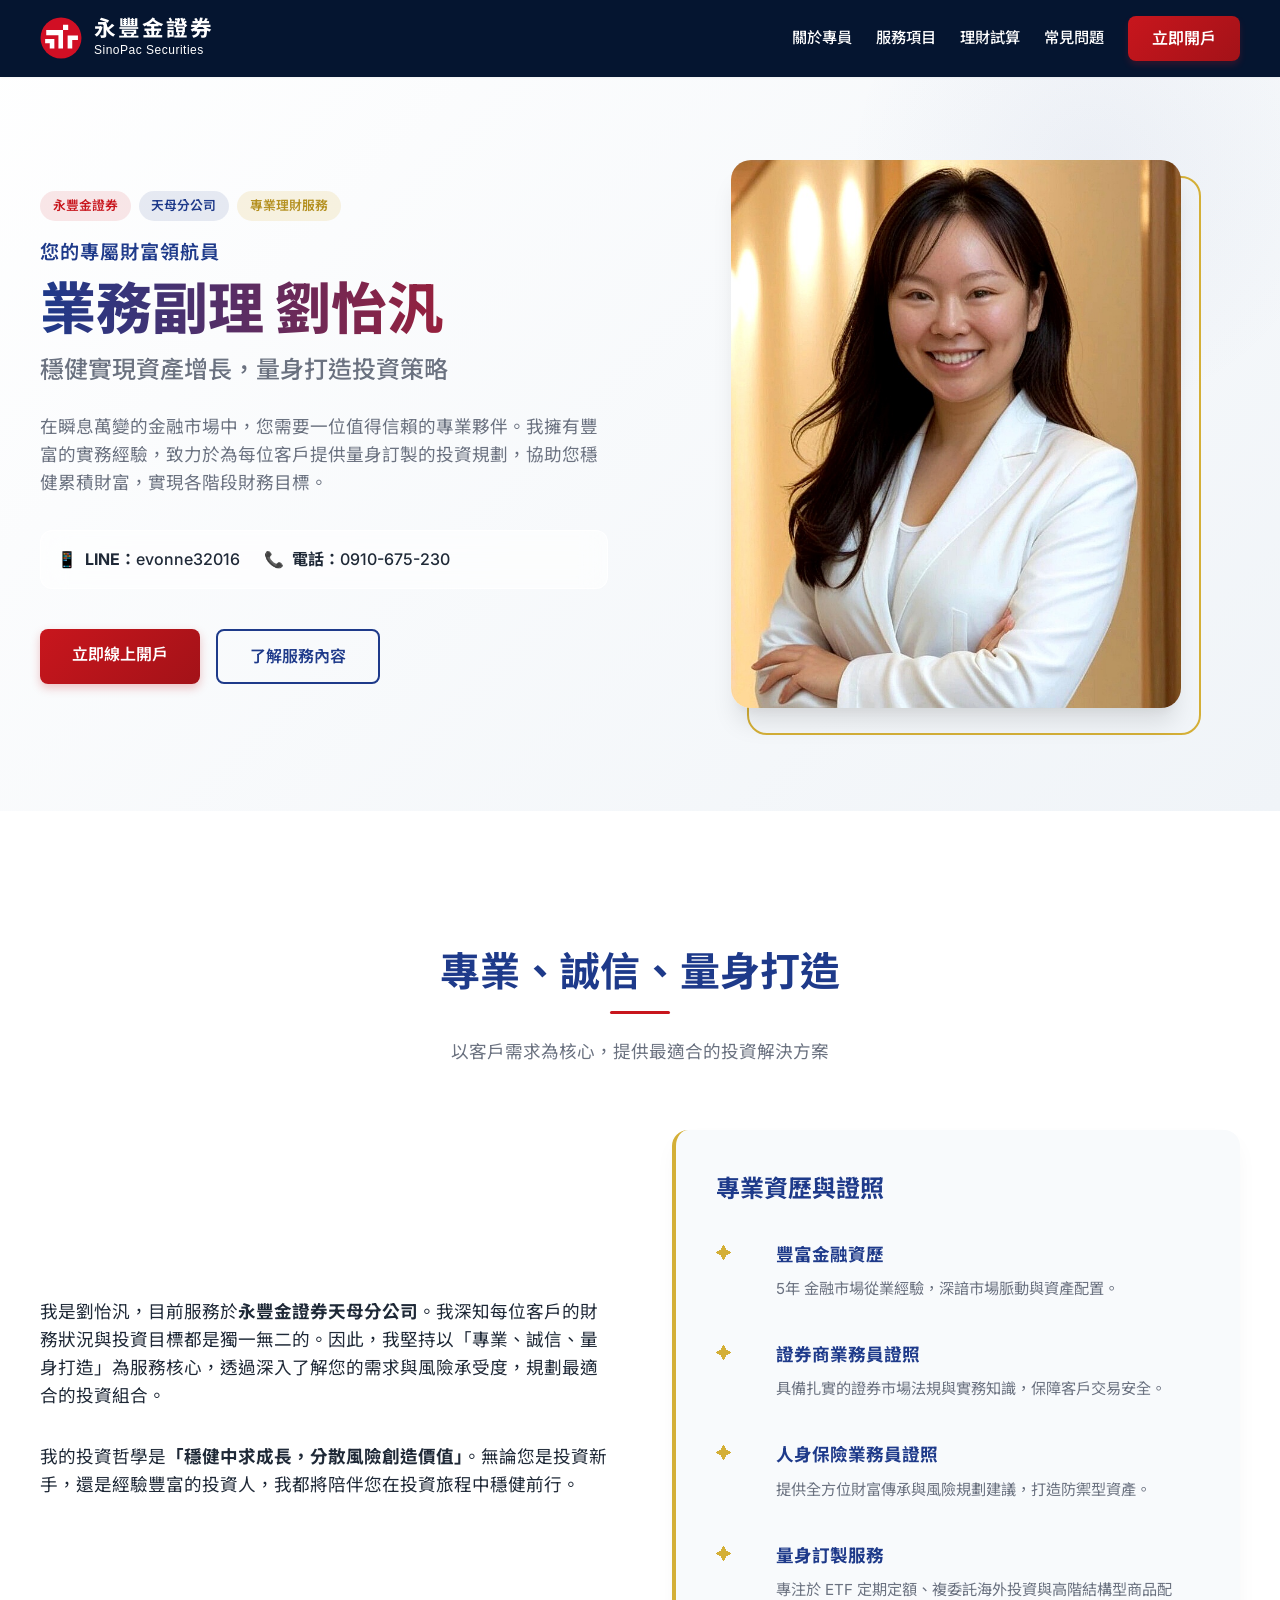
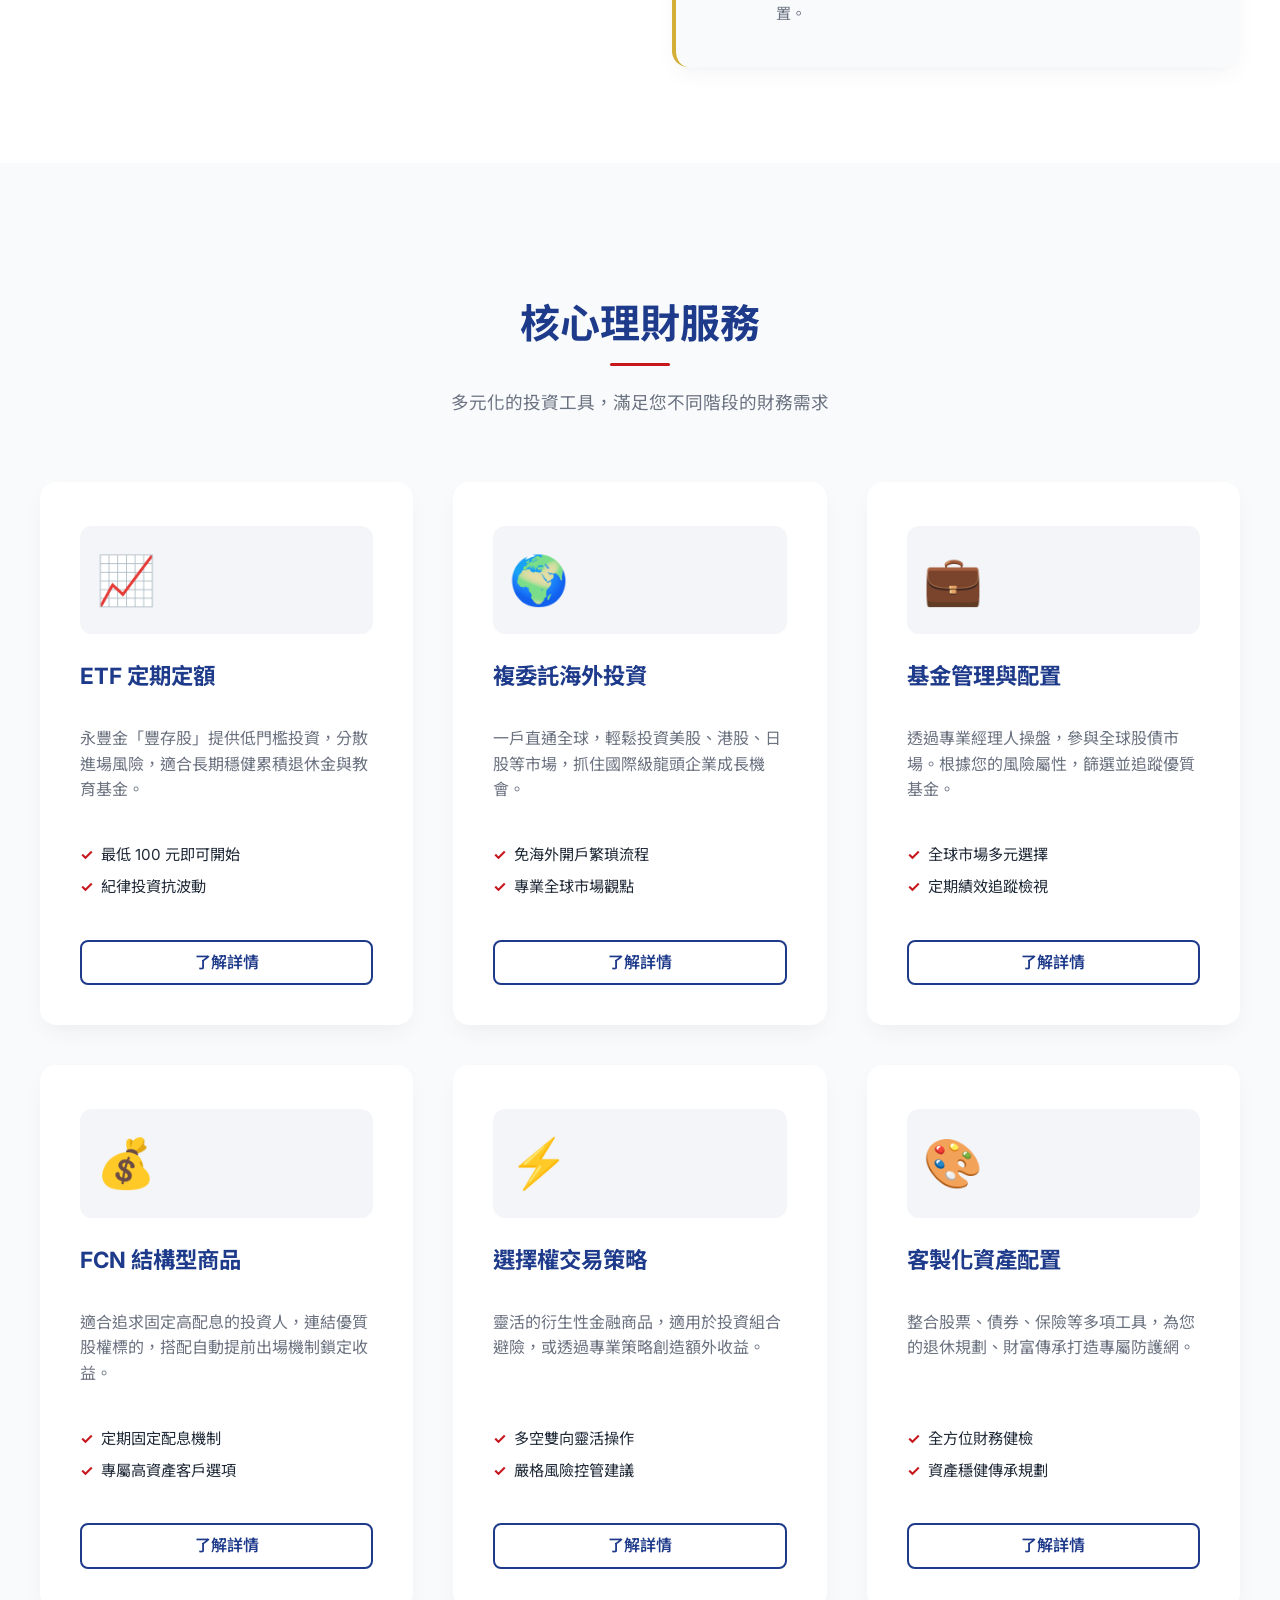
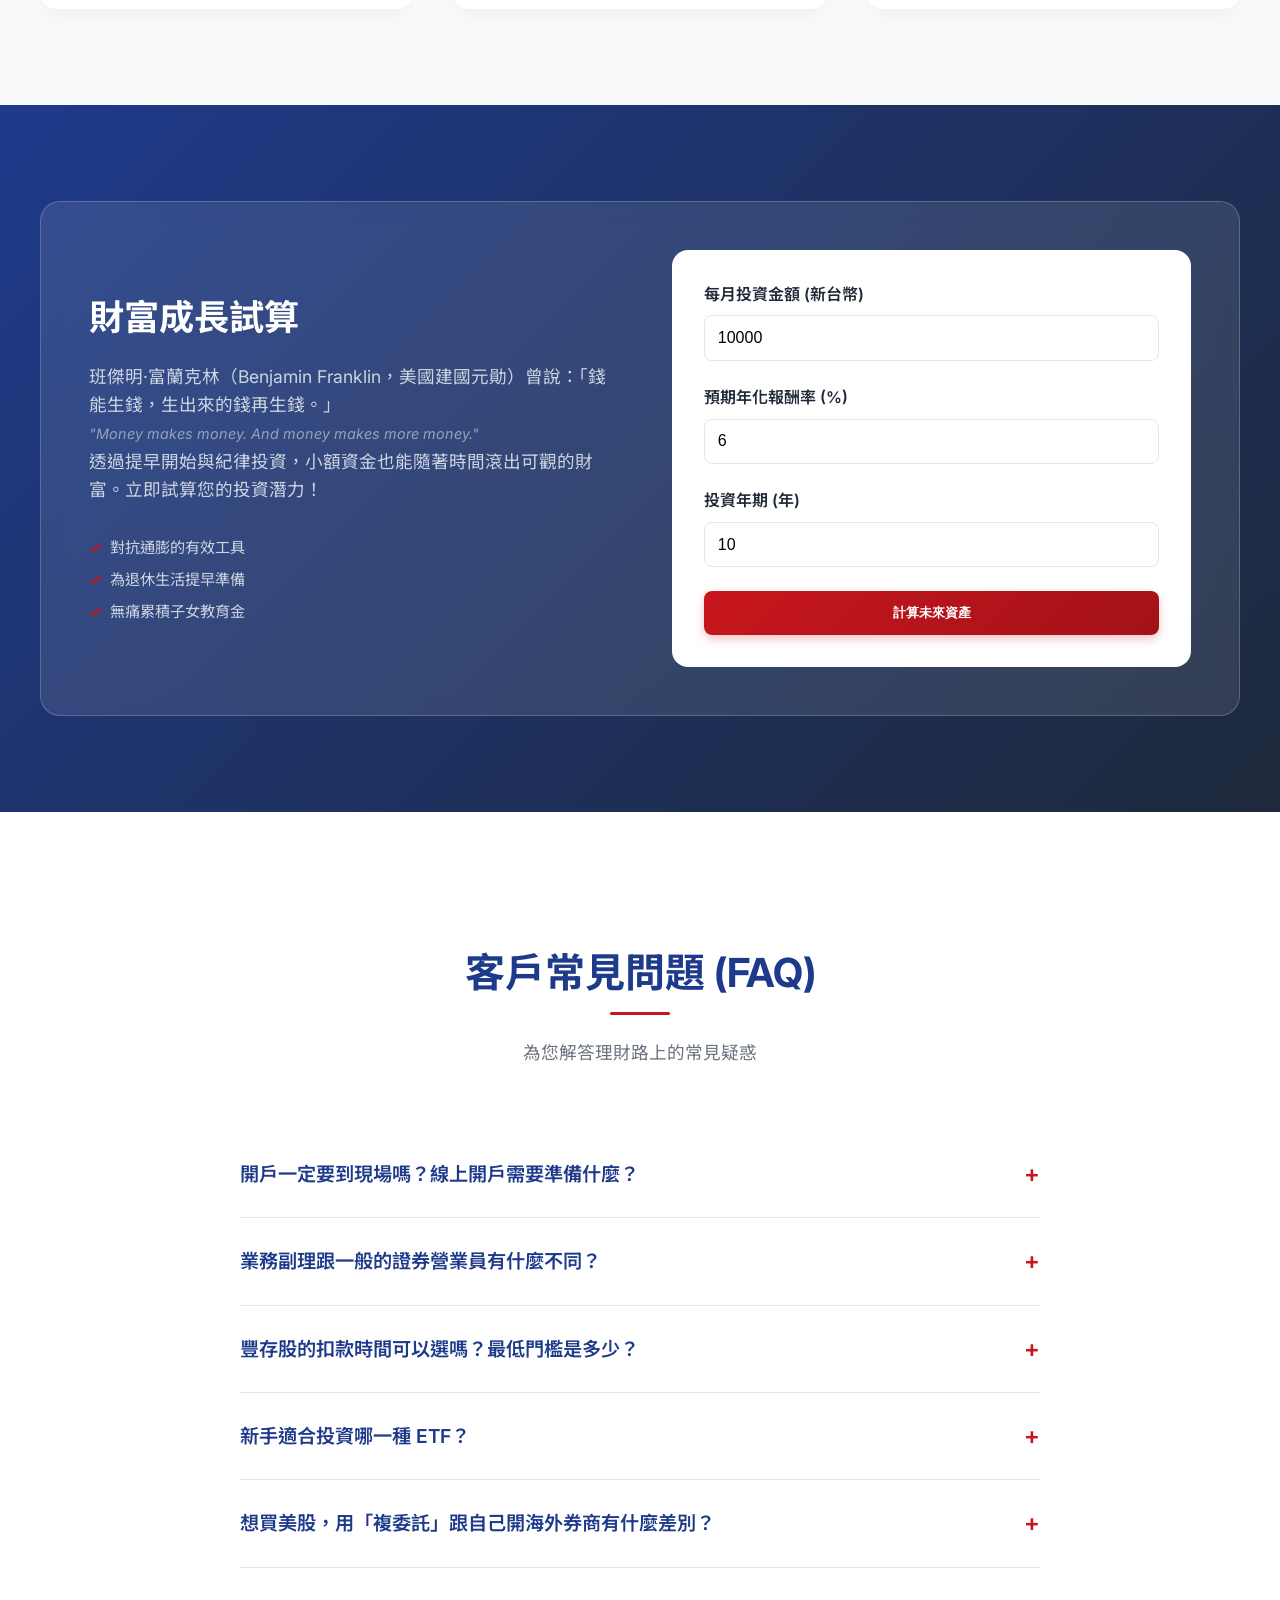
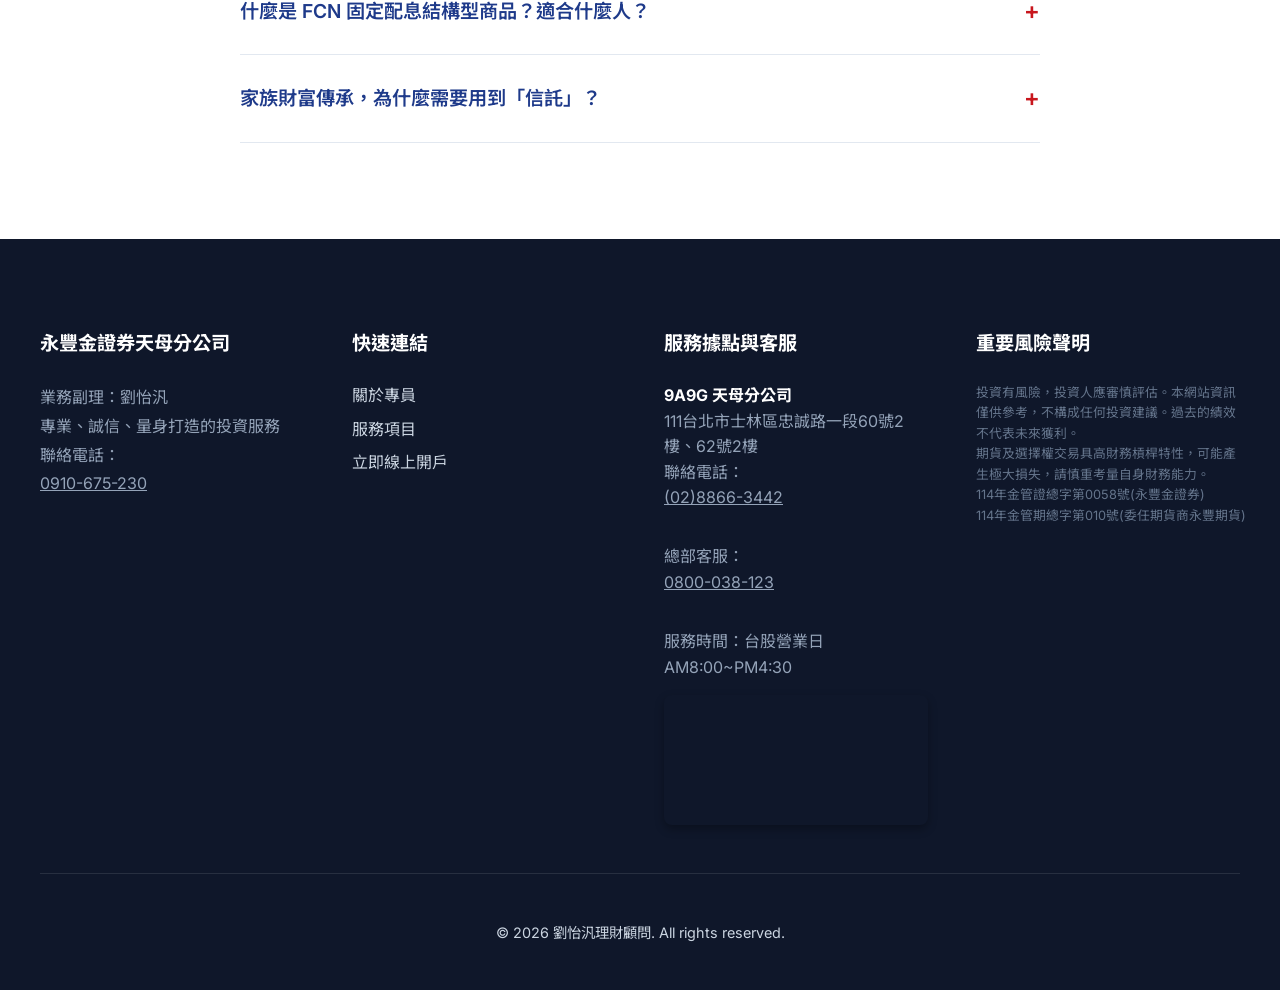
==== index.html @ a2ba2edd "Update canonical URLs to actual GitHub Pages URL" ====
<!DOCTYPE html>

<html lang="zh-TW">
<head>
<meta charset="utf-8"/>
<meta content="width=device-width, initial-scale=1.0" name="viewport"/>
<meta content="永豐金證券天母分公司專業業務副理（理財專員）劉怡汎，擁有5年金融從業資歷與多項專業證照。提供 ETF 定期定額、基金管理、選擇權交易、FCN 等客製化投資理財服務，協助您穩健累積資產。立即預約諮詢！" name="description"/>
<meta content="永豐金證券,天母分公司,業務副理,劉怡汎,ETF定期定額,基金管理,選擇權交易,FCN,線上開戶,退休金規劃,投資理財,營業員,台北理財顧問,理財專員" name="keywords"/>
<!-- Open Graph for Social Sharing -->
<meta content="劉怡汎 - 永豐金證券天母分公司 專業理財顧問" property="og:title"/>
<meta content="量身打造您的投資策略。提供台美股、基金、選擇權、FCN等全方位財富管理服務。" property="og:description"/>
<meta content="images/advisor_photo.jpg" property="og:image"/>
<meta content="https://www.sinotrade.com.tw/" property="og:url"/>
<meta property="og:type" content="website"/>
<meta property="og:locale" content="zh_TW"/>
<meta property="og:site_name" content="劉怡汎理財顧問 | 永豐金證券天母分公司"/>
<title>劉怡汎 - 永豐金證券天母分公司業務副理 | 您的專屬財富領航員</title>
<meta content="劉怡汎" name="author"/>
<meta content="index, follow" name="robots"/>
<!-- Google Fonts -->
<link href="https://fonts.googleapis.com" rel="preconnect"/>
<link crossorigin="" href="https://fonts.gstatic.com" rel="preconnect"/>
<link href="https://fonts.googleapis.com/css2?family=Inter:wght@400;500;600;800&amp;family=Noto+Sans+TC:wght@400;500;700;900&amp;display=swap" rel="stylesheet"/>
<link href="styles.css" rel="stylesheet"/>
<!-- Schema.org JSON-LD -->
<script type="application/ld+json">
    {
      "@context": "https://schema.org",
      "@graph": [
        {
          "@type": "FinancialService",
          "name": "永豐金證券 天母分公司",
          "address": {
            "@type": "PostalAddress",
            "addressLocality": "Taipei",
            "addressRegion": "Taipei City",
            "addressCountry": "TW"
          },
          "telephone": "0800-038-123",
          "url": "https://www.sinotrade.com.tw/"
        },
        {
          "@type": "Person",
          "name": "劉怡汎",
          "jobTitle": "業務副理",
                  "alternateName": "理財專員",
          "worksFor": {
            "@type": "Organization",
            "name": "永豐金證券"
          },
          "description": "擁有5年金融資歷的專業理財顧問，專精於ETF定期定額、客製化資產配置與FCN。",
          "knowsAbout": ["Financial Planning", "ETF", "Wealth Management", "Options Trading"]
        },
        {
          "@type": "FAQPage",
          "mainEntity": [
            {
              "@type": "Question",
              "name": "新手適合使用 ETF 定期定額嗎？",
              "acceptedAnswer": {
                "@type": "Answer",
                "text": "非常適合！透過定期定額投資 ETF，不僅可以用小額資金參與全球市場，還能有效分散進場的時間風險，降低市場短期波動對心情與資產的影響，是長期累積財富的最佳起步方式。"
              }
            },
            {
              "@type": "Question",
              "name": "什麼是 FCN 固定配息結構型商品？",
              "acceptedAnswer": {
                "@type": "Answer",
                "text": "FCN（Fixed Coupon Note）是一種不保本的境外結構型商品，透過連結優質股權標的，提供定期固定配息。適合追求高配息、且願意承擔標的轉換風險的投資人。"
              }
            },
            {
              "@type": "Question",
              "name": "客製化資產配置的流程是什麼？",
              "acceptedAnswer": {
                "@type": "Answer",
                "text": "我會先透過一對一諮詢，了解您的財務現況、理財目標與風險承受度，接著為您挑選適合的投資工具（如台美股、基金、債券等），量身打造專屬投資組合，並提供後續的定期檢視與調整服務。"
              }
            }
          ]
        }
      ]
    }
    </script>
<link rel="canonical" href="https://howard7199.github.io/financial-advisor/index.html"/>
</head>
<body>
<!-- Navigation -->
<nav class="navbar" id="navbar">
<div class="nav-container">

<a class="logo-link" href="index.html" style="display: flex; align-items: center; text-decoration: none; gap: 12px;">
<img alt="永豐金證券" src="images/sinopac_logo.svg" style="height: 42px;"/>
<div style="display: flex; flex-direction: column; justify-content: center; align-items: flex-start;">
<span style="font-weight: 700; font-size: 1.35rem; color: #ffffff; letter-spacing: 2px; line-height: 1.1;">永豐金證券</span>
<span style="font-size: 0.75rem; color: #ffffff; letter-spacing: 0.5px; font-weight: 500; font-family: 'Arial', sans-serif;">SinoPac Securities</span>
</div>
</a>

<div class="nav-menu" id="navMenu">
<a class="nav-link" href="#about">關於專員</a>
<a class="nav-link" href="#services">服務項目</a>
<a class="nav-link" href="#calculator">理財試算</a>
<a class="nav-link" href="#faq">常見問題</a>
<a class="nav-cta" href="online_open.html">立即開戶</a>
</div>
</div>
</nav>
<!-- Hero Section -->
<section class="hero">
<div class="container">
<div class="hero-content">
<div class="hero-text">
<div class="hero-badges">
<span class="badge badge-sinopac">永豐金證券</span>
<span class="badge badge-tianmu">天母分公司</span>
<span class="badge badge-service">專業理財服務</span>
</div>
<h1 class="hero-title">
<span class="title-highlight">您的專屬財富領航員</span>
<span class="title-main">業務副理 劉怡汎</span>
<span class="title-sub">穩健實現資產增長，量身打造投資策略</span>
</h1>
<p class="hero-description">
                        在瞬息萬變的金融市場中，您需要一位值得信賴的專業夥伴。我擁有豐富的實務經驗，致力於為每位客戶提供量身訂製的投資規劃，協助您穩健累積財富，實現各階段財務目標。
                    </p>
<div class="hero-contact glass">
<div class="contact-item">
<span class="contact-icon">📱</span>
<a href="https://line.me/ti/p/~evonne32016" target="_blank"><strong>LINE：</strong>evonne32016</a>
</div>
<div class="contact-item">
<span class="contact-icon">📞</span>
<a href="tel:0910675230"><strong>電話：</strong>0910-675-230</a>
</div>
</div>
<div class="hero-cta">
<a class="btn btn-primary" href="online_open.html">立即線上開戶</a>
<a class="btn btn-outline" href="#services">了解服務內容</a>
</div>
</div>
<div class="hero-image">
<div class="image-container">
<img alt="劉怡汎業務副理" class="portrait-image" src="images/advisor_photo.jpg"/>
</div>
</div>
</div>
</div>
</section>
<!-- About Section -->
<section class="about" id="about">
<div class="container">
<div class="section-header">
<h2 class="section-title">專業、誠信、量身打造</h2>
<p class="section-subtitle">以客戶需求為核心，提供最適合的投資解決方案</p>
</div>
<div class="about-grid">
<div class="about-intro">
<p style="font-size: 1.1rem;  margin-bottom: 2rem;">
                        我是劉怡汎，目前服務於<strong>永豐金證券天母分公司</strong>。我深知每位客戶的財務狀況與投資目標都是獨一無二的。因此，我堅持以「專業、誠信、量身打造」為服務核心，透過深入了解您的需求與風險承受度，規劃最適合的投資組合。
                    </p>
<p style="font-size: 1.1rem; ">
                        我的投資哲學是<strong>「穩健中求成長，分散風險創造價值」</strong>。無論您是投資新手，還是經驗豐富的投資人，我都將陪伴您在投資旅程中穩健前行。
                    </p>
</div>
<div class="timeline-box">
<h3 style="color: var(--primary-blue); font-size: 1.5rem; margin-top: 0; margin-bottom: 2rem;">專業資歷與證照</h3>
<div class="timeline-item">
<h4>豐富金融資歷</h4>
<p>5年 金融市場從業經驗，深諳市場脈動與資產配置。</p>
</div>
<div class="timeline-item">
<h4>證券商業務員證照</h4>
<p>具備扎實的證券市場法規與實務知識，保障客戶交易安全。</p>
</div>
<div class="timeline-item">
<h4>人身保險業務員證照</h4>
<p>提供全方位財富傳承與風險規劃建議，打造防禦型資產。</p>
</div>
<div class="timeline-item">
<h4>量身訂製服務</h4>
<p>專注於 ETF 定期定額、複委託海外投資與高階結構型商品配置。</p>
</div>
</div>
</div>
</div>
</section>
<!-- Services Section -->
<section class="services" id="services">
<div class="container">
<div class="section-header">
<h2 class="section-title">核心理財服務</h2>
<p class="section-subtitle">多元化的投資工具，滿足您不同階段的財務需求</p>
</div>
<div class="services-grid">
<!-- Service 1 -->
<div class="service-card">
<div class="service-icon">📈</div>
<h3 class="service-title">ETF 定期定額</h3>
<p class="service-description">永豐金「豐存股」提供低門檻投資，分散進場風險，適合長期穩健累積退休金與教育基金。</p>
<ul class="service-features">
<li>最低 100 元即可開始</li>
<li>紀律投資抗波動</li>
</ul>
<a class="btn btn-outline" href="etf_regular_investment.html" style="margin-top: auto; padding: 0.5rem 1rem;">了解詳情</a>
</div>
<!-- Service 2 -->
<div class="service-card">
<div class="service-icon">🌍</div>
<h3 class="service-title">複委託海外投資</h3>
<p class="service-description">一戶直通全球，輕鬆投資美股、港股、日股等市場，抓住國際級龍頭企業成長機會。</p>
<ul class="service-features">
<li>免海外開戶繁瑣流程</li>
<li>專業全球市場觀點</li>
</ul>
<a class="btn btn-outline" href="sub_brokerage.html" style="margin-top: auto; padding: 0.5rem 1rem;">了解詳情</a>
</div>
<!-- Service 3 -->
<div class="service-card">
<div class="service-icon">💼</div>
<h3 class="service-title">基金管理與配置</h3>
<p class="service-description">透過專業經理人操盤，參與全球股債市場。根據您的風險屬性，篩選並追蹤優質基金。</p>
<ul class="service-features">
<li>全球市場多元選擇</li>
<li>定期績效追蹤檢視</li>
</ul>
<a class="btn btn-outline" href="fund_management.html" style="margin-top: auto; padding: 0.5rem 1rem;">了解詳情</a>
</div>
<!-- Service 4 -->
<div class="service-card">
<div class="service-icon">💰</div>
<h3 class="service-title">FCN 結構型商品</h3>
<p class="service-description">適合追求固定高配息的投資人，連結優質股權標的，搭配自動提前出場機制鎖定收益。</p>
<ul class="service-features">
<li>定期固定配息機制</li>
<li>專屬高資產客戶選項</li>
</ul>
<a class="btn btn-outline" href="fcn.html" style="margin-top: auto; padding: 0.5rem 1rem;">了解詳情</a>
</div>
<!-- Service 5 -->
<div class="service-card">
<div class="service-icon">⚡</div>
<h3 class="service-title">選擇權交易策略</h3>
<p class="service-description">靈活的衍生性金融商品，適用於投資組合避險，或透過專業策略創造額外收益。</p>
<ul class="service-features">
<li>多空雙向靈活操作</li>
<li>嚴格風險控管建議</li>
</ul>
<a class="btn btn-outline" href="options.html" style="margin-top: auto; padding: 0.5rem 1rem;">了解詳情</a>
</div>
<!-- Service 6 -->
<div class="service-card">
<div class="service-icon">🎨</div>
<h3 class="service-title">客製化資產配置</h3>
<p class="service-description">整合股票、債券、保險等多項工具，為您的退休規劃、財富傳承打造專屬防護網。</p>
<ul class="service-features">
<li>全方位財務健檢</li>
<li>資產穩健傳承規劃</li>
</ul>
<a class="btn btn-outline" href="custom_asset_allocation.html" style="margin-top: auto; padding: 0.5rem 1rem;">了解詳情</a>
</div>
</div>
</div>
</section>
<!-- Interactive Calculator -->
<section class="calculator-section" id="calculator">
<div class="container">
<div class="calculator-wrapper">
<div class="calc-info">
<h2>財富成長試算</h2>
<p>班傑明·富蘭克林（Benjamin Franklin，美國建國元勛）曾說：「錢能生錢，生出來的錢再生錢。」<br/><em style="color: #94a3b8; font-size: 0.9rem;">"Money makes money. And money makes more money."</em><br/>透過提早開始與紀律投資，小額資金也能隨著時間滾出可觀的財富。立即試算您的投資潛力！</p>
<ul class="service-features" style="margin-top: 2rem;">
<li style="color: #cbd5e1;">對抗通膨的有效工具</li>
<li style="color: #cbd5e1;">為退休生活提早準備</li>
<li style="color: #cbd5e1;">無痛累積子女教育金</li>
</ul>
</div>
<div class="calc-form shadow-soft">
<div class="form-group">
<label>每月投資金額 (新台幣)</label>
<input id="monthly-invest" step="1000" type="number" value="10000"/>
</div>
<div class="form-group">
<label>預期年化報酬率 (%)</label>
<input id="annual-return" step="0.5" type="number" value="6"/>
</div>
<div class="form-group">
<label>投資年期 (年)</label>
<input id="invest-years" step="1" type="number" value="10"/>
</div>
<button class="btn btn-primary" onclick="calculateCompound()" style="width: 100%; border-radius: 8px;">計算未來資產</button>
<div id="calc-result" style="display: none;"></div>
</div>
</div>
</div>
</section>
<!-- FAQ Section -->
<section class="faq-section" id="faq">
<div class="container">
<div class="section-header">
<h2 class="section-title">客戶常見問題 (FAQ)</h2>
<p class="section-subtitle">為您解答理財路上的常見疑惑</p>
</div>
<div class="faq-container">
<div class="faq-item">
<div class="faq-question" onclick="toggleFaq(this)">
                        開戶一定要到現場嗎？線上開戶需要準備什麼？
                        <span class="faq-toggle">+</span>
</div>
<div class="faq-answer">
<p>現在非常方便，只要透過手機下載「大戶投 APP」就能 24 小時線上開戶。備妥<strong>身分證正本</strong>與<strong>第二證件</strong>（健保卡或駕照），最快當天就能開始下單！若您需要一對一的專人服務與理財規劃，也歡迎預約來天母分公司找我辦理。</p>
</div>
</div>
<div class="faq-item">
<div class="faq-question" onclick="toggleFaq(this)">
                        業務副理跟一般的證券營業員有什麼不同？
                        <span class="faq-toggle">+</span>
</div>
<div class="faq-answer">
<p>一般營業員主要處理股票下單與帳務；而我的角色更著重於您的「全方位資產配置」。我不只看單一股票，而是結合您的退休目標、稅務與傳承需求，為您搭配 ETF、美股、FCN 與信託等綜合解決方案，讓您的財富穩健增長。</p>
</div>
</div>
<div class="faq-item">
<div class="faq-question" onclick="toggleFaq(this)">
                        豐存股的扣款時間可以選嗎？最低門檻是多少？
                        <span class="faq-toggle">+</span>
</div>
<div class="faq-answer">
<p>可以的！豐存股每月有多達 <strong>9 個扣款日</strong>可以彈性選擇。台股最低每月只要 <strong>100 元</strong>就能開始定期定額，美股最低 <strong>10 美元</strong>起，非常適合想要無痛存股的小資族與忙碌上班族。</p>
</div>
</div>
<div class="faq-item">
<div class="faq-question" onclick="toggleFaq(this)">
                        新手適合投資哪一種 ETF？
                        <span class="faq-toggle">+</span>
</div>
<div class="faq-answer">
<p>新手建議從「大盤市值型」（如 0050、006208）或「高股息型」（如 0056、00878）開始。市值型能跟隨大盤長期成長，高股息型則能提供穩定的現金流。這兩類都是很好的入門選擇，且能有效分散風險，用小額資金就能參與全球市場，是長期累積財富的最佳起步方式。</p>
</div>
</div>
<div class="faq-item">
<div class="faq-question" onclick="toggleFaq(this)">
                        想買美股，用「複委託」跟自己開海外券商有什麼差別？
                        <span class="faq-toggle">+</span>
</div>
<div class="faq-answer">
<p>複委託最大的優勢在於<strong>「資金安全與報稅方便」</strong>。資金留在台灣受金管會保障、全中文介面，省下跨國匯款的高昂手續費。更重要的是，我們會協助提供稅務報表，讓您報稅時不再頭痛。適合重視安全、便利性，且不想自己處理海外帳戶繁瑣手續的投資人。</p>
</div>
</div>
<div class="faq-item">
<div class="faq-question" onclick="toggleFaq(this)">
                        什麼是 FCN 固定配息結構型商品？適合什麼人？
                        <span class="faq-toggle">+</span>
</div>
<div class="faq-answer">
<p>FCN（Fixed Coupon Note）是一種連結特定優質股權標的的境外結構型商品，能提供定期的固定配息。它適合手上有一筆閒置資金，期望獲得比定存更高收益，且能承受一定市場波動的高資產客戶。在市場盤整時，FCN 能為您創造穩定的現金流。由於屬於「不保本」商品，建議與業務副理充分討論後再做決定。</p>
</div>
</div>
<div class="faq-item">
<div class="faq-question" onclick="toggleFaq(this)">
                        家族財富傳承，為什麼需要用到「信託」？
                        <span class="faq-toggle">+</span>
</div>
<div class="faq-answer">
<p>信託具有「專款專用」、「資產隔離保護」的特性，能確保您的財富按照您的意志分配，避免子女揮霍或因意外導致資產流失。同時也是高資產客戶進行稅務規劃與世代傳承的必備工具。我會依您的家庭狀況，為您量身規劃最適合的信託方案。</p>
</div>
</div>
</div>
</div>
</section>
<!-- Footer -->
<footer class="footer">
<div class="container">
<div class="footer-content">
<div class="footer-section">
<h4>永豐金證券天母分公司</h4>
<p style="color: #94a3b8; line-height: 1.8;">
                        業務副理：劉怡汎<br/>
                        專業、誠信、量身打造的投資服務<br/>
                        聯絡電話：<a href="tel:0910-675-230" style="color: #94a3b8; text-decoration: underline;">0910-675-230</a>
                    </p>
</div>
<div class="footer-section">
<h4>快速連結</h4>
<a href="#about">關於專員</a>
<a href="#services">服務項目</a>
<a href="online_open.html">立即線上開戶</a>
</div>
<div class="footer-section">
<h4>服務據點與客服</h4>
<p style="color: #94a3b8; line-height: 1.6; margin-bottom: 15px;">
<strong style="color: #fff;">9A9G 天母分公司</strong><br/>
                        111台北市士林區忠誠路一段60號2樓、62號2樓<br/>
                        聯絡電話：<a href="tel:02-8866-3442" style="color: #94a3b8; text-decoration: underline;">(02)8866-3442</a><br/>
                        總部客服：<a href="tel:0800-038-123" style="color: #94a3b8; text-decoration: underline;">0800-038-123</a><br/>
                        服務時間：台股營業日 AM8:00~PM4:30
                    </p>
<div style="border-radius: 8px; overflow: hidden; height: 130px; box-shadow: 0 4px 10px rgba(0,0,0,0.3);">
<iframe frameborder="0" height="100%" marginheight="0" marginwidth="0" scrolling="no" src="https://maps.google.com/maps?q=111台北市士林區忠誠路一段60號2樓&amp;t=&amp;z=15&amp;ie=UTF8&amp;iwloc=&amp;output=embed" width="100%"></iframe>
</div>
</div>
<div class="footer-section" style="flex: 3;">
<h4>重要風險聲明</h4>
<p style="font-size: 0.8rem; color: #64748b; line-height: 1.6;">
                        投資有風險，投資人應審慎評估。本網站資訊僅供參考，不構成任何投資建議。過去的績效不代表未來獲利。<br/>
                        期貨及選擇權交易具高財務槓桿特性，可能產生極大損失，請慎重考量自身財務能力。<br/>
<span style="white-space: nowrap;">114年金管證總字第0058號(永豐金證券)</span><br/>
<span style="white-space: nowrap;">114年金管期總字第010號(委任期貨商永豐期貨)</span>
</p>
</div>
</div>
<div class="footer-bottom">
<p>© 2026 劉怡汎理財顧問. All rights reserved.</p>
</div>
</div>
</footer>
<script>
        // Navbar Scroll Effect
        window.addEventListener('scroll', function() {
            const navbar = document.getElementById('navbar');
            if (window.scrollY > 50) {
                navbar.style.boxShadow = '0 4px 15px rgba(0,0,0,0.1)';
            } else {
                navbar.style.boxShadow = '0 1px 3px rgba(0,0,0,0.05)';
            }
        });

        // FAQ Toggle
        function toggleFaq(element) {
            const item = element.parentElement;
            item.classList.toggle('active');
            const toggle = element.querySelector('.faq-toggle');
            if (item.classList.contains('active')) {
                toggle.style.transform = 'rotate(45deg)';
            } else {
                toggle.style.transform = 'rotate(0)';
            }
        }

        // Compound Interest Calculator
        function calculateCompound() {
            const P = 0; // Initial principal (assuming 0 for simplicity here)
            const PMT = parseFloat(document.getElementById('monthly-invest').value) || 0;
            const r = (parseFloat(document.getElementById('annual-return').value) || 0) / 100 / 12;
            const t = parseFloat(document.getElementById('invest-years').value) || 0;
            const n = t * 12;
            
            let FV = 0;
            if (r === 0) {
                FV = PMT * n;
            } else {
                FV = PMT * ((Math.pow(1 + r, n) - 1) / r);
            }
            
            const resultDiv = document.getElementById('calc-result');
            resultDiv.style.display = 'block';
            resultDiv.innerHTML = `預估期末總資產：<span style="font-size: 1.5rem;">NT$ ${Math.round(FV).toLocaleString()}</span>`;
            
            // simple animation
            resultDiv.style.opacity = '0';
            setTimeout(() => {
                resultDiv.style.transition = 'opacity 0.5s ease';
                resultDiv.style.opacity = '1';
            }, 50);
        }
    </script>
</body>
</html>
---- styles.css ----
/* --- Global & Typography --- */
:root {
    --primary-red: #C8161D;
    --primary-red-hover: #A31218;
    --primary-blue: #1E3A8A; /* Deep Blue for contrast/trust */
    --accent-gold: #D4AF37;  /* Gold for premium feel */
    --bg-light: #F8FAFC;
    --bg-white: #FFFFFF;
    --text-main: #1F2937;
    --text-muted: #6B7280;
    --glass-bg: rgba(255, 255, 255, 0.85);
    --glass-border: rgba(255, 255, 255, 0.3);
    --shadow-soft: 0 10px 25px -5px rgba(0, 0, 0, 0.05), 0 8px 10px -6px rgba(0, 0, 0, 0.01);
    --shadow-hover: 0 20px 25px -5px rgba(0, 0, 0, 0.1), 0 10px 10px -5px rgba(0, 0, 0, 0.04);
}

html {
    scroll-behavior: smooth;
}

body {
    font-family: 'Inter', 'Noto Sans TC', sans-serif;
    margin: 0;
    padding: 0;
    background-color: var(--bg-light);
    color: var(--text-main);
    line-height: 1.6;
}

.container {
    max-width: 1200px;
    margin: 0 auto;
    padding: 0 20px;
}

/* Glassmorphism Utilities */
.glass {
    background: var(--glass-bg);
    backdrop-filter: blur(12px);
    -webkit-backdrop-filter: blur(12px);
    border: 1px solid var(--glass-border);
}

/* --- Navigation --- */
.navbar {
    position: fixed;
    width: 100%;
    top: 0;
    z-index: 1000;
    transition: all 0.3s ease;
    background: rgba(0, 17, 44, 0.98);
    backdrop-filter: blur(10px);
    box-shadow: 0 1px 3px rgba(0,0,0,0.05);
}

.nav-container {
    display: flex;
    justify-content: space-between;
    align-items: center;
    padding: 1rem 2rem;
    max-width: 1200px;
    margin: 0 auto;
}

.logo-img-small {
    height: 45px;
    width: auto;
}

.nav-menu {
    display: flex;
    align-items: center;
    gap: 1.5rem;
}

.nav-link {
    color: #ffffff;
    text-decoration: none;
    font-weight: 500;
    font-size: 0.95rem;
    transition: color 0.3s ease;
    position: relative;
}

.nav-link::after {
    content: '';
    position: absolute;
    width: 0;
    height: 2px;
    bottom: -4px;
    left: 0;
    background-color: var(--primary-red);
    transition: width 0.3s ease;
}

.nav-link:hover {
    color: #f1f5f9;
}

.nav-link:hover::after {
    width: 100%;
}

.nav-cta {
    background: linear-gradient(135deg, var(--primary-red) 0%, var(--primary-red-hover) 100%);
    color: #fff;
    padding: 0.6rem 1.5rem;
    border-radius: 8px;
    text-decoration: none;
    font-weight: 600;
    box-shadow: 0 4px 6px rgba(200, 22, 29, 0.2);
    transition: transform 0.3s ease, box-shadow 0.3s ease;
}

.nav-cta:hover {
    transform: translateY(-2px);
    box-shadow: 0 6px 12px rgba(200, 22, 29, 0.3);
    color: #fff;
}

/* --- Hero Section --- */
.hero {
    position: relative;
    padding: 10rem 0 6rem;
    background: linear-gradient(135deg, #ffffff 0%, #f0f4f8 100%);
    overflow: hidden;
}

.hero::before {
    content: '';
    position: absolute;
    top: -10%;
    right: -5%;
    width: 500px;
    height: 500px;
    background: radial-gradient(circle, rgba(30, 58, 138, 0.05) 0%, transparent 70%);
    border-radius: 50%;
    z-index: 0;
}

.hero-content {
    position: relative;
    z-index: 1;
    display: flex;
    align-items: center;
    justify-content: space-between;
    gap: 4rem;
}

.hero-text {
    flex: 1;
    max-width: 600px;
    animation: fadeUp 0.8s ease-out;
}

.hero-badges {
    margin-bottom: 1rem;
    display: flex;
    gap: 0.5rem;
}

.badge {
    padding: 0.3rem 0.8rem;
    border-radius: 20px;
    font-size: 0.8rem;
    font-weight: 600;
}

.badge-sinopac { background-color: rgba(200, 22, 29, 0.1); color: var(--primary-red); }
.badge-tianmu { background-color: rgba(30, 58, 138, 0.1); color: var(--primary-blue); }
.badge-service { background-color: rgba(212, 175, 55, 0.15); color: #B49020; }

.hero-title {
    margin: 0 0 1.5rem 0;
}

.title-highlight {
    display: block;
    font-size: 1.2rem;
    color: var(--primary-blue);
    font-weight: 600;
    margin-bottom: 0.5rem;
    letter-spacing: 1px;
}

.title-main {
    display: block;
    font-size: 3.5rem;
    font-weight: 800;
    color: var(--text-main);
    line-height: 1.2;
    background: linear-gradient(to right, var(--primary-blue), var(--primary-red));
    -webkit-background-clip: text;
    -webkit-text-fill-color: transparent;
}

.title-sub {
    display: block;
    font-size: 1.5rem;
    color: var(--text-muted);
    margin-top: 0.5rem;
    font-weight: 500;
}

.hero-description {
    font-size: 1.1rem;
    color: var(--text-muted);
    margin-bottom: 2rem;
}

.hero-contact {
    display: flex;
    flex-wrap: wrap;
    gap: 1.5rem;
    margin-bottom: 2.5rem;
    background: rgba(255,255,255,0.6);
    padding: 1rem;
    border-radius: 12px;
    border: 1px solid rgba(255,255,255,0.8);
}

.contact-item {
    display: flex;
    align-items: center;
    gap: 0.5rem;
}

.contact-item a {
    color: var(--text-main);
    text-decoration: none;
    font-weight: 500;
    transition: color 0.3s ease;
}

.contact-item a:hover {
    color: var(--primary-red);
}

.hero-cta {
    display: flex;
    gap: 1rem;
}

.btn {
    padding: 0.8rem 2rem;
    border-radius: 8px;
    font-weight: 600;
    text-decoration: none;
    text-align: center;
    transition: all 0.3s ease;
    cursor: pointer;
    display: inline-block;
}

.btn-primary {
    background: linear-gradient(135deg, var(--primary-red), var(--primary-red-hover));
    color: #fff;
    box-shadow: 0 4px 10px rgba(200, 22, 29, 0.25);
    border: none;
}

.btn-primary:hover {
    transform: translateY(-3px);
    box-shadow: 0 6px 15px rgba(200, 22, 29, 0.35);
}

.btn-outline {
    background: transparent;
    color: var(--primary-blue);
    border: 2px solid var(--primary-blue);
}

.btn-outline:hover {
    background: var(--primary-blue);
    color: #fff;
}

.hero-image {
    flex: 1;
    display: flex;
    justify-content: center;
    position: relative;
    animation: fadeIn 1s ease-out 0.3s both;
}

.image-container {
    position: relative;
    width: 100%;
    max-width: 450px;
}

.image-container::after {
    content: '';
    position: absolute;
    bottom: -20px;
    right: -20px;
    width: 100%;
    height: 100%;
    border: 2px solid var(--accent-gold);
    border-radius: 20px;
    z-index: -1;
}

.portrait-image {
    width: 100%;
    border-radius: 20px;
    box-shadow: var(--shadow-hover);
    object-fit: cover;
}

/* --- About Section --- */
.about {
    padding: 6rem 0;
    background-color: var(--bg-white);
}

.section-header {
    text-align: center;
    margin-bottom: 4rem;
}

.section-title {
    font-size: 2.5rem;
    color: var(--primary-blue);
    margin-bottom: 1rem;
    position: relative;
    display: inline-block;
}

.section-title::after {
    content: '';
    position: absolute;
    bottom: -10px;
    left: 50%;
    transform: translateX(-50%);
    width: 60px;
    height: 3px;
    background-color: var(--primary-red);
    border-radius: 2px;
}

.section-subtitle {
    font-size: 1.1rem;
    color: var(--text-muted);
}

.about-grid {
    display: grid;
    grid-template-columns: 1fr 1fr;
    gap: 4rem;
    align-items: center;
}

.timeline-box {
    background: var(--bg-light);
    border-radius: 16px;
    padding: 2.5rem;
    box-shadow: var(--shadow-soft);
    border-left: 4px solid var(--accent-gold);
}

.timeline-item {
    margin-bottom: 1.5rem;
    position: relative;
    padding-left: 2rem;
}

.timeline-item::before {
    content: '✦';
    position: absolute;
    left: 0;
    top: 0;
    color: var(--accent-gold);
}

.timeline-item h4 {
    margin: 0 0 0.5rem 0;
    color: var(--primary-blue);
    font-size: 1.1rem;
}

.timeline-item p {
    margin: 0;
    color: var(--text-muted);
    font-size: 0.95rem;
}

/* --- Services Section --- */
.services {
    padding: 6rem 0;
    background-color: var(--bg-light);
}

.services-grid {
    display: grid;
    grid-template-columns: repeat(auto-fit, minmax(320px, 1fr));
    gap: 2.5rem;
}

.service-card {
    background: var(--bg-white);
    padding: 2.5rem;
    border-radius: 16px;
    box-shadow: var(--shadow-soft);
    transition: all 0.4s ease;
    border-top: 4px solid transparent;
    display: flex;
    flex-direction: column;
}

.service-card:hover {
    transform: translateY(-10px);
    box-shadow: var(--shadow-hover);
    border-top-color: var(--primary-red);
}

.service-icon {
    font-size: 3rem;
    margin-bottom: 1.5rem;
    display: inline-block;
    padding: 1rem;
    background: rgba(30, 58, 138, 0.05);
    border-radius: 12px;
}

.service-title {
    font-size: 1.4rem;
    color: var(--primary-blue);
    margin-top: 0;
    margin-bottom: 1rem;
}

.service-description {
    color: var(--text-muted);
    margin-bottom: 1.5rem;
    flex-grow: 1;
}

.service-features {
    list-style: none;
    padding: 0;
    margin-bottom: 2rem;
}

.service-features li {
    margin-bottom: 0.5rem;
    color: var(--text-main);
    font-size: 0.95rem;
    display: flex;
    align-items: center;
    gap: 0.5rem;
}

.service-features li::before {
    content: '✓';
    color: var(--primary-red);
    font-weight: bold;
}

/* --- Calculator Section --- */
.calculator-section {
    padding: 6rem 0;
    background: linear-gradient(135deg, var(--primary-blue), #1e293b);
    color: #fff;
}

.calculator-wrapper {
    background: rgba(255, 255, 255, 0.1);
    backdrop-filter: blur(10px);
    border-radius: 20px;
    padding: 3rem;
    border: 1px solid rgba(255, 255, 255, 0.2);
    display: grid;
    grid-template-columns: 1fr 1fr;
    gap: 4rem;
    align-items: center;
}

.calc-info h2 {
    font-size: 2.2rem;
    margin-bottom: 1rem;
}

.calc-info p {
    color: #cbd5e1;
    font-size: 1.1rem;
    margin-bottom: 2rem;
}

.calc-form {
    background: #fff;
    padding: 2rem;
    border-radius: 16px;
    color: var(--text-main);
}

.form-group {
    margin-bottom: 1.5rem;
}

.form-group label {
    display: block;
    font-weight: 600;
    margin-bottom: 0.5rem;
}

.form-group input {
    width: 100%;
    padding: 0.8rem;
    border: 1px solid #e2e8f0;
    border-radius: 8px;
    font-size: 1rem;
    box-sizing: border-box;
}

#calc-result {
    margin-top: 1.5rem;
    padding: 1.5rem;
    background: rgba(30, 58, 138, 0.05);
    border-radius: 8px;
    text-align: center;
    font-size: 1.2rem;
    font-weight: bold;
    color: var(--primary-red);
}

/* --- FAQ Section --- */
.faq-section {
    padding: 6rem 0;
    background-color: var(--bg-white);
}

.faq-container {
    max-width: 800px;
    margin: 0 auto;
}

.faq-item {
    border-bottom: 1px solid #e2e8f0;
    padding: 1.5rem 0;
}

.faq-question {
    font-size: 1.2rem;
    font-weight: 600;
    color: var(--primary-blue);
    cursor: pointer;
    display: flex;
    justify-content: space-between;
    align-items: center;
}

.faq-answer {
    max-height: 0;
    overflow: hidden;
    transition: max-height 0.3s ease;
    color: var(--text-muted);
    margin-top: 0;
}

.faq-item.active .faq-answer {
    max-height: 200px;
    margin-top: 1rem;
}

.faq-item.active .faq-toggle {
    transform: rotate(45deg);
}

.faq-toggle {
    transition: transform 0.3s ease;
    font-size: 1.5rem;
    color: var(--primary-red);
}

/* --- Footer --- */
.footer {
    background-color: #0f172a;
    color: #cbd5e1;
    padding: 4rem 0 2rem;
}

.footer-content {
    display: grid;
    grid-template-columns: repeat(auto-fit, minmax(250px, 1fr));
    gap: 3rem;
    margin-bottom: 3rem;
}

.footer-section h4 {
    color: #fff;
    font-size: 1.2rem;
    margin-bottom: 1.5rem;
}

.footer-section a {
    color: #cbd5e1;
    text-decoration: none;
    transition: color 0.3s ease;
    display: block;
    margin-bottom: 0.5rem;
}

.footer-section a:hover {
    color: var(--accent-gold);
}

.footer-bottom {
    text-align: center;
    border-top: 1px solid rgba(255,255,255,0.1);
    padding-top: 2rem;
    font-size: 0.9rem;
}

/* --- Animations --- */
@keyframes fadeUp {
    from { opacity: 0; transform: translateY(20px); }
    to { opacity: 1; transform: translateY(0); }
}

@keyframes fadeIn {
    from { opacity: 0; }
    to { opacity: 1; }
}

/* --- Responsive --- */
@media (max-width: 992px) {
    .nav-menu {
        display: none;
    }
    .hero-content, .about-grid, .calculator-wrapper {
        flex-direction: column;
        grid-template-columns: 1fr;
    }
    .title-main { font-size: 2.8rem; }
    .hero { padding: 8rem 0 4rem; }
}


/* --- Premium Sub-page Styles --- */
.product-page-hero {
    padding: 6rem 0 6rem;
    background: linear-gradient(135deg, var(--primary-blue) 0%, #0f172a 100%);
    color: #fff;
    text-align: center;
    position: relative;
    overflow: hidden;
    margin-top: -100px; /* offset the body padding */
}

.product-page-hero::before {
    content: '';
    position: absolute;
    top: -50%;
    left: -10%;
    width: 400px;
    height: 400px;
    background: radial-gradient(circle, rgba(200, 22, 29, 0.2) 0%, transparent 70%);
    border-radius: 50%;
}

.product-page-hero-title {
    font-size: 3rem;
    font-weight: 800;
    margin-bottom: 1rem;
    position: relative;
    z-index: 1;
}

.product-page-hero-subtitle {
    font-size: 1.2rem;
    color: #cbd5e1;
    position: relative;
    z-index: 1;
}

.product-page-main {
    margin-top: -4rem;
    position: relative;
    z-index: 10;
    margin-bottom: 6rem;
}

.product-page-content-card {
    background: var(--bg-white);
    padding: 4rem;
    border-radius: 20px;
    box-shadow: 0 25px 50px -12px rgba(0, 0, 0, 0.1);
    border: 1px solid rgba(255, 255, 255, 0.8);
}

.product-page-h3 {
    font-size: 1.8rem;
    color: var(--primary-blue);
    margin-top: 3rem;
    margin-bottom: 1.5rem;
    padding-bottom: 0.5rem;
    border-bottom: 2px solid #e2e8f0;
    position: relative;
}

.product-page-h3::after {
    content: '';
    position: absolute;
    left: 0;
    bottom: -2px;
    width: 60px;
    height: 2px;
    background-color: var(--primary-red);
}

.product-page-text {
    font-size: 1.1rem;
    color: var(--text-muted);
    line-height: 1.8;
    margin-bottom: 1.5rem;
}

.product-page-ul {
    list-style: none;
    padding: 0;
    margin-bottom: 2rem;
}

.product-page-ul li {
    position: relative;
    padding-left: 2rem;
    margin-bottom: 1rem;
    font-size: 1.05rem;
    color: var(--text-main);
    line-height: 1.6;
}

.product-page-ul li::before {
    content: '✓';
    position: absolute;
    left: 0;
    color: var(--primary-red);
    font-weight: bold;
    font-size: 1.2rem;
}

.product-page-image {
    width: 100%;
    max-width: 800px;
    border-radius: 12px;
    box-shadow: var(--shadow-soft);
    margin: 2rem auto;
    display: block;
}

.product-page-cta {
    text-align: center;
    margin-top: 4rem;
    padding-top: 3rem;
    border-top: 1px solid #e2e8f0;
}

.product-page-cta h3 {
    font-size: 1.5rem;
    color: var(--primary-blue);
    margin-bottom: 1.5rem;
}

@media (max-width: 768px) {
    .product-page-content-card {
        padding: 2rem;
    }
    .product-page-hero-title {
        font-size: 2.2rem;
    }
}

/* --- ETF Page Specific Styles --- */
.premium-table-wrapper {
    overflow-x: auto;
    margin: 2rem 0;
    border-radius: 12px;
    box-shadow: 0 4px 15px rgba(0, 0, 0, 0.05);
    border: 1px solid #e2e8f0;
}
.premium-table {
    width: 100%;
    border-collapse: collapse;
    background: white;
}
.premium-table th {
    background: linear-gradient(135deg, var(--primary-blue), #2a4365);
    color: white;
    padding: 1.2rem 1rem;
    text-align: left;
    font-weight: 600;
}
.premium-table td {
    padding: 1.2rem 1rem;
    border-bottom: 1px solid #e2e8f0;
    color: #334155;
    font-size: 1.05rem;
}
.premium-table tr:last-child td {
    border-bottom: none;
}
.premium-table tr:hover td {
    background-color: #f8fafc;
}
.rank-badge {
    display: inline-block;
    width: 32px;
    height: 32px;
    line-height: 32px;
    text-align: center;
    border-radius: 50%;
    background: var(--primary-red);
    color: white;
    font-weight: bold;
}
.rank-1 { background: #D4AF37; } /* Gold */
.rank-2 { background: #94a3b8; } /* Silver */
.rank-3 { background: #CD7F32; } /* Bronze */
.ticker {
    font-weight: 700;
    color: var(--primary-blue);
    background: #f1f5f9;
    padding: 0.2rem 0.5rem;
    border-radius: 4px;
    margin-right: 8px;
}

/* --- Step Timeline --- */
.timeline {
    position: relative;
    max-width: 800px;
    margin: 3rem 0;
    padding: 0;
    list-style: none;
}
.timeline::before {
    content: '';
    position: absolute;
    top: 0;
    bottom: 0;
    left: 20px;
    width: 4px;
    background: #e2e8f0;
    border-radius: 4px;
}
.timeline-item {
    position: relative;
    padding-left: 60px;
    margin-bottom: 2.5rem;
}
.timeline-item:last-child {
    margin-bottom: 0;
}
.timeline-icon {
    position: absolute;
    left: 0;
    top: 0;
    width: 44px;
    height: 44px;
    background: var(--primary-red);
    border-radius: 50%;
    display: flex;
    align-items: center;
    justify-content: center;
    color: white;
    font-weight: bold;
    font-size: 1.2rem;
    box-shadow: 0 0 0 4px white, inset 0 2px 0 rgba(0,0,0,0.08);
}
.timeline-content {
    background: #f8fafc;
    padding: 1.5rem;
    border-radius: 12px;
    border: 1px solid #e2e8f0;
    position: relative;
}
.timeline-content::before {
    content: '';
    position: absolute;
    top: 16px;
    left: -8px;
    width: 16px;
    height: 16px;
    background: #f8fafc;
    border-left: 1px solid #e2e8f0;
    border-bottom: 1px solid #e2e8f0;
    transform: rotate(45deg);
}
.timeline-title {
    font-size: 1.2rem;
    color: var(--primary-blue);
    margin-bottom: 0.5rem;
    font-weight: 700;
}

.logo-img-small { height: 35px; width: auto; object-fit: contain; vertical-align: middle; margin-top: 5px; }

/* Fix for left-aligned section titles in product pages */
.product-page-content-card .section-title {
    display: block;
    text-align: left;
}

.product-page-content-card .section-title::after {
    left: 0;
    transform: none;
    background: linear-gradient(90deg, var(--primary-gold), transparent);
    width: 120px;
    height: 4px;
}
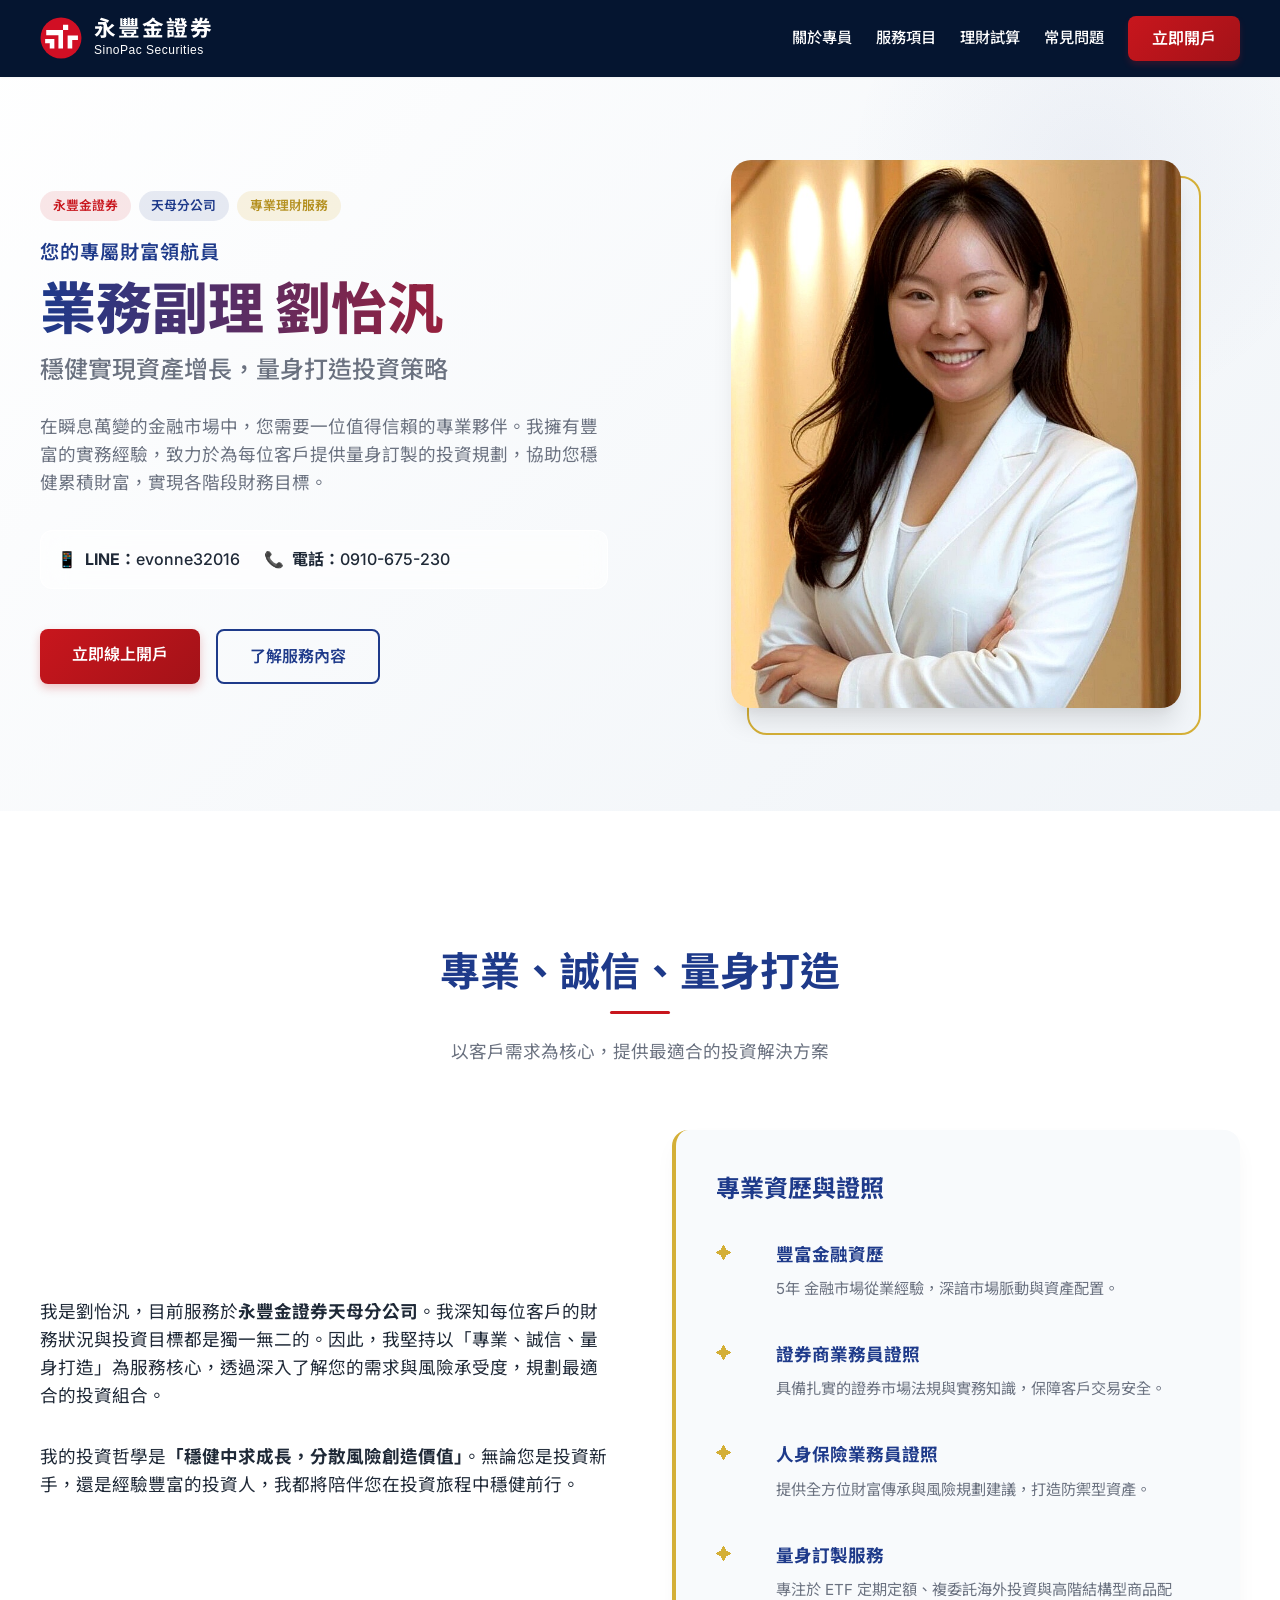
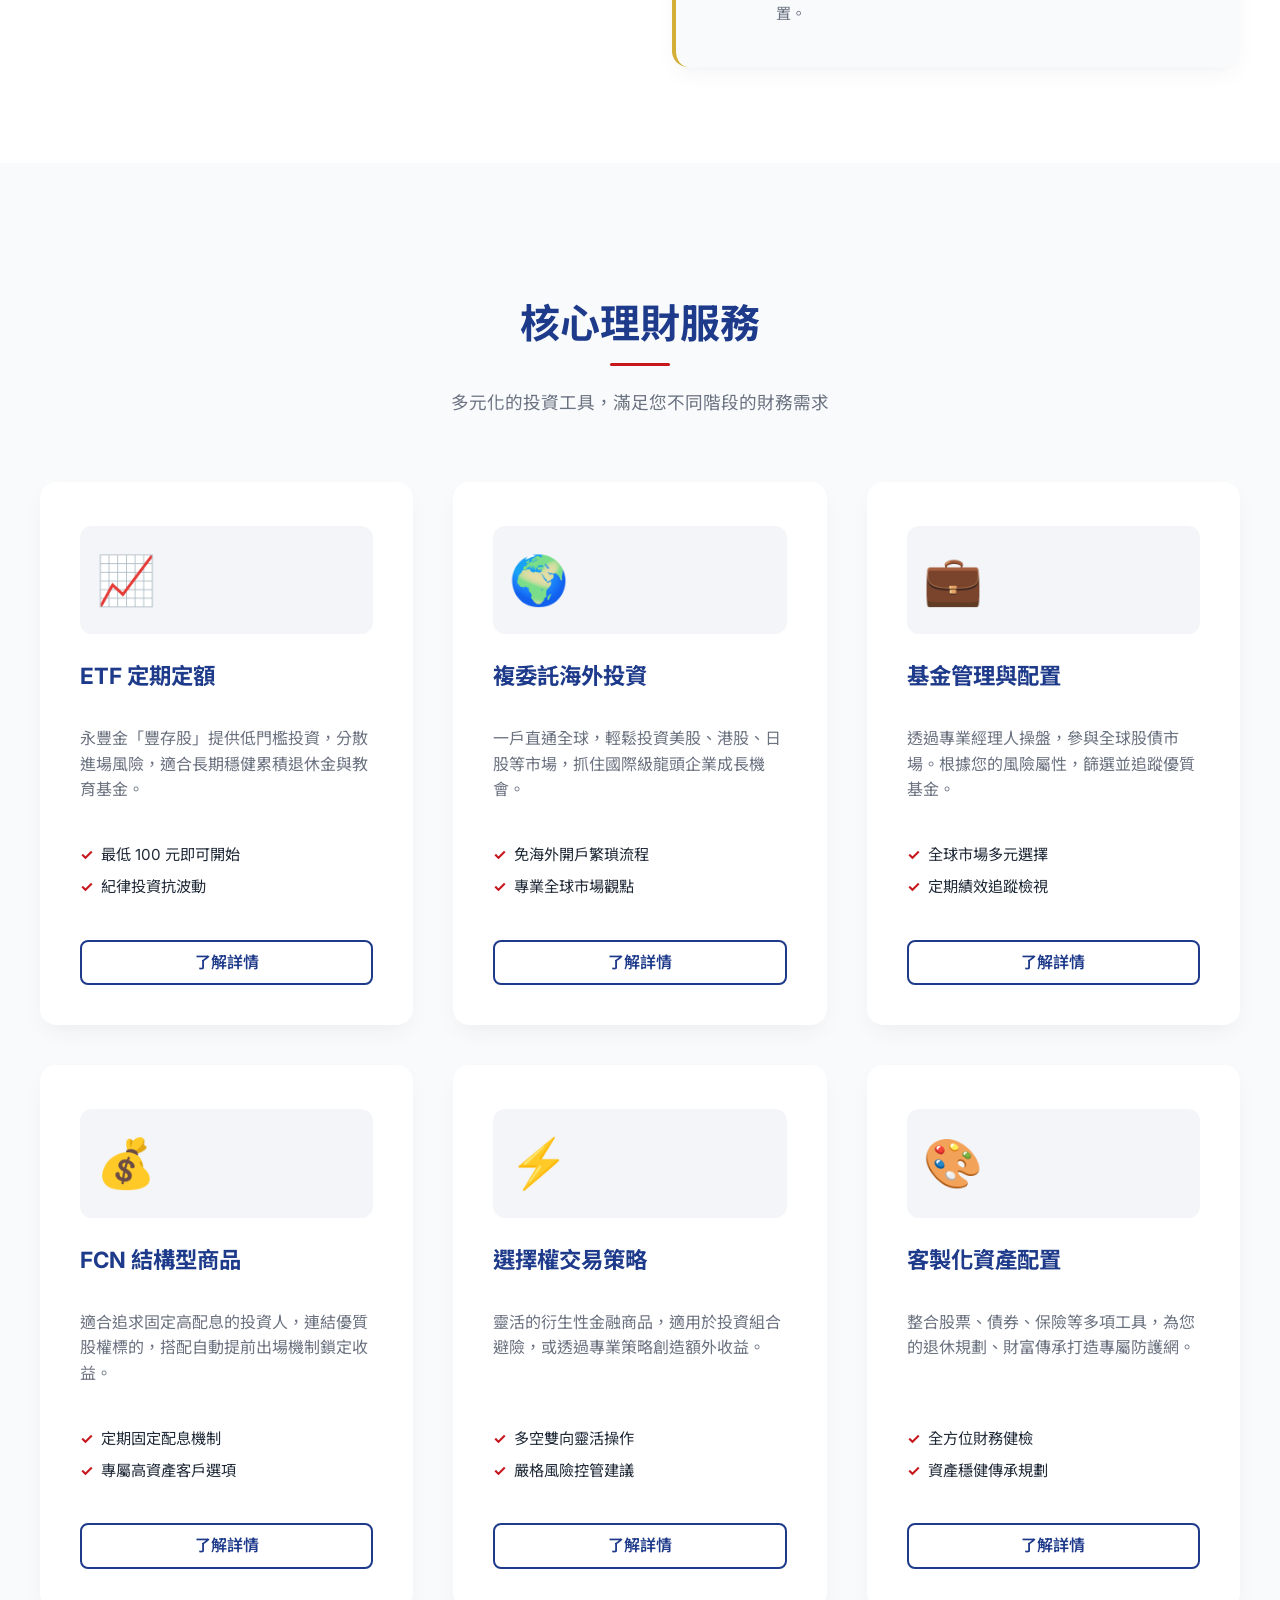
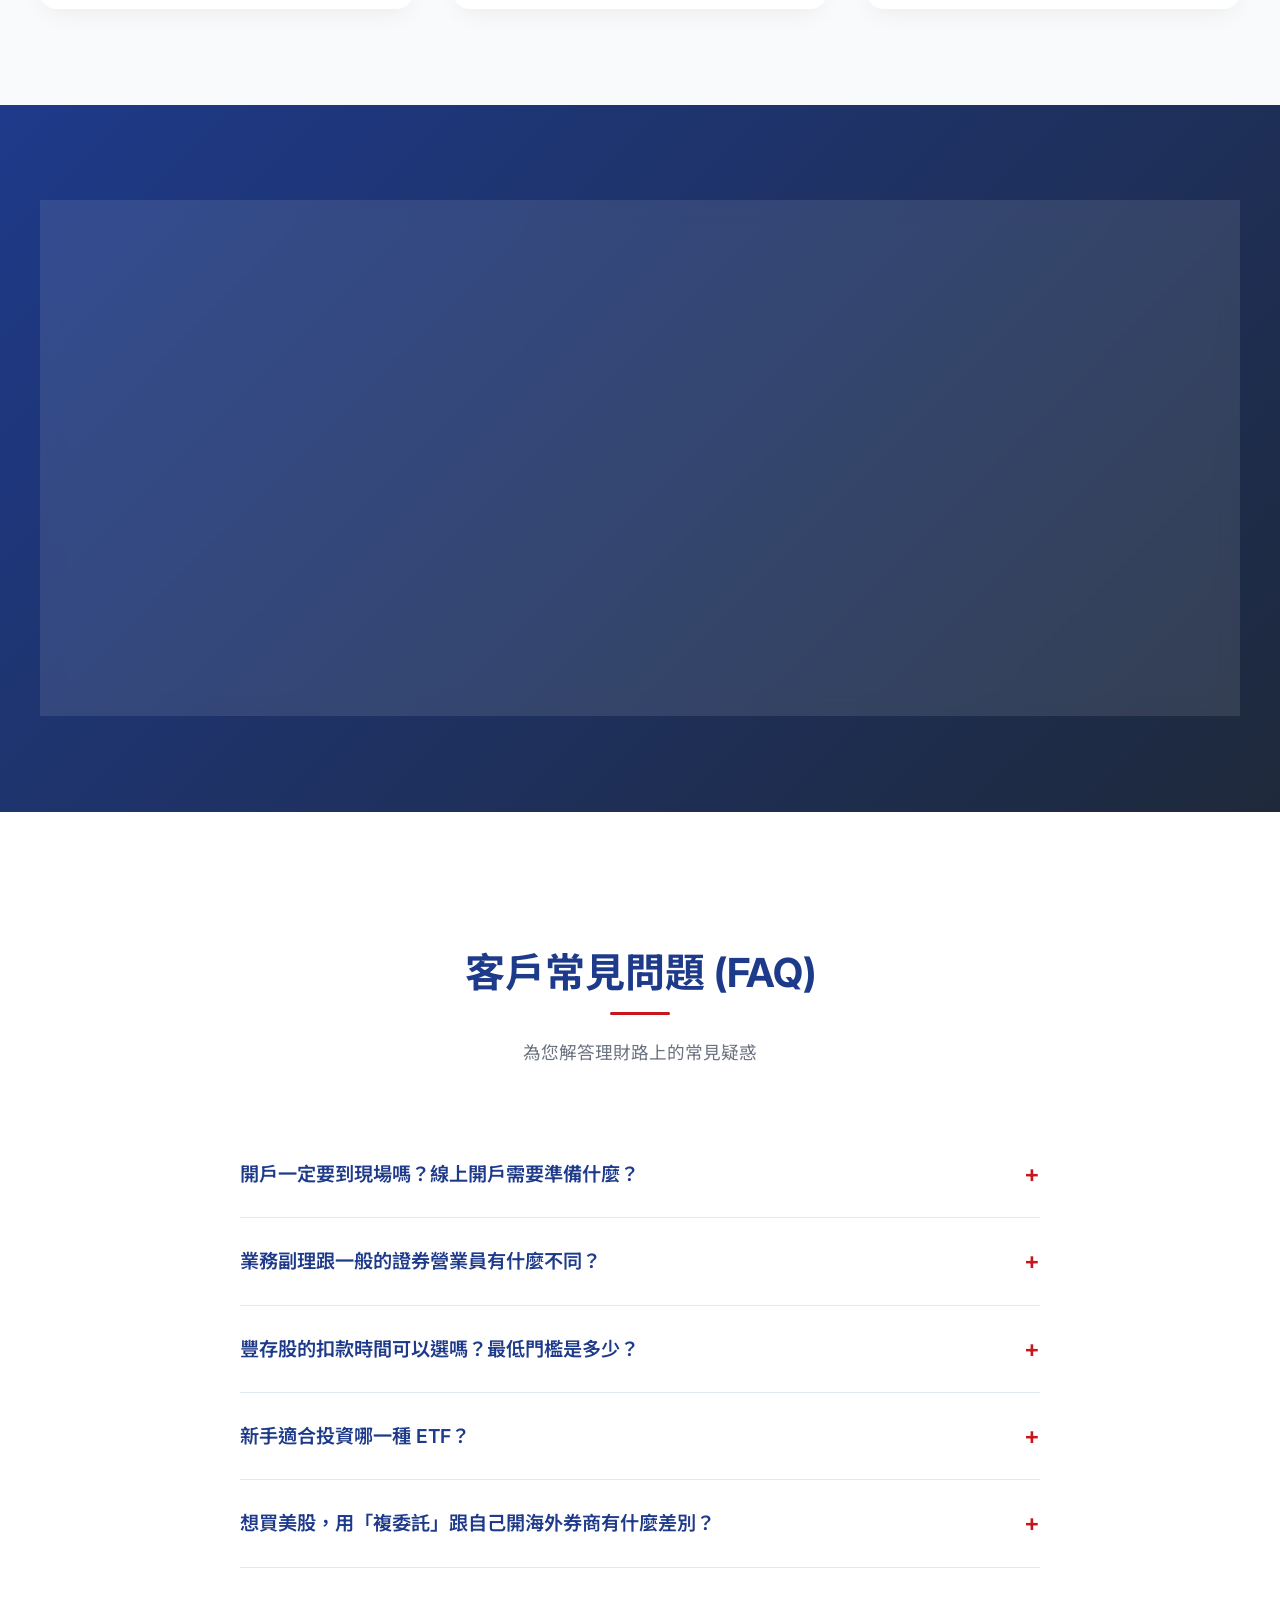
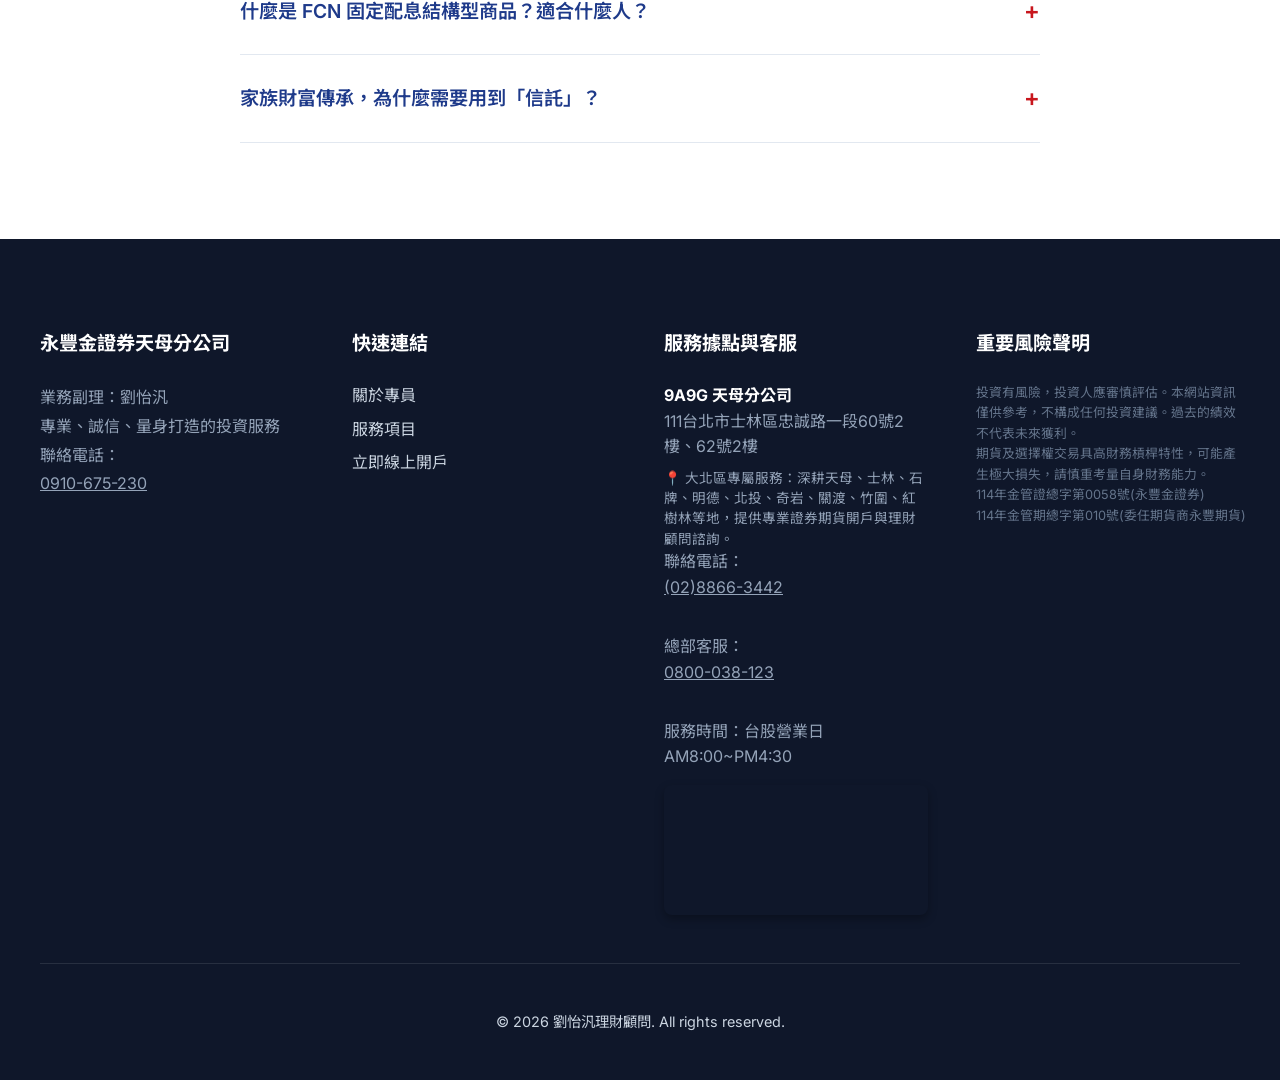
==== commit 455812ff: "Add local SEO keywords to all pages footer and meta tags" ====
--- a/index.html
+++ b/index.html
@@ -5,7 +5,7 @@
 <meta charset="utf-8"/>
 <meta content="width=device-width, initial-scale=1.0" name="viewport"/>
 <meta content="永豐金證券天母分公司專業業務副理（理財專員）劉怡汎，擁有5年金融從業資歷與多項專業證照。提供 ETF 定期定額、基金管理、選擇權交易、FCN 等客製化投資理財服務，協助您穩健累積資產。立即預約諮詢！" name="description"/>
-<meta content="永豐金證券,天母分公司,業務副理,劉怡汎,ETF定期定額,基金管理,選擇權交易,FCN,線上開戶,退休金規劃,投資理財,營業員,台北理財顧問,理財專員" name="keywords"/>
+<meta content="永豐金證券,天母分公司,業務副理,劉怡汎,ETF定期定額,基金管理,選擇權交易,FCN,線上開戶,退休金規劃,投資理財,營業員,台北理財顧問,理財專員,士林,北投,石牌,明德,奇岩,關渡,竹圍,紅樹林,開戶推薦" name="keywords"/>
 <!-- Open Graph for Social Sharing -->
 <meta content="劉怡汎 - 永豐金證券天母分公司 專業理財顧問" property="og:title"/>
 <meta content="量身打造您的投資策略。提供台美股、基金、選擇權、FCN等全方位財富管理服務。" property="og:description"/>
@@ -391,13 +391,13 @@
 <h4>服務據點與客服</h4>
 <p style="color: #94a3b8; line-height: 1.6; margin-bottom: 15px;">
 <strong style="color: #fff;">9A9G 天母分公司</strong><br/>
-                        111台北市士林區忠誠路一段60號2樓、62號2樓<br/>
+                        111台北市士林區忠誠路一段60號2樓、62號2樓<br/><span style="font-size: 0.85rem; color: #94a3b8; display: block; margin-top: 8px; line-height: 1.5;">📍 大北區專屬服務：深耕天母、士林、石牌、明德、北投、奇岩、關渡、竹圍、紅樹林等地，提供專業證券期貨開戶與理財顧問諮詢。</span>
                         聯絡電話：<a href="tel:02-8866-3442" style="color: #94a3b8; text-decoration: underline;">(02)8866-3442</a><br/>
                         總部客服：<a href="tel:0800-038-123" style="color: #94a3b8; text-decoration: underline;">0800-038-123</a><br/>
                         服務時間：台股營業日 AM8:00~PM4:30
                     </p>
 <div style="border-radius: 8px; overflow: hidden; height: 130px; box-shadow: 0 4px 10px rgba(0,0,0,0.3);">
-<iframe frameborder="0" height="100%" marginheight="0" marginwidth="0" scrolling="no" src="https://maps.google.com/maps?q=111台北市士林區忠誠路一段60號2樓&amp;t=&amp;z=15&amp;ie=UTF8&amp;iwloc=&amp;output=embed" width="100%"></iframe>
+<iframe frameborder="0" height="100%" marginheight="0" marginwidth="0" scrolling="no" src="https://maps.google.com/maps?q=111台北市士林區忠誠路一段60號2樓<span style="font-size: 0.85rem; color: #94a3b8; display: block; margin-top: 8px; line-height: 1.5;">📍 大北區專屬服務：深耕天母、士林、石牌、明德、北投、奇岩、關渡、竹圍、紅樹林等地，提供專業證券期貨開戶與理財顧問諮詢。</span>&amp;t=&amp;z=15&amp;ie=UTF8&amp;iwloc=&amp;output=embed" width="100%"></iframe>
 </div>
 </div>
 <div class="footer-section" style="flex: 3;">
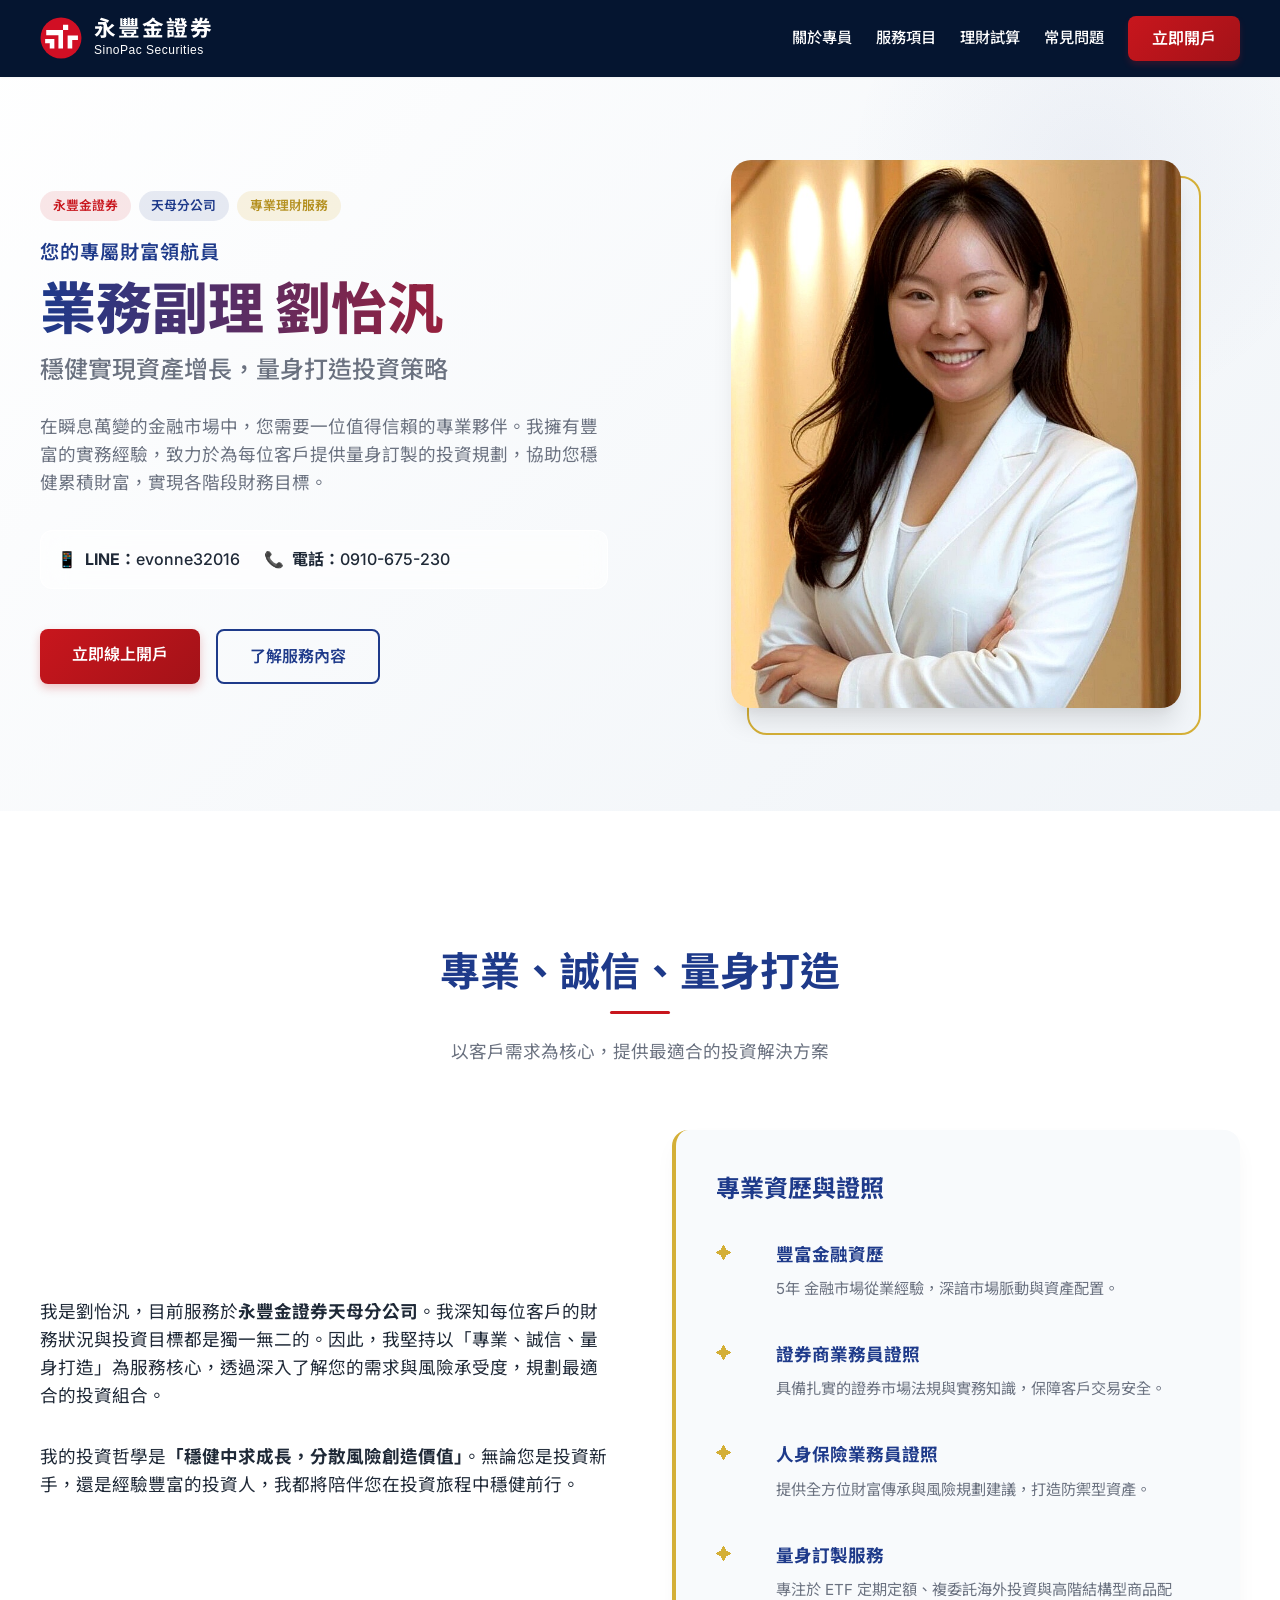
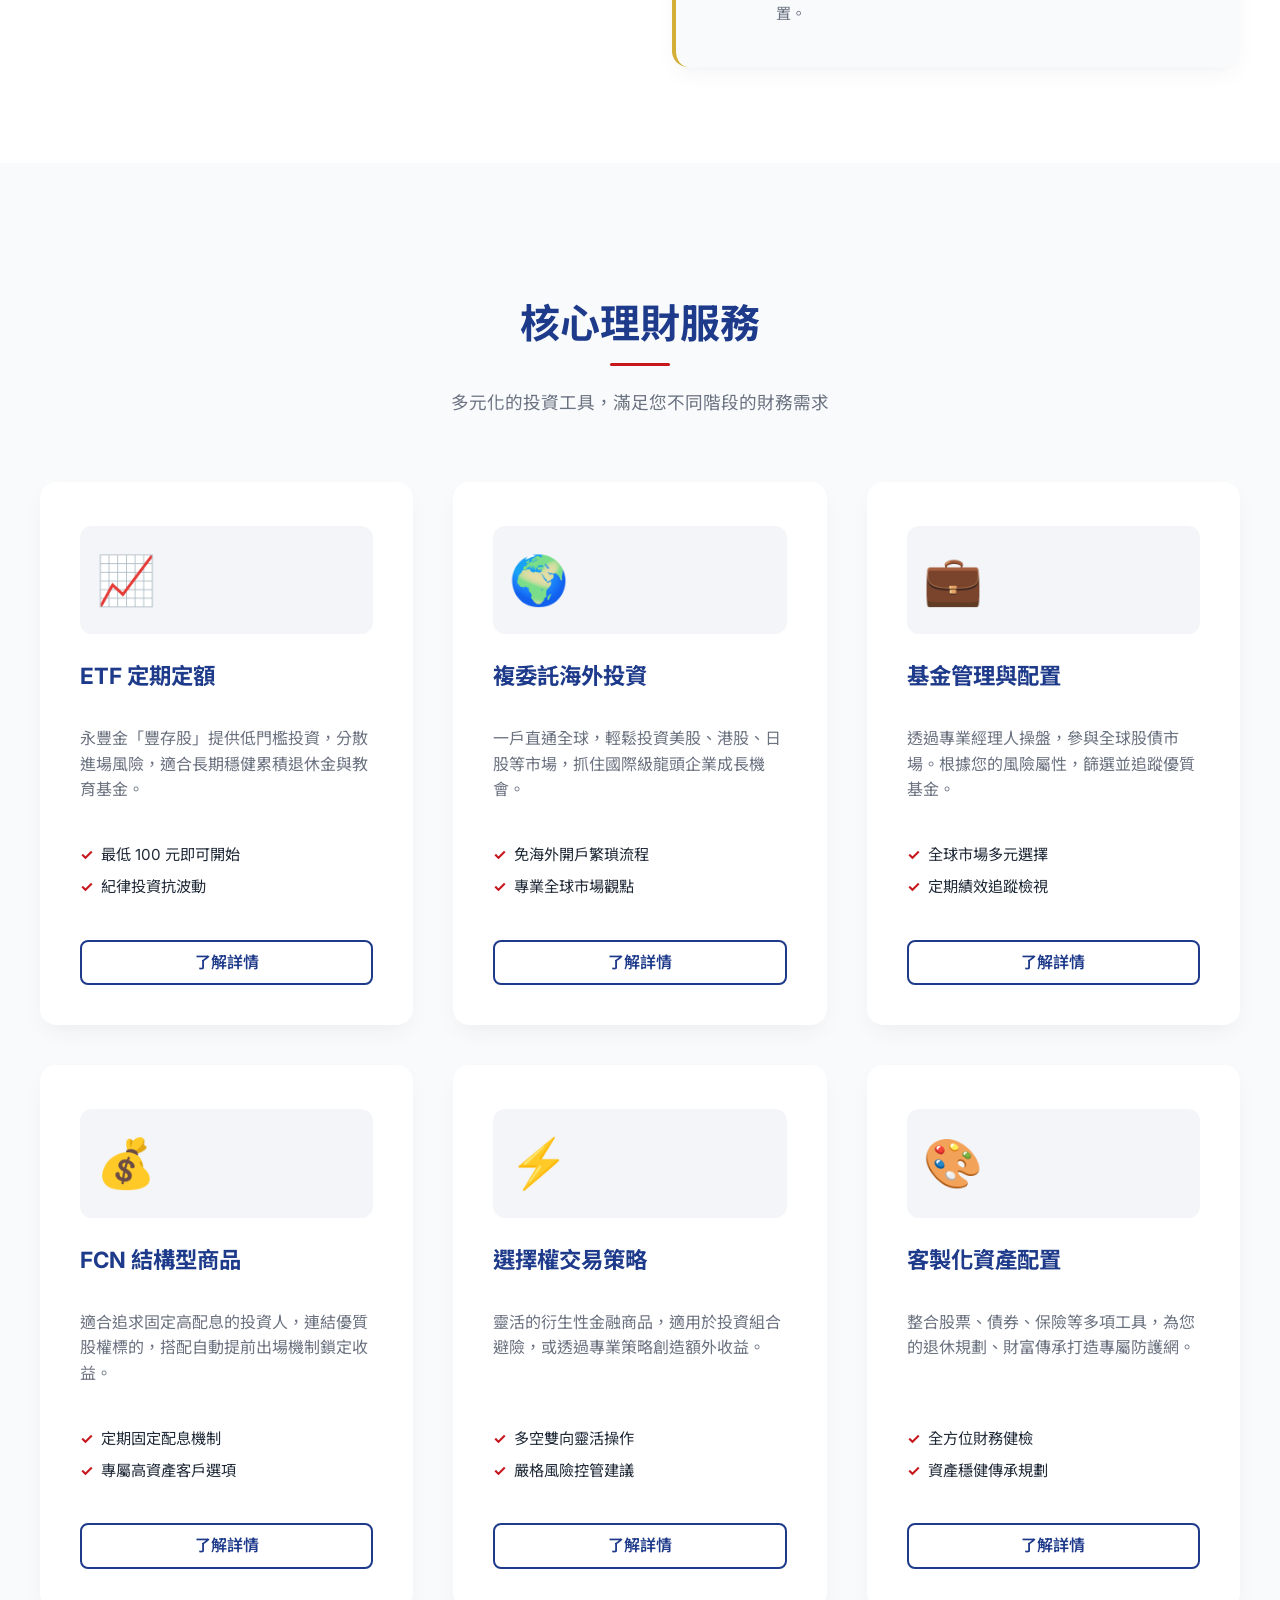
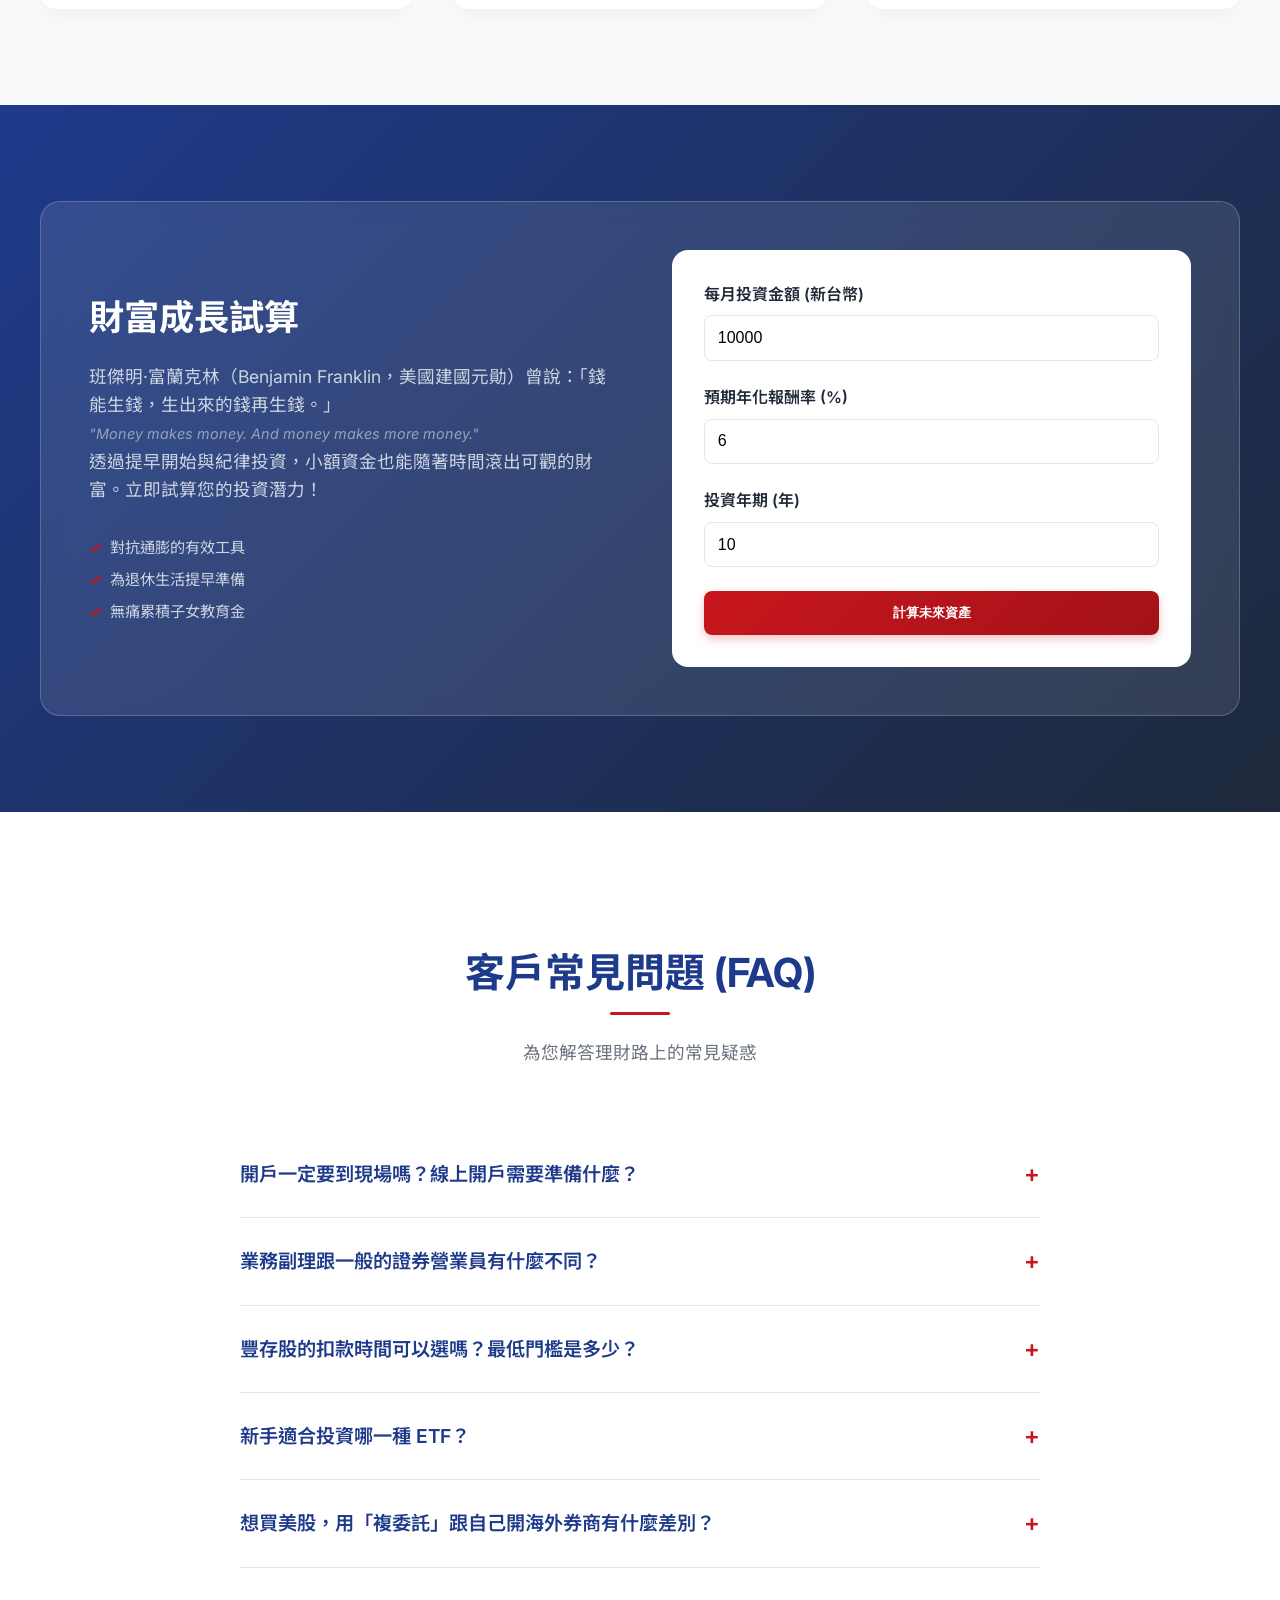
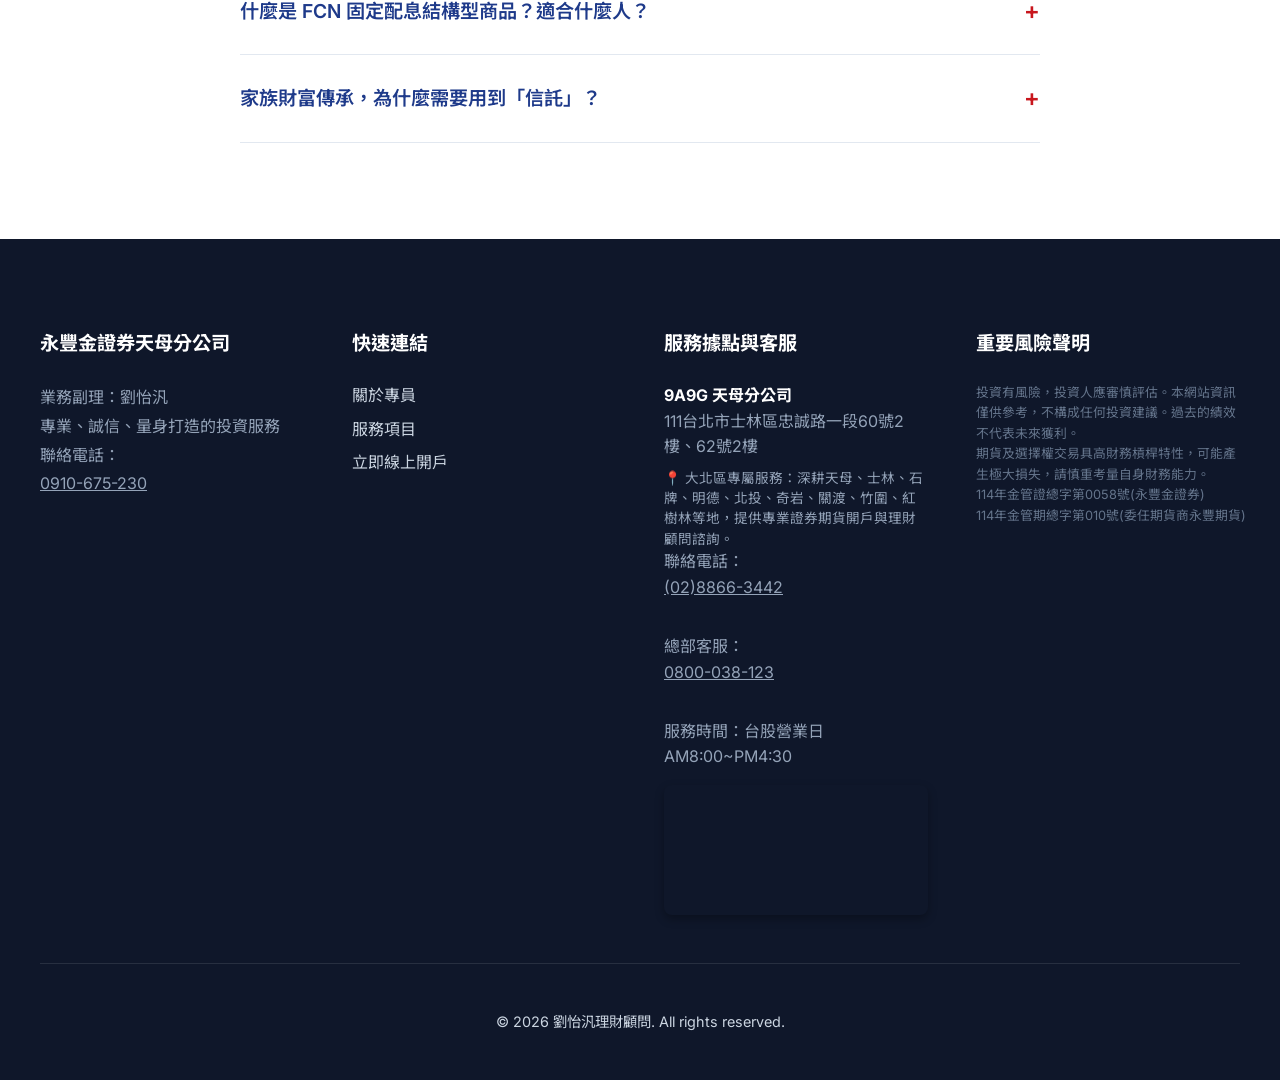
==== commit 5c7a621e: "Fix broken Google Maps iframe URL" ====
--- a/index.html
+++ b/index.html
@@ -397,7 +397,7 @@
                         服務時間：台股營業日 AM8:00~PM4:30
                     </p>
 <div style="border-radius: 8px; overflow: hidden; height: 130px; box-shadow: 0 4px 10px rgba(0,0,0,0.3);">
-<iframe frameborder="0" height="100%" marginheight="0" marginwidth="0" scrolling="no" src="https://maps.google.com/maps?q=111台北市士林區忠誠路一段60號2樓<span style="font-size: 0.85rem; color: #94a3b8; display: block; margin-top: 8px; line-height: 1.5;">📍 大北區專屬服務：深耕天母、士林、石牌、明德、北投、奇岩、關渡、竹圍、紅樹林等地，提供專業證券期貨開戶與理財顧問諮詢。</span>&amp;t=&amp;z=15&amp;ie=UTF8&amp;iwloc=&amp;output=embed" width="100%"></iframe>
+<iframe frameborder="0" height="100%" marginheight="0" marginwidth="0" scrolling="no" src="https://maps.google.com/maps?q=111台北市士林區忠誠路一段60號2樓&amp;t=&amp;z=15&amp;ie=UTF8&amp;iwloc=&amp;output=embed" width="100%"></iframe>
 </div>
 </div>
 <div class="footer-section" style="flex: 3;">
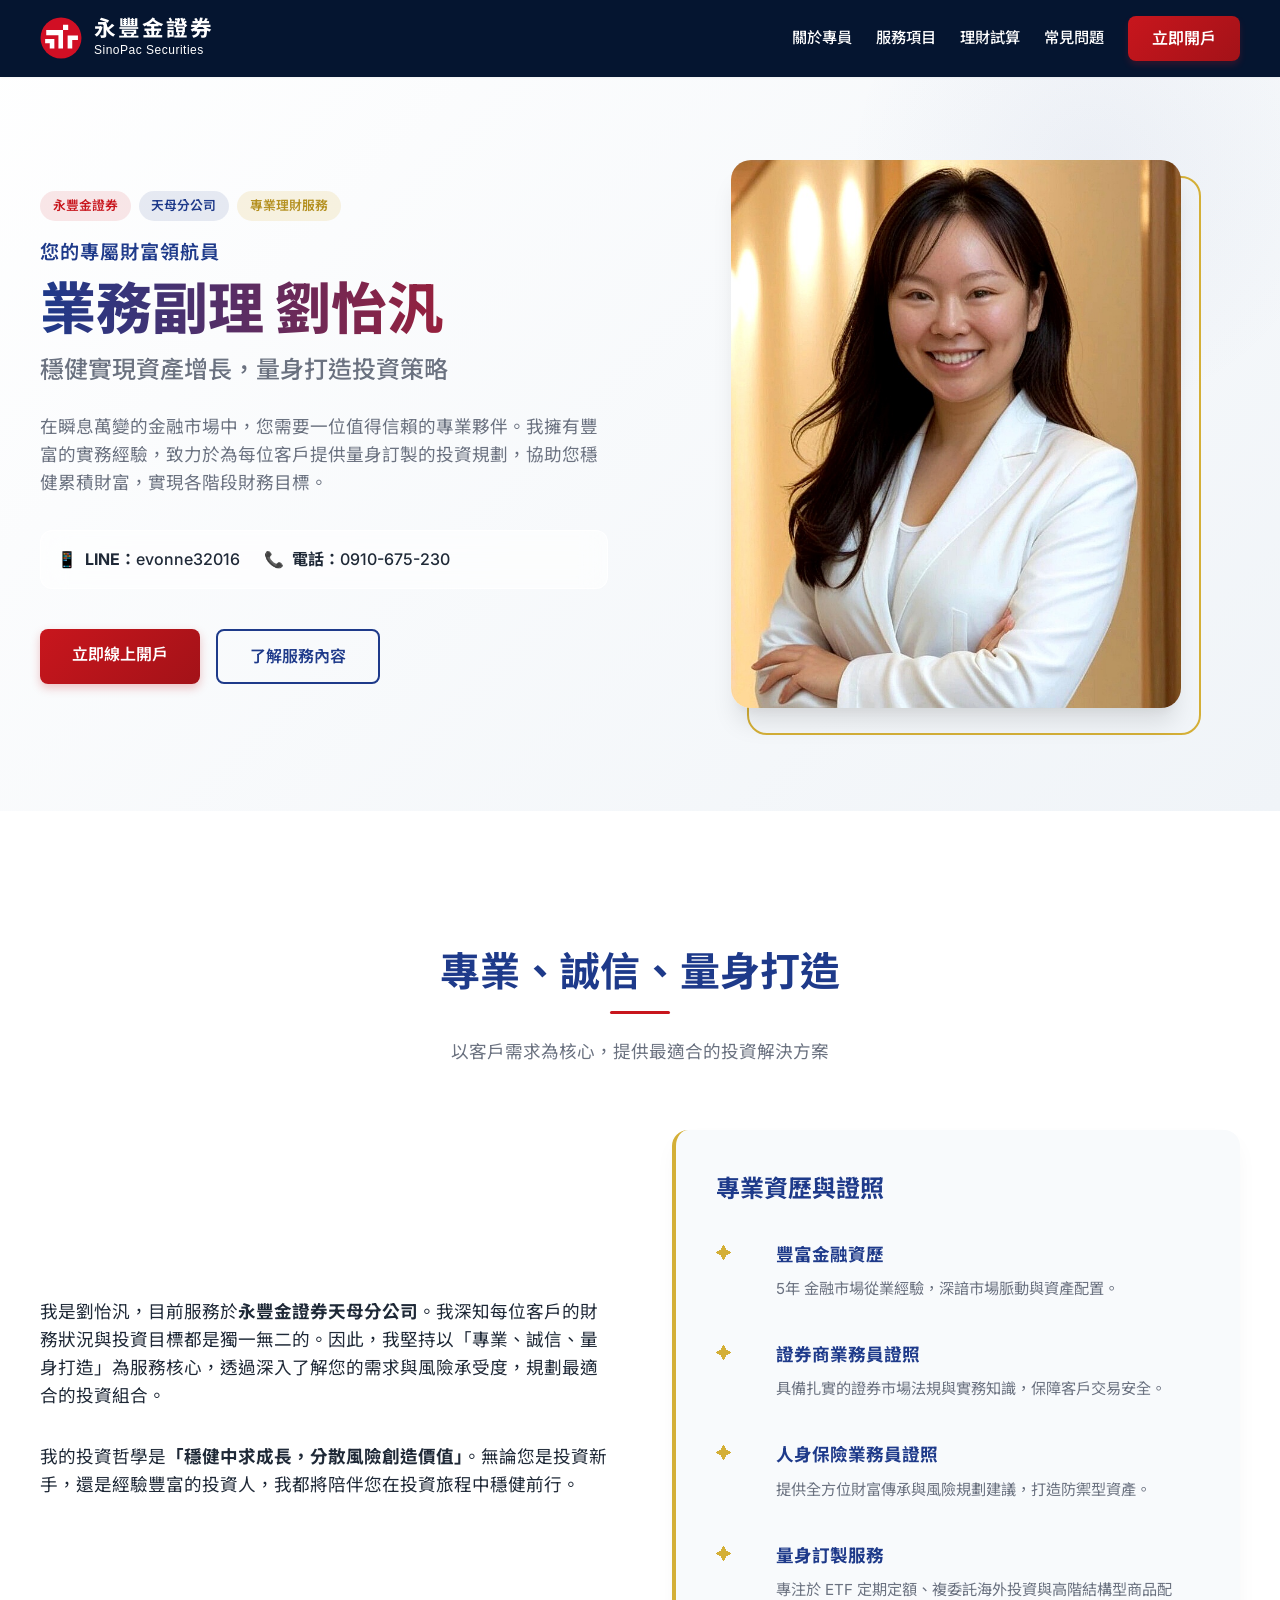
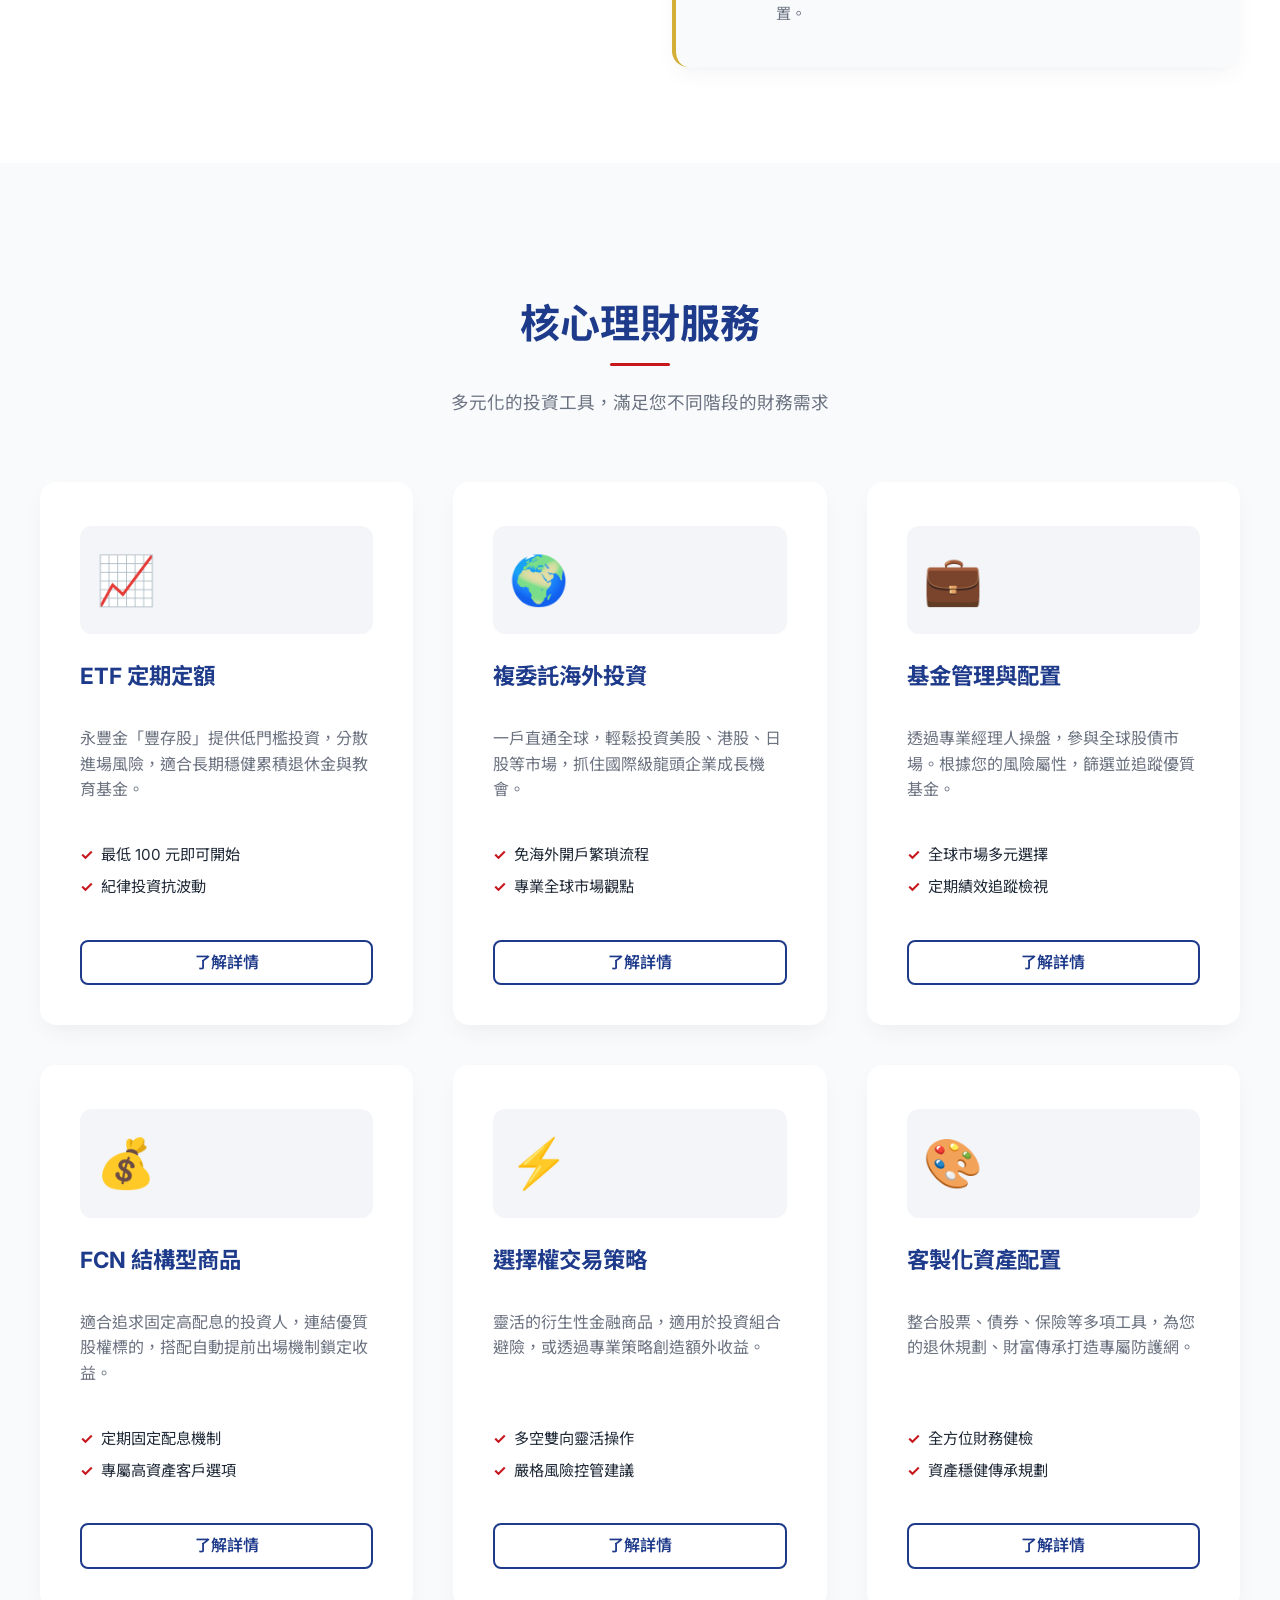
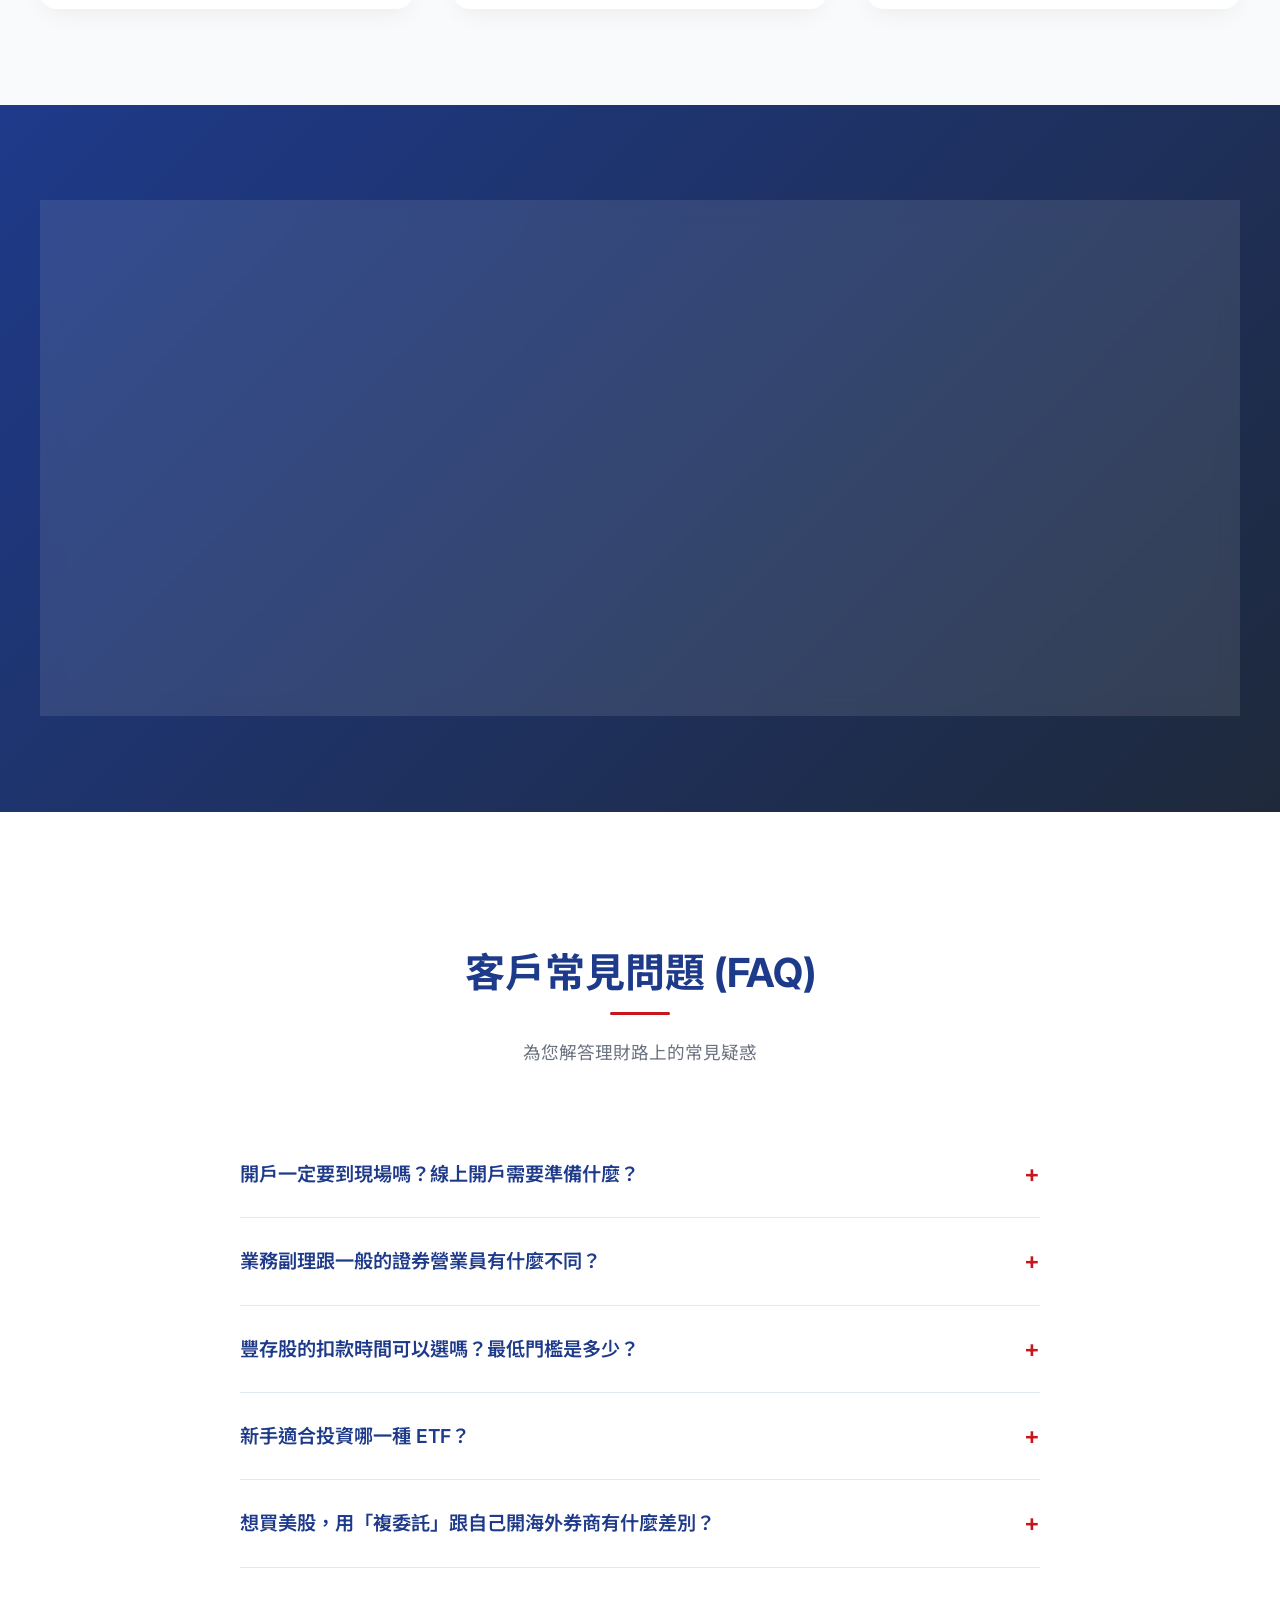
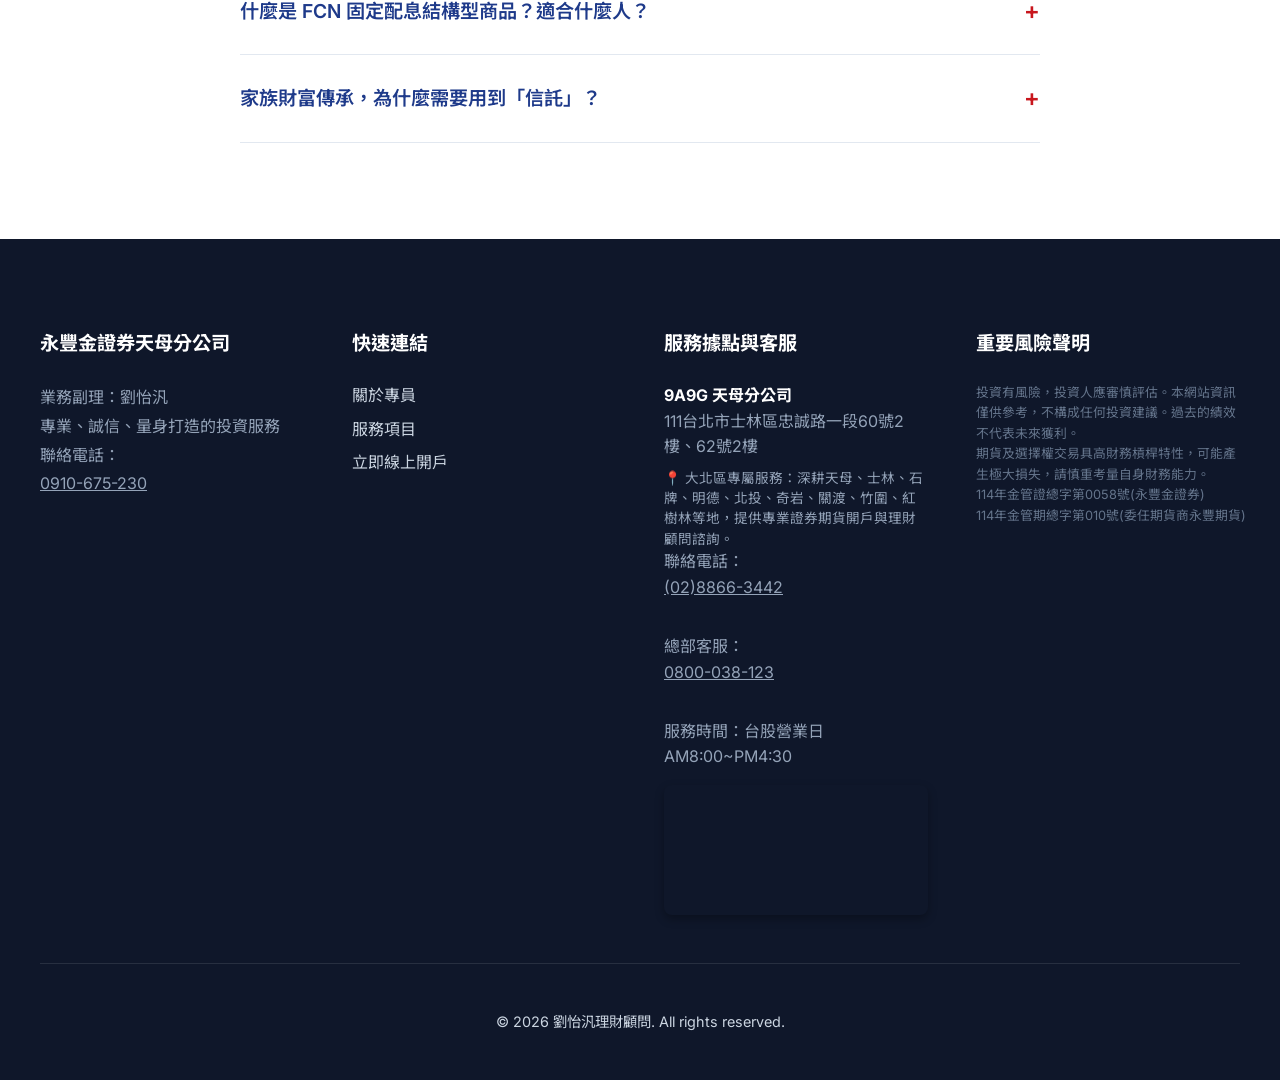
==== commit 2b8d5be8: "Use root URL as homepage canonical; fix og:url" ====
--- a/index.html
+++ b/index.html
@@ -10,7 +10,7 @@
 <meta content="劉怡汎 - 永豐金證券天母分公司 專業理財顧問" property="og:title"/>
 <meta content="量身打造您的投資策略。提供台美股、基金、選擇權、FCN等全方位財富管理服務。" property="og:description"/>
 <meta content="images/advisor_photo.jpg" property="og:image"/>
-<meta content="https://www.sinotrade.com.tw/" property="og:url"/>
+<meta content="https://howard7199.github.io/financial-advisor/" property="og:url"/>
 <meta property="og:type" content="website"/>
 <meta property="og:locale" content="zh_TW"/>
 <meta property="og:site_name" content="劉怡汎理財顧問 | 永豐金證券天母分公司"/>
@@ -83,7 +83,7 @@
       ]
     }
     </script>
-<link rel="canonical" href="https://howard7199.github.io/financial-advisor/index.html"/>
+<link rel="canonical" href="https://howard7199.github.io/financial-advisor/"/>
 </head>
 <body>
 <!-- Navigation -->
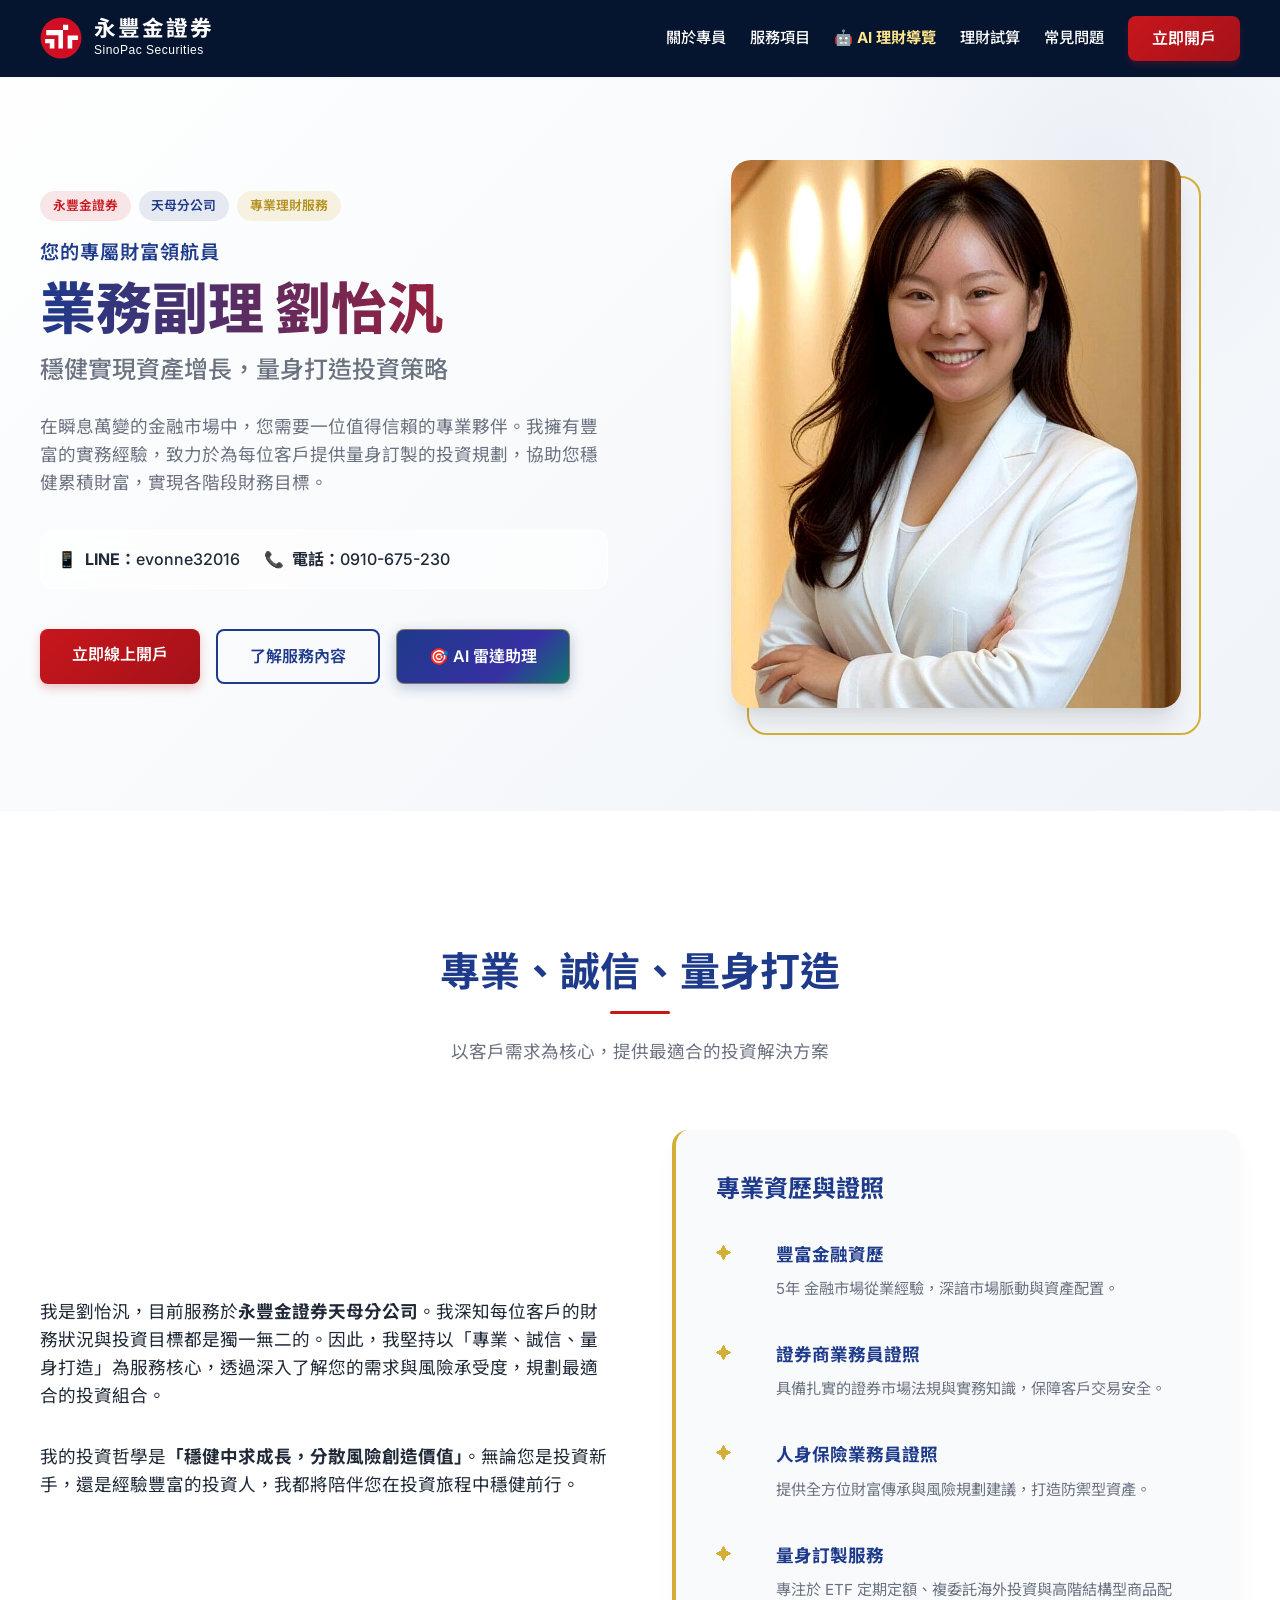
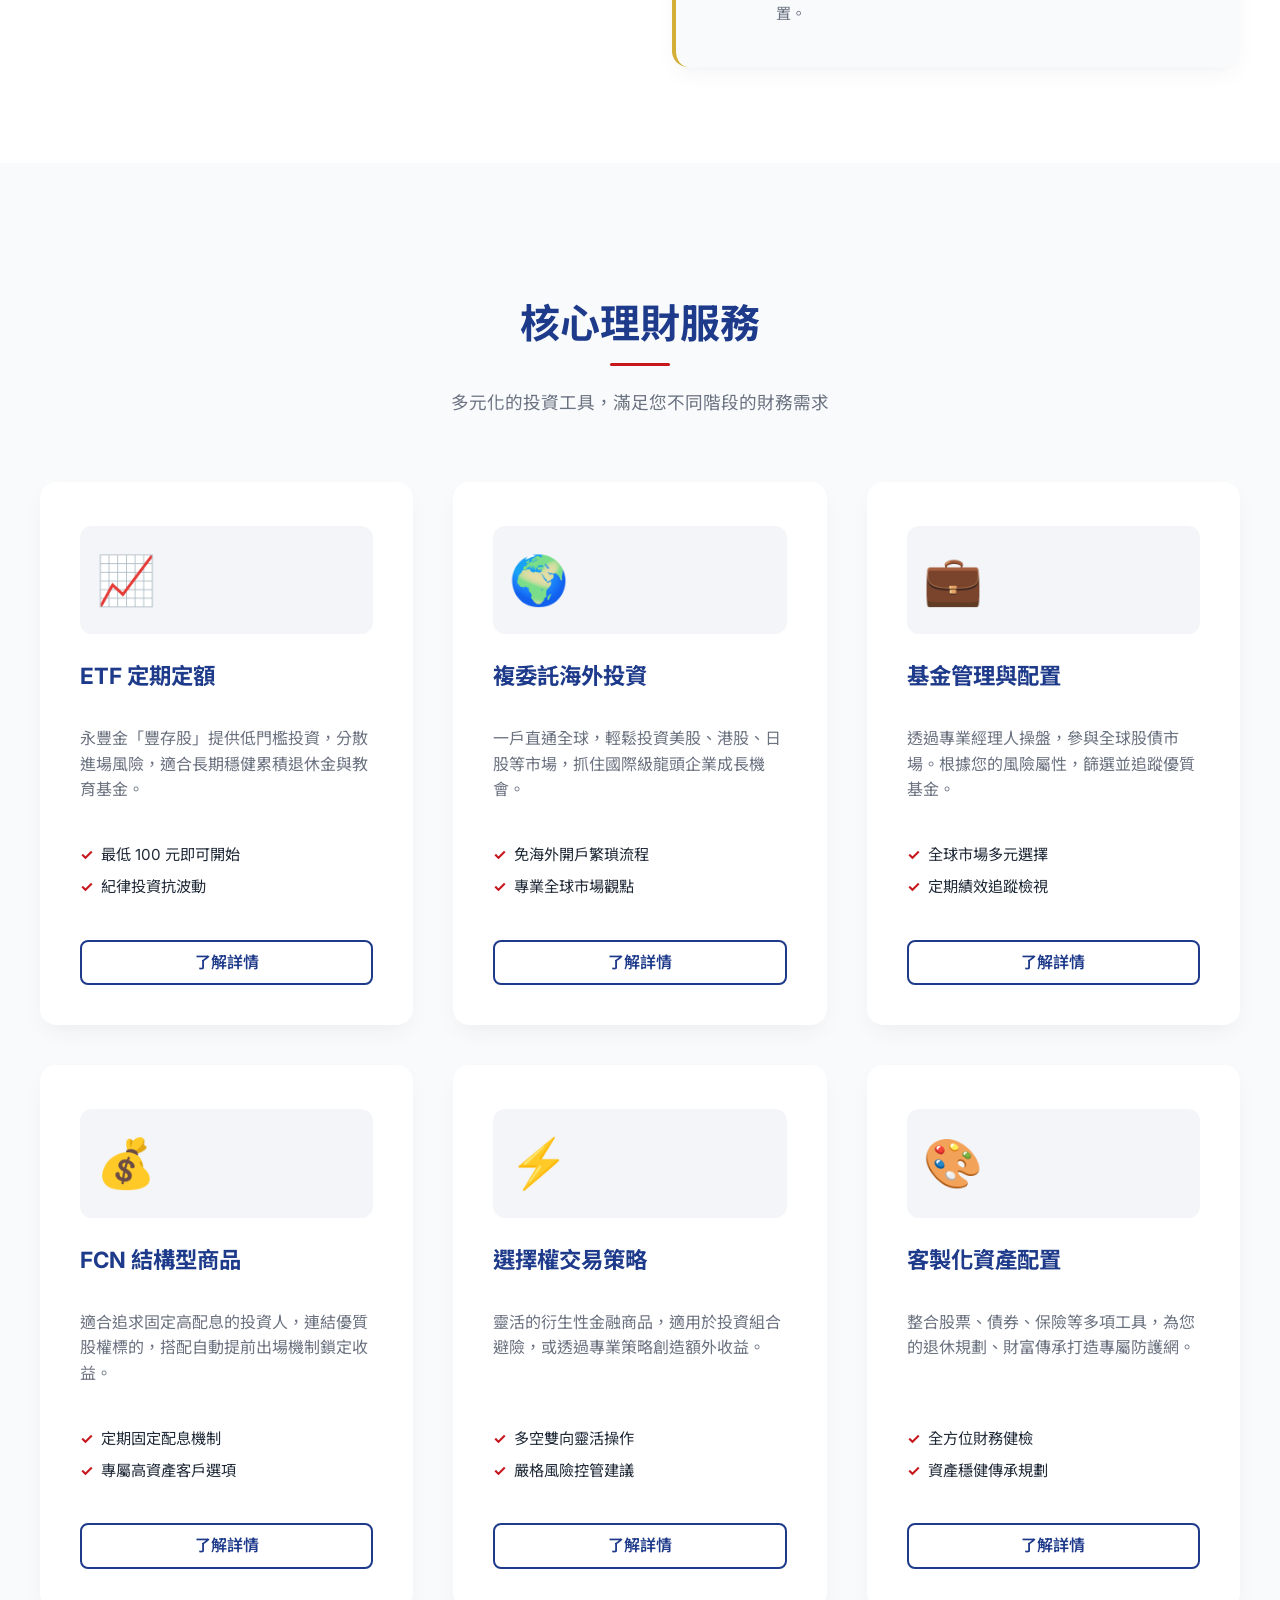
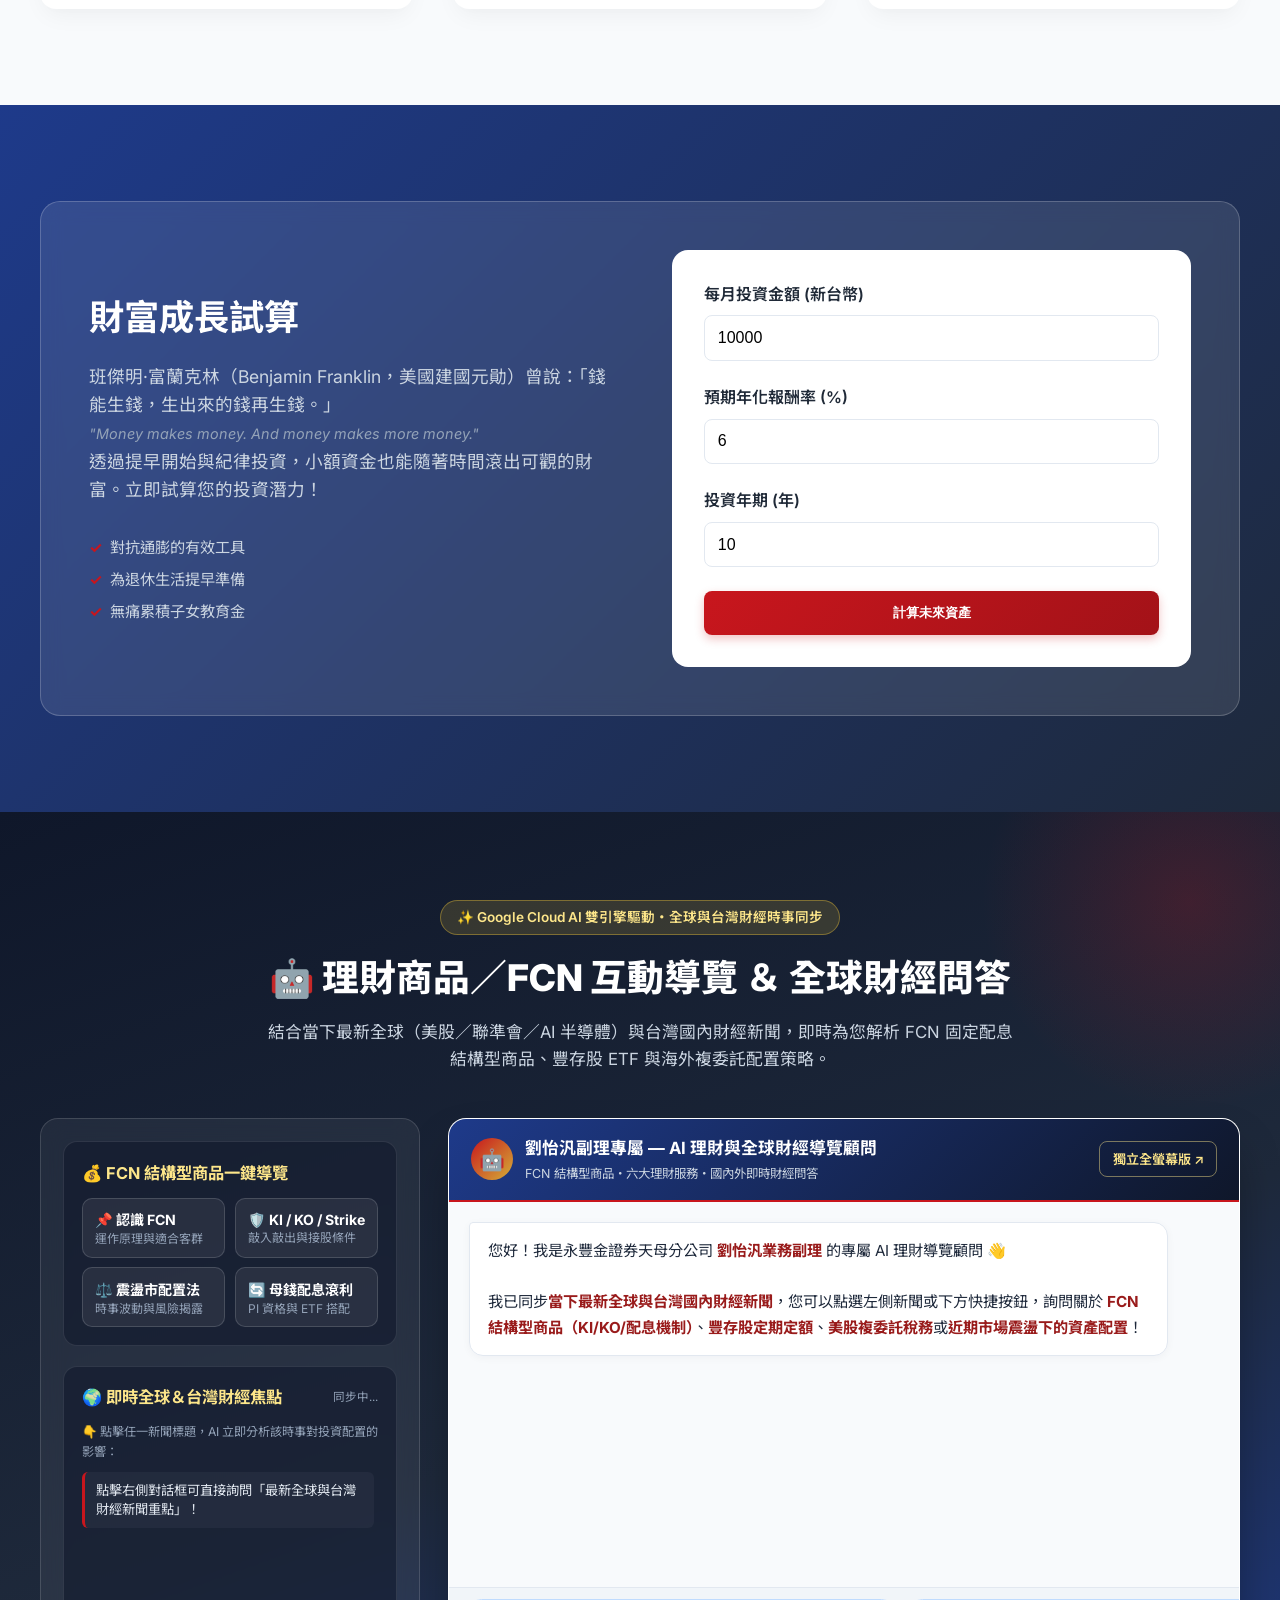
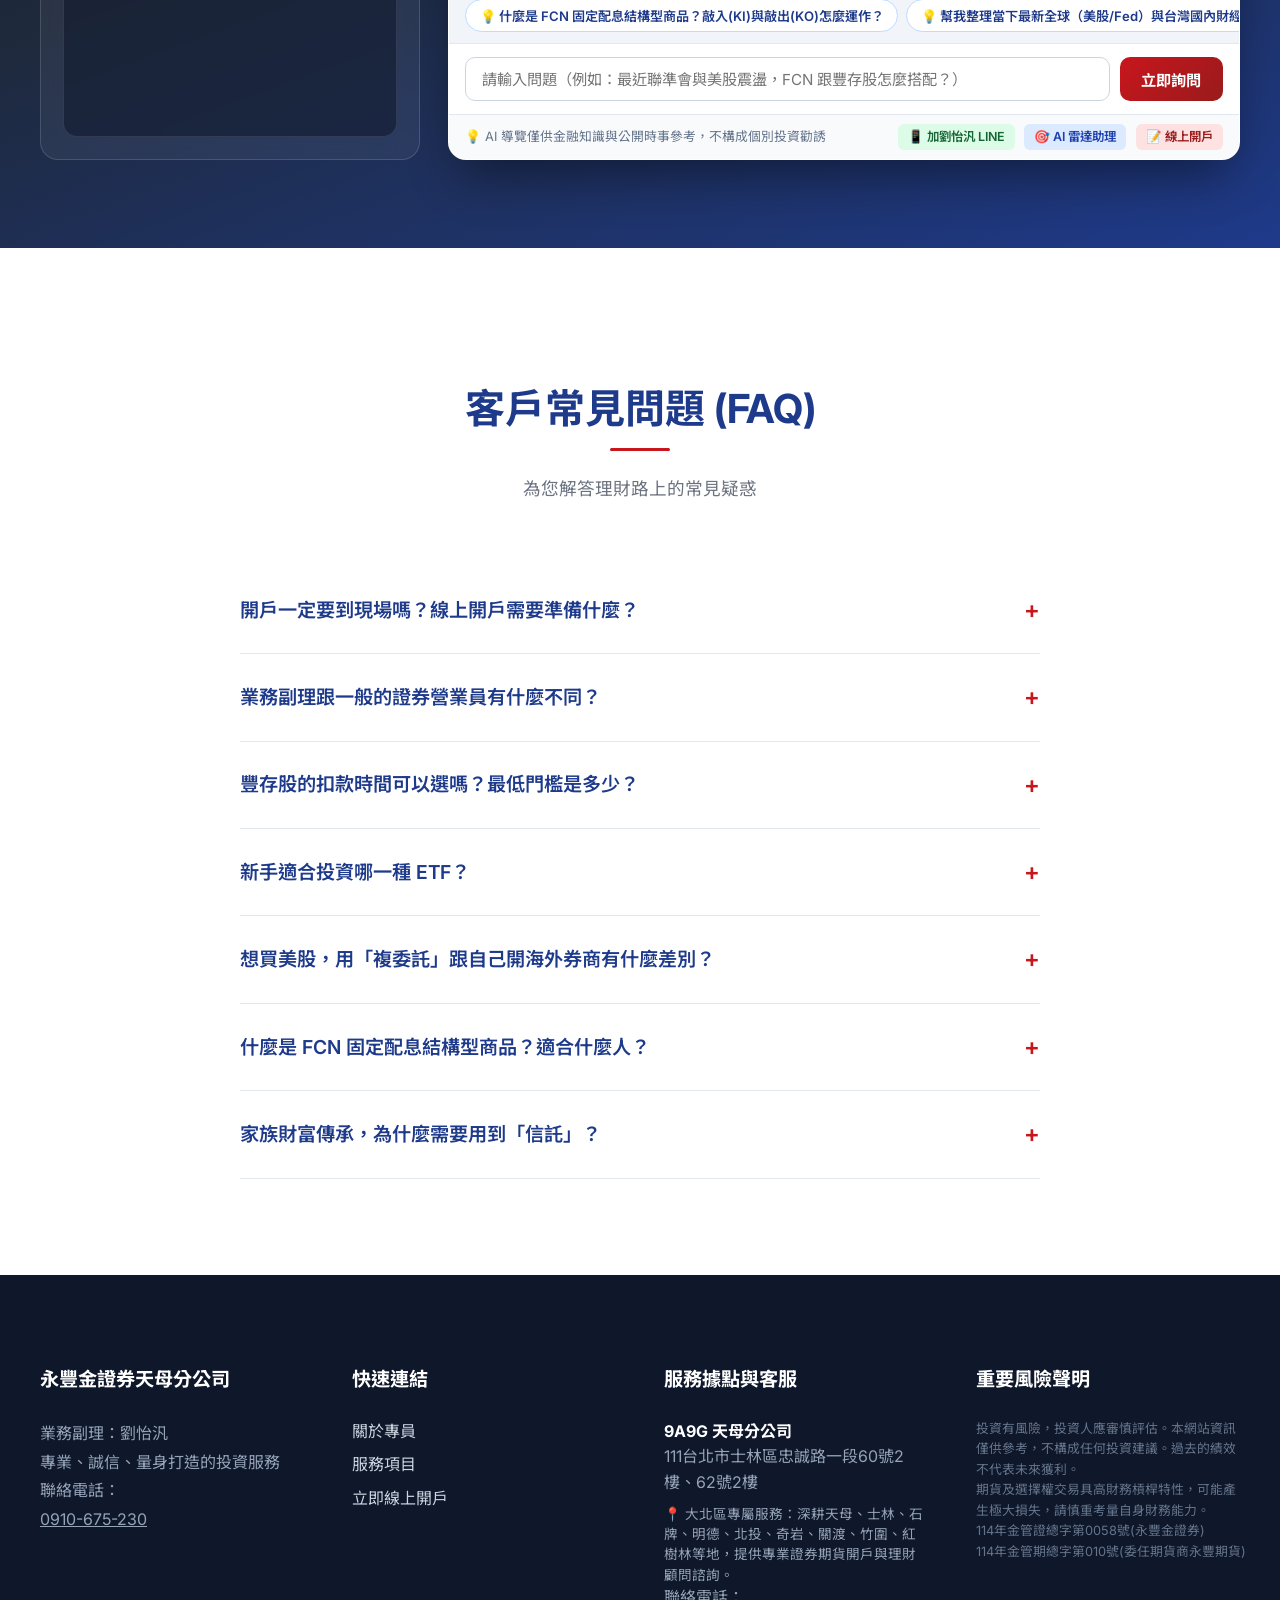
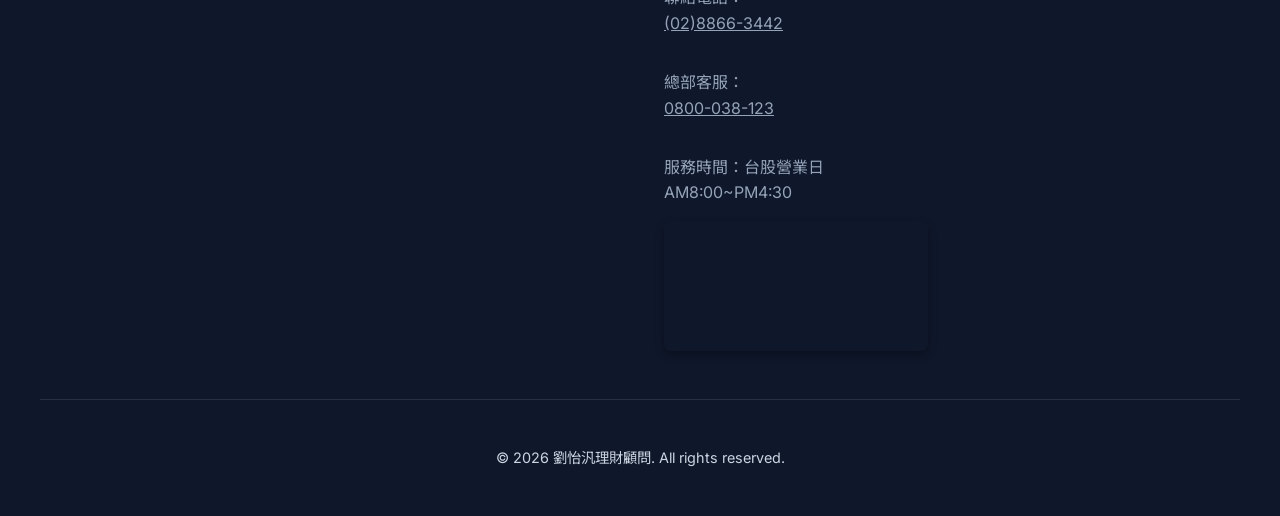
==== commit 530263ec: "feat: add AI Radar Assistant hero CTA, inline & fullpage FCN/news AI advisor, and subpage widget" ====
--- a/index.html
+++ b/index.html
@@ -22,6 +22,7 @@
 <link crossorigin="" href="https://fonts.gstatic.com" rel="preconnect"/>
 <link href="https://fonts.googleapis.com/css2?family=Inter:wght@400;500;600;800&amp;family=Noto+Sans+TC:wght@400;500;700;900&amp;display=swap" rel="stylesheet"/>
 <link href="styles.css" rel="stylesheet"/>
+<link href="advisor_ai.css" rel="stylesheet"/>
 <!-- Schema.org JSON-LD -->
 <script type="application/ld+json">
     {
@@ -101,6 +102,7 @@
 <div class="nav-menu" id="navMenu">
 <a class="nav-link" href="#about">關於專員</a>
 <a class="nav-link" href="#services">服務項目</a>
+<a class="nav-link nav-ai-link" href="#inline-ai-chat">🤖 AI 理財導覽</a>
 <a class="nav-link" href="#calculator">理財試算</a>
 <a class="nav-link" href="#faq">常見問題</a>
 <a class="nav-cta" href="online_open.html">立即開戶</a>
@@ -138,6 +140,7 @@
 <div class="hero-cta">
 <a class="btn btn-primary" href="online_open.html">立即線上開戶</a>
 <a class="btn btn-outline" href="#services">了解服務內容</a>
+<a class="btn btn-ai-radar" href="https://line.me/R/ti/p/@599erudf" target="_blank" rel="noopener">🎯 AI 雷達助理</a>
 </div>
 </div>
 <div class="hero-image">
@@ -291,6 +294,75 @@
 </div>
 <button class="btn btn-primary" onclick="calculateCompound()" style="width: 100%; border-radius: 8px;">計算未來資產</button>
 <div id="calc-result" style="display: none;"></div>
+</div>
+</div>
+</div>
+</section>
+<!-- AI Interactive Advisor & Global Financial News Section -->
+<section class="ai-advisor-section" id="inline-ai-chat">
+<div class="container">
+<div class="ai-advisor-header">
+<div class="ai-advisor-badge">✨ Google Cloud AI 雙引擎驅動・全球與台灣財經時事同步</div>
+<h2 class="ai-advisor-title">🤖 理財商品／FCN 互動導覽 ＆ 全球財經問答</h2>
+<p class="ai-advisor-subtitle">結合當下最新全球（美股／聯準會／AI 半導體）與台灣國內財經新聞，即時為您解析 FCN 固定配息結構型商品、豐存股 ETF 與海外複委託配置策略。</p>
+</div>
+<div class="ai-workspace-grid">
+<div class="ai-side-panel">
+<div class="ai-panel-card">
+<h3>💰 FCN 結構型商品一鍵導覽</h3>
+<div class="fcn-mini-terms">
+<button type="button" class="fcn-term-btn" data-ai-prompt="請用白話文完整介紹什麼是 FCN 固定配息結構型商品？適合什麼樣的投資人與市場環境？">
+<strong>📌 認識 FCN</strong><span>運作原理與適合客群</span>
+</button>
+<button type="button" class="fcn-term-btn" data-ai-prompt="請詳細解釋 FCN 的執行價(Strike)、敲出價(KO提前出場)與敲入價(KI下限保護)分別是什麼意思？什麼情況下會接到股票？">
+<strong>🛡️ KI / KO / Strike</strong><span>敲入敲出與接股條件</span>
+</button>
+<button type="button" class="fcn-term-btn" data-ai-prompt="在近期全球科技股與聯準會利率震盪環境下，配置 FCN 在挑選連結標的與設定 KI 保護價時要注意什麼風險？">
+<strong>⚖️ 震盪市配置法</strong><span>時事波動與風險揭露</span>
+</button>
+<button type="button" class="fcn-term-btn" data-ai-prompt="什麼是把 FCN 每月配息轉投入豐存股定期定額的『母錢領息、子錢滾利』雙引擎策略？申購 FCN 需要什麼專業投資人(PI)資格？">
+<strong>🔄 母錢配息滾利</strong><span>PI 資格與 ETF 搭配</span>
+</button>
+</div>
+</div>
+<div class="ai-panel-card" style="flex:1;">
+<h3><span>🌍 即時全球＆台灣財經焦點</span><span id="live-news-stamp" style="font-size:0.72rem;color:#94A3B8;font-weight:400;">同步中...</span></h3>
+<p style="margin:0 0 0.65rem 0;font-size:0.76rem;color:#94A3B8;">👇 點擊任一新聞標題，AI 立即分析該時事對投資配置的影響：</p>
+<div class="news-live-list" id="live-news-list">
+<div class="news-live-item">正在載入最新美股、聯準會與台股即時新聞...</div>
+</div>
+</div>
+</div>
+<div class="ai-chat-card">
+<div class="ai-chat-topbar">
+<div class="ai-chat-topbar-info">
+<div class="ai-avatar-circle">🤖</div>
+<div>
+<h4>劉怡汎副理專屬 — AI 理財與全球財經導覽顧問</h4>
+<p>FCN 結構型商品・六大理財服務・國內外即時財經問答</p>
+</div>
+</div>
+<a href="ai_advisor.html" class="ai-fullscreen-link">獨立全螢幕版 ↗</a>
+</div>
+<div class="ai-messages-box" id="inline-ai-messages">
+<div class="ai-msg ai-msg-bot">
+您好！我是永豐金證券天母分公司 <strong>劉怡汎業務副理</strong> 的專屬 AI 理財導覽顧問 👋<br><br>
+我已同步<strong>當下最新全球與台灣國內財經新聞</strong>，您可以點選左側新聞或下方快捷按鈕，詢問關於 <strong>FCN 結構型商品（KI/KO/配息機制）</strong>、<strong>豐存股定期定額</strong>、<strong>美股複委託稅務</strong>或<strong>近期市場震盪下的資產配置</strong>！
+</div>
+</div>
+<div class="ai-chips-bar" id="inline-ai-chips"></div>
+<div class="ai-input-area">
+<input type="text" class="ai-input-field" id="inline-ai-input" placeholder="請輸入問題（例如：最近聯準會與美股震盪，FCN 跟豐存股怎麼搭配？）" />
+<button type="button" class="ai-send-btn" id="inline-ai-send">立即詢問</button>
+</div>
+<div class="ai-bottom-actions">
+<span style="color:#64748B;">💡 AI 導覽僅供金融知識與公開時事參考，不構成個別投資勸誘</span>
+<div class="ai-bottom-links">
+<a class="ai-mini-cta ai-mini-cta-line" href="https://line.me/ti/p/~evonne32016" target="_blank" rel="noopener">📱 加劉怡汎 LINE</a>
+<a class="ai-mini-cta ai-mini-cta-radar" href="https://line.me/R/ti/p/@599erudf" target="_blank" rel="noopener">🎯 AI 雷達助理</a>
+<a class="ai-mini-cta ai-mini-cta-open" href="online_open.html">📝 線上開戶</a>
+</div>
+</div>
 </div>
 </div>
 </div>
@@ -465,5 +537,6 @@
             }, 50);
         }
     </script>
+<script src="advisor_ai.js"></script>
 </body>
 </html>
--- a/advisor_ai.css
+++ b/advisor_ai.css
@@ -0,0 +1,487 @@
+/* === 永豐金證券 劉怡汎業務副理 — AI 理財與 FCN 互動導覽樣式 === */
+
+.hero-cta {
+    flex-wrap: wrap;
+}
+
+.btn-ai-radar {
+    background: linear-gradient(135deg, #1E3A8A 0%, #3730A3 65%, #0F766E 100%);
+    color: #ffffff !important;
+    border: 1px solid rgba(212, 175, 55, 0.55);
+    box-shadow: 0 4px 14px rgba(30, 58, 138, 0.28);
+    display: inline-flex;
+    align-items: center;
+    justify-content: center;
+    gap: 0.45rem;
+    position: relative;
+}
+
+.btn-ai-radar:hover {
+    transform: translateY(-3px);
+    box-shadow: 0 8px 20px rgba(30, 58, 138, 0.4);
+    filter: brightness(1.06);
+}
+
+.nav-ai-link {
+    color: #FDE68A !important;
+    font-weight: 700 !important;
+    display: inline-flex;
+    align-items: center;
+    gap: 4px;
+}
+
+/* --- 首頁與獨立頁 AI 互動導覽專區 --- */
+.ai-advisor-section {
+    padding: 5.5rem 0;
+    background: linear-gradient(160deg, #0F172A 0%, #1E293B 55%, #1E3A8A 100%);
+    color: #F8FAFC;
+    position: relative;
+    overflow: hidden;
+}
+
+.ai-advisor-section::before {
+    content: '';
+    position: absolute;
+    top: -120px;
+    right: -120px;
+    width: 420px;
+    height: 420px;
+    background: radial-gradient(circle, rgba(200, 22, 29, 0.22) 0%, transparent 70%);
+    border-radius: 50%;
+    pointer-events: none;
+}
+
+.ai-advisor-header {
+    text-align: center;
+    margin-bottom: 2.8rem;
+}
+
+.ai-advisor-badge {
+    display: inline-flex;
+    align-items: center;
+    gap: 6px;
+    background: rgba(212, 175, 55, 0.18);
+    color: #FDE68A;
+    border: 1px solid rgba(212, 175, 55, 0.45);
+    padding: 0.35rem 1rem;
+    border-radius: 999px;
+    font-size: 0.85rem;
+    font-weight: 600;
+    margin-bottom: 0.9rem;
+}
+
+.ai-advisor-title {
+    font-size: 2.3rem;
+    font-weight: 800;
+    color: #FFFFFF;
+    margin: 0 0 0.7rem 0;
+}
+
+.ai-advisor-subtitle {
+    color: #CBD5E1;
+    font-size: 1.05rem;
+    max-width: 760px;
+    margin: 0 auto;
+}
+
+.ai-workspace-grid {
+    display: grid;
+    grid-template-columns: 380px 1fr;
+    gap: 1.75rem;
+    align-items: stretch;
+}
+
+.ai-side-panel {
+    background: rgba(255, 255, 255, 0.06);
+    border: 1px solid rgba(255, 255, 255, 0.14);
+    border-radius: 18px;
+    padding: 1.4rem;
+    display: flex;
+    flex-direction: column;
+    gap: 1.25rem;
+    backdrop-filter: blur(12px);
+}
+
+.ai-panel-card {
+    background: rgba(15, 23, 42, 0.55);
+    border: 1px solid rgba(255, 255, 255, 0.1);
+    border-radius: 14px;
+    padding: 1.1rem;
+}
+
+.ai-panel-card h3 {
+    margin: 0 0 0.75rem 0;
+    font-size: 1.02rem;
+    color: #FDE68A;
+    display: flex;
+    align-items: center;
+    justify-content: space-between;
+}
+
+.fcn-mini-terms {
+    display: grid;
+    grid-template-columns: 1fr 1fr;
+    gap: 0.6rem;
+}
+
+.fcn-term-btn {
+    background: rgba(255, 255, 255, 0.07);
+    border: 1px solid rgba(255, 255, 255, 0.15);
+    border-radius: 10px;
+    padding: 0.65rem 0.75rem;
+    color: #F1F5F9;
+    text-align: left;
+    cursor: pointer;
+    transition: all 0.2s ease;
+    font-family: inherit;
+}
+
+.fcn-term-btn:hover {
+    background: rgba(200, 22, 29, 0.28);
+    border-color: rgba(248, 113, 113, 0.6);
+    transform: translateY(-2px);
+}
+
+.fcn-term-btn strong {
+    display: block;
+    font-size: 0.88rem;
+    color: #FFFFFF;
+}
+
+.fcn-term-btn span {
+    font-size: 0.75rem;
+    color: #94A3B8;
+}
+
+.news-live-list {
+    display: flex;
+    flex-direction: column;
+    gap: 0.6rem;
+    max-height: 290px;
+    overflow-y: auto;
+    padding-right: 4px;
+}
+
+.news-live-item {
+    background: rgba(255, 255, 255, 0.04);
+    border-left: 3px solid #C8161D;
+    border-radius: 6px;
+    padding: 0.55rem 0.7rem;
+    font-size: 0.83rem;
+    color: #E2E8F0;
+    cursor: pointer;
+    transition: background 0.2s ease;
+    line-height: 1.45;
+}
+
+.news-live-item:hover {
+    background: rgba(255, 255, 255, 0.12);
+}
+
+.news-live-cat {
+    font-size: 0.72rem;
+    color: #93C5FD;
+    font-weight: 600;
+    display: block;
+    margin-bottom: 2px;
+}
+
+.ai-chat-card {
+    background: #FFFFFF;
+    color: #1E293B;
+    border-radius: 18px;
+    box-shadow: 0 25px 50px -12px rgba(0, 0, 0, 0.45);
+    display: flex;
+    flex-direction: column;
+    height: 640px;
+    overflow: hidden;
+    border: 1px solid rgba(255, 255, 255, 0.2);
+}
+
+.ai-chat-topbar {
+    background: linear-gradient(135deg, #1E3A8A 0%, #0F172A 100%);
+    color: #FFFFFF;
+    padding: 1rem 1.35rem;
+    display: flex;
+    align-items: center;
+    justify-content: space-between;
+    gap: 1rem;
+    border-bottom: 2px solid #C8161D;
+}
+
+.ai-chat-topbar-info {
+    display: flex;
+    align-items: center;
+    gap: 0.8rem;
+}
+
+.ai-avatar-circle {
+    width: 42px;
+    height: 42px;
+    border-radius: 50%;
+    background: linear-gradient(135deg, #C8161D, #D4AF37);
+    display: flex;
+    align-items: center;
+    justify-content: center;
+    font-size: 1.3rem;
+    flex-shrink: 0;
+}
+
+.ai-chat-topbar h4 {
+    margin: 0;
+    font-size: 1.05rem;
+    font-weight: 700;
+}
+
+.ai-chat-topbar p {
+    margin: 2px 0 0 0;
+    font-size: 0.78rem;
+    color: #CBD5E1;
+}
+
+.ai-fullscreen-link {
+    color: #FDE68A;
+    text-decoration: none;
+    font-size: 0.82rem;
+    font-weight: 600;
+    padding: 0.4rem 0.8rem;
+    border: 1px solid rgba(253, 230, 138, 0.45);
+    border-radius: 8px;
+    white-space: nowrap;
+    transition: all 0.2s;
+}
+
+.ai-fullscreen-link:hover {
+    background: rgba(253, 230, 138, 0.15);
+}
+
+.ai-messages-box {
+    flex: 1;
+    overflow-y: auto;
+    padding: 1.25rem;
+    background: #F8FAFC;
+    display: flex;
+    flex-direction: column;
+    gap: 1rem;
+}
+
+.ai-msg {
+    max-width: 88%;
+    padding: 0.95rem 1.15rem;
+    border-radius: 14px;
+    font-size: 0.95rem;
+    line-height: 1.68;
+    word-break: break-word;
+}
+
+.ai-msg-bot {
+    align-self: flex-start;
+    background: #FFFFFF;
+    color: #1E293B;
+    border: 1px solid #E2E8F0;
+    border-top-left-radius: 4px;
+    box-shadow: 0 2px 8px rgba(15, 23, 42, 0.04);
+}
+
+.ai-msg-user {
+    align-self: flex-end;
+    background: linear-gradient(135deg, #1E3A8A, #2563EB);
+    color: #FFFFFF;
+    border-top-right-radius: 4px;
+}
+
+.ai-msg-bot h3, .ai-msg-bot h4 {
+    color: #1E3A8A;
+    margin: 0.8rem 0 0.4rem 0;
+    font-size: 1rem;
+}
+
+.ai-msg-bot ul, .ai-msg-bot ol {
+    margin: 0.4rem 0;
+    padding-left: 1.3rem;
+}
+
+.ai-msg-bot li {
+    margin-bottom: 0.3rem;
+}
+
+.ai-msg-bot strong {
+    color: #991B1B;
+}
+
+.ai-msg-sources {
+    margin-top: 0.7rem;
+    padding-top: 0.55rem;
+    border-top: 1px dashed #CBD5E1;
+    display: flex;
+    flex-wrap: wrap;
+    gap: 0.4rem;
+    font-size: 0.74rem;
+    color: #64748B;
+}
+
+.ai-source-tag {
+    background: #EFF6FF;
+    color: #1E40AF;
+    padding: 2px 8px;
+    border-radius: 999px;
+    font-weight: 500;
+}
+
+.ai-chips-bar {
+    padding: 0.65rem 1rem;
+    background: #F1F5F9;
+    border-top: 1px solid #E2E8F0;
+    display: flex;
+    gap: 0.5rem;
+    overflow-x: auto;
+    white-space: nowrap;
+}
+
+.ai-chip-btn {
+    background: #FFFFFF;
+    color: #1E3A8A;
+    border: 1px solid #BFDBFE;
+    border-radius: 999px;
+    padding: 0.4rem 0.85rem;
+    font-size: 0.82rem;
+    font-weight: 600;
+    cursor: pointer;
+    transition: all 0.2s ease;
+    font-family: inherit;
+    flex-shrink: 0;
+}
+
+.ai-chip-btn:hover {
+    background: #1E3A8A;
+    color: #FFFFFF;
+    border-color: #1E3A8A;
+}
+
+.ai-input-area {
+    padding: 0.85rem 1rem;
+    background: #FFFFFF;
+    border-top: 1px solid #E2E8F0;
+    display: flex;
+    gap: 0.6rem;
+}
+
+.ai-input-field {
+    flex: 1;
+    border: 1.5px solid #CBD5E1;
+    border-radius: 10px;
+    padding: 0.7rem 1rem;
+    font-size: 0.95rem;
+    font-family: inherit;
+    outline: none;
+    transition: border-color 0.2s;
+}
+
+.ai-input-field:focus {
+    border-color: #1E3A8A;
+}
+
+.ai-send-btn {
+    background: linear-gradient(135deg, #C8161D, #991B1B);
+    color: #FFFFFF;
+    border: none;
+    border-radius: 10px;
+    padding: 0 1.35rem;
+    font-weight: 700;
+    font-size: 0.95rem;
+    cursor: pointer;
+    font-family: inherit;
+    transition: opacity 0.2s, transform 0.2s;
+}
+
+.ai-send-btn:hover {
+    transform: translateY(-1px);
+}
+
+.ai-send-btn:disabled {
+    opacity: 0.55;
+    cursor: not-allowed;
+}
+
+.ai-bottom-actions {
+    padding: 0.55rem 1rem;
+    background: #F8FAFC;
+    border-top: 1px solid #E2E8F0;
+    display: flex;
+    flex-wrap: wrap;
+    justify-content: space-between;
+    align-items: center;
+    gap: 0.5rem;
+    font-size: 0.8rem;
+}
+
+.ai-bottom-links {
+    display: flex;
+    flex-wrap: wrap;
+    gap: 0.6rem;
+}
+
+.ai-mini-cta {
+    text-decoration: none;
+    font-weight: 600;
+    padding: 3px 10px;
+    border-radius: 6px;
+    font-size: 0.78rem;
+}
+
+.ai-mini-cta-line { background: #DCFCE7; color: #166534; }
+.ai-mini-cta-radar { background: #DBEAFE; color: #1E40AF; }
+.ai-mini-cta-open { background: #FEE2E2; color: #991B1B; }
+
+.ai-fab-button {
+    position: fixed;
+    right: 24px;
+    bottom: 24px;
+    z-index: 9998;
+    background: linear-gradient(135deg, #C8161D 0%, #1E3A8A 100%);
+    color: #FFFFFF;
+    border: 2px solid rgba(255, 255, 255, 0.85);
+    border-radius: 999px;
+    padding: 0.8rem 1.3rem;
+    font-size: 0.95rem;
+    font-weight: 700;
+    box-shadow: 0 10px 25px rgba(15, 23, 42, 0.35);
+    cursor: pointer;
+    display: flex;
+    align-items: center;
+    gap: 8px;
+    font-family: 'Inter', 'Noto Sans TC', sans-serif;
+    transition: transform 0.25s ease;
+}
+
+.ai-fab-button:hover {
+    transform: translateY(-3px) scale(1.02);
+}
+
+.ai-fab-drawer {
+    position: fixed;
+    right: 24px;
+    bottom: 86px;
+    width: 390px;
+    max-width: calc(100vw - 32px);
+    height: 540px;
+    max-height: calc(100vh - 120px);
+    z-index: 9999;
+    display: none;
+}
+
+.ai-fab-drawer.open {
+    display: flex;
+}
+
+@media (max-width: 960px) {
+    .ai-workspace-grid {
+        grid-template-columns: 1fr;
+    }
+    .ai-chat-card {
+        height: 560px;
+    }
+    .ai-advisor-title {
+        font-size: 1.75rem;
+    }
+}
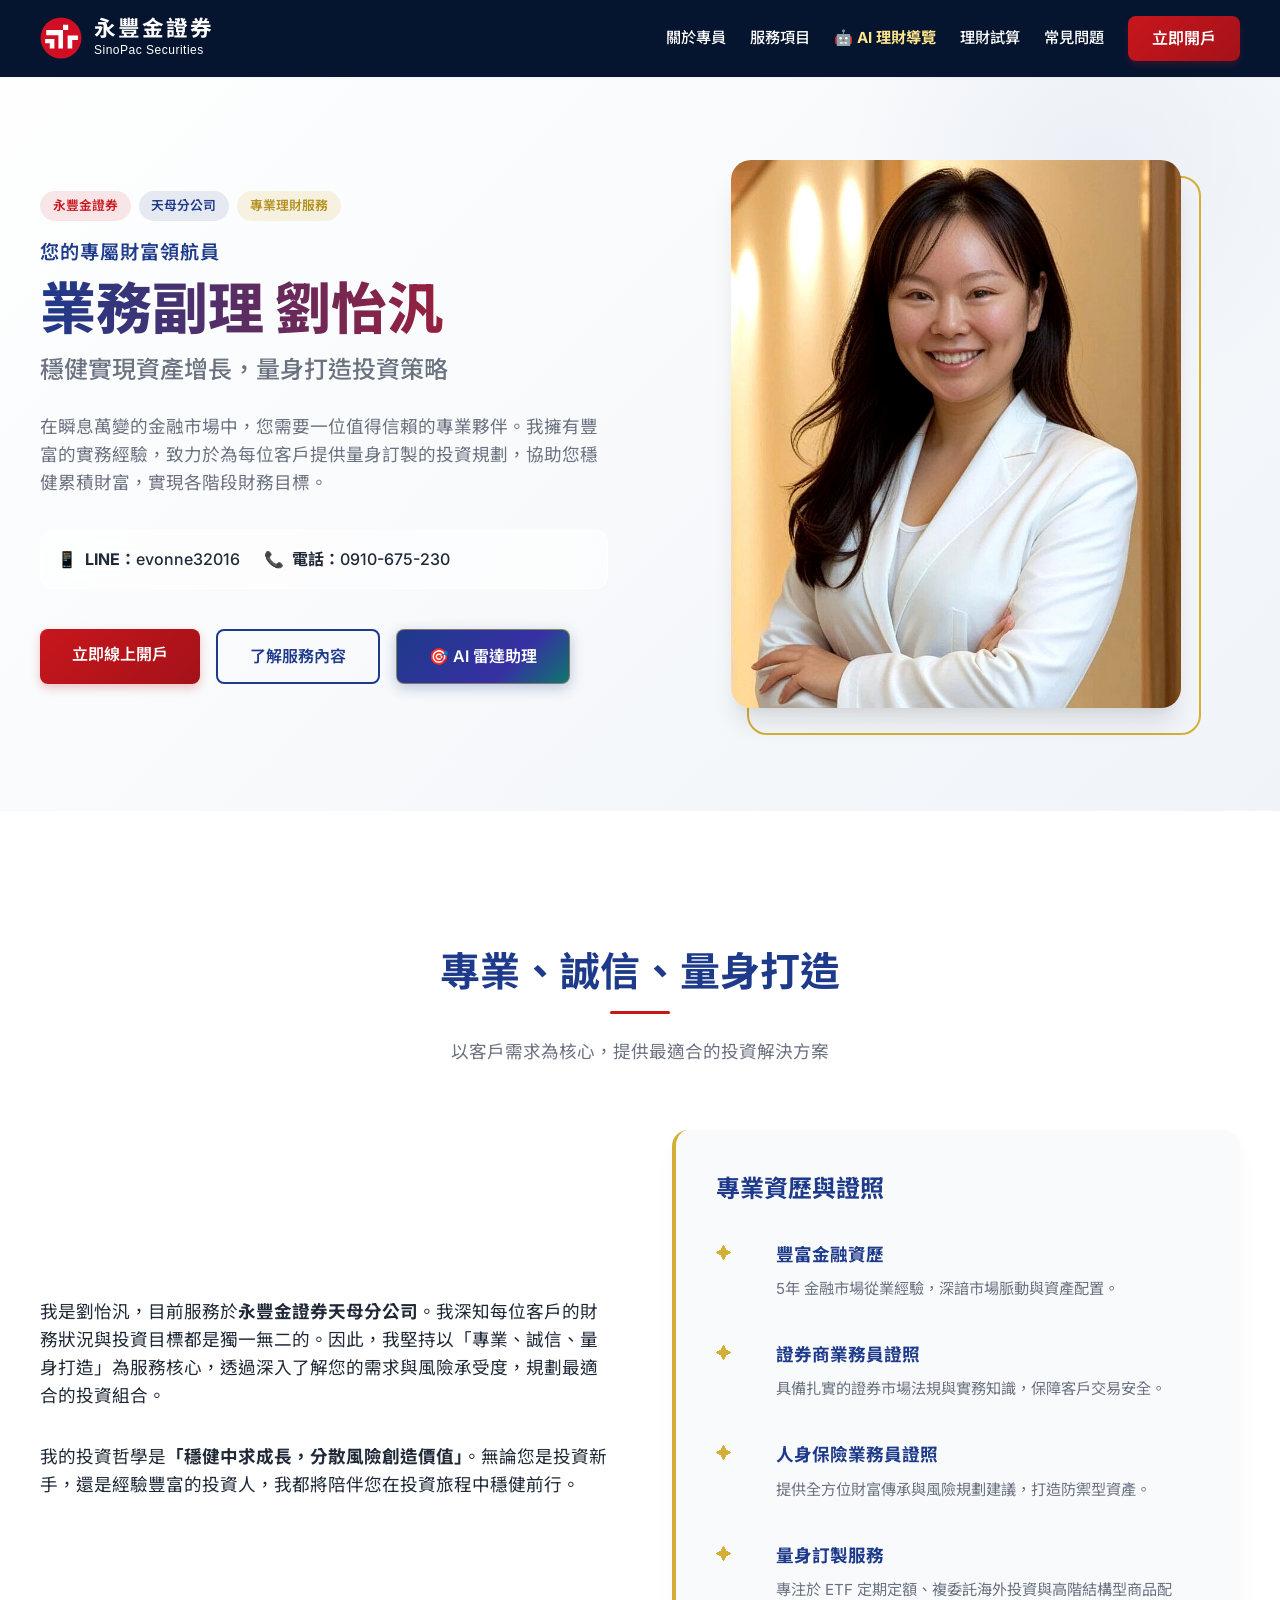
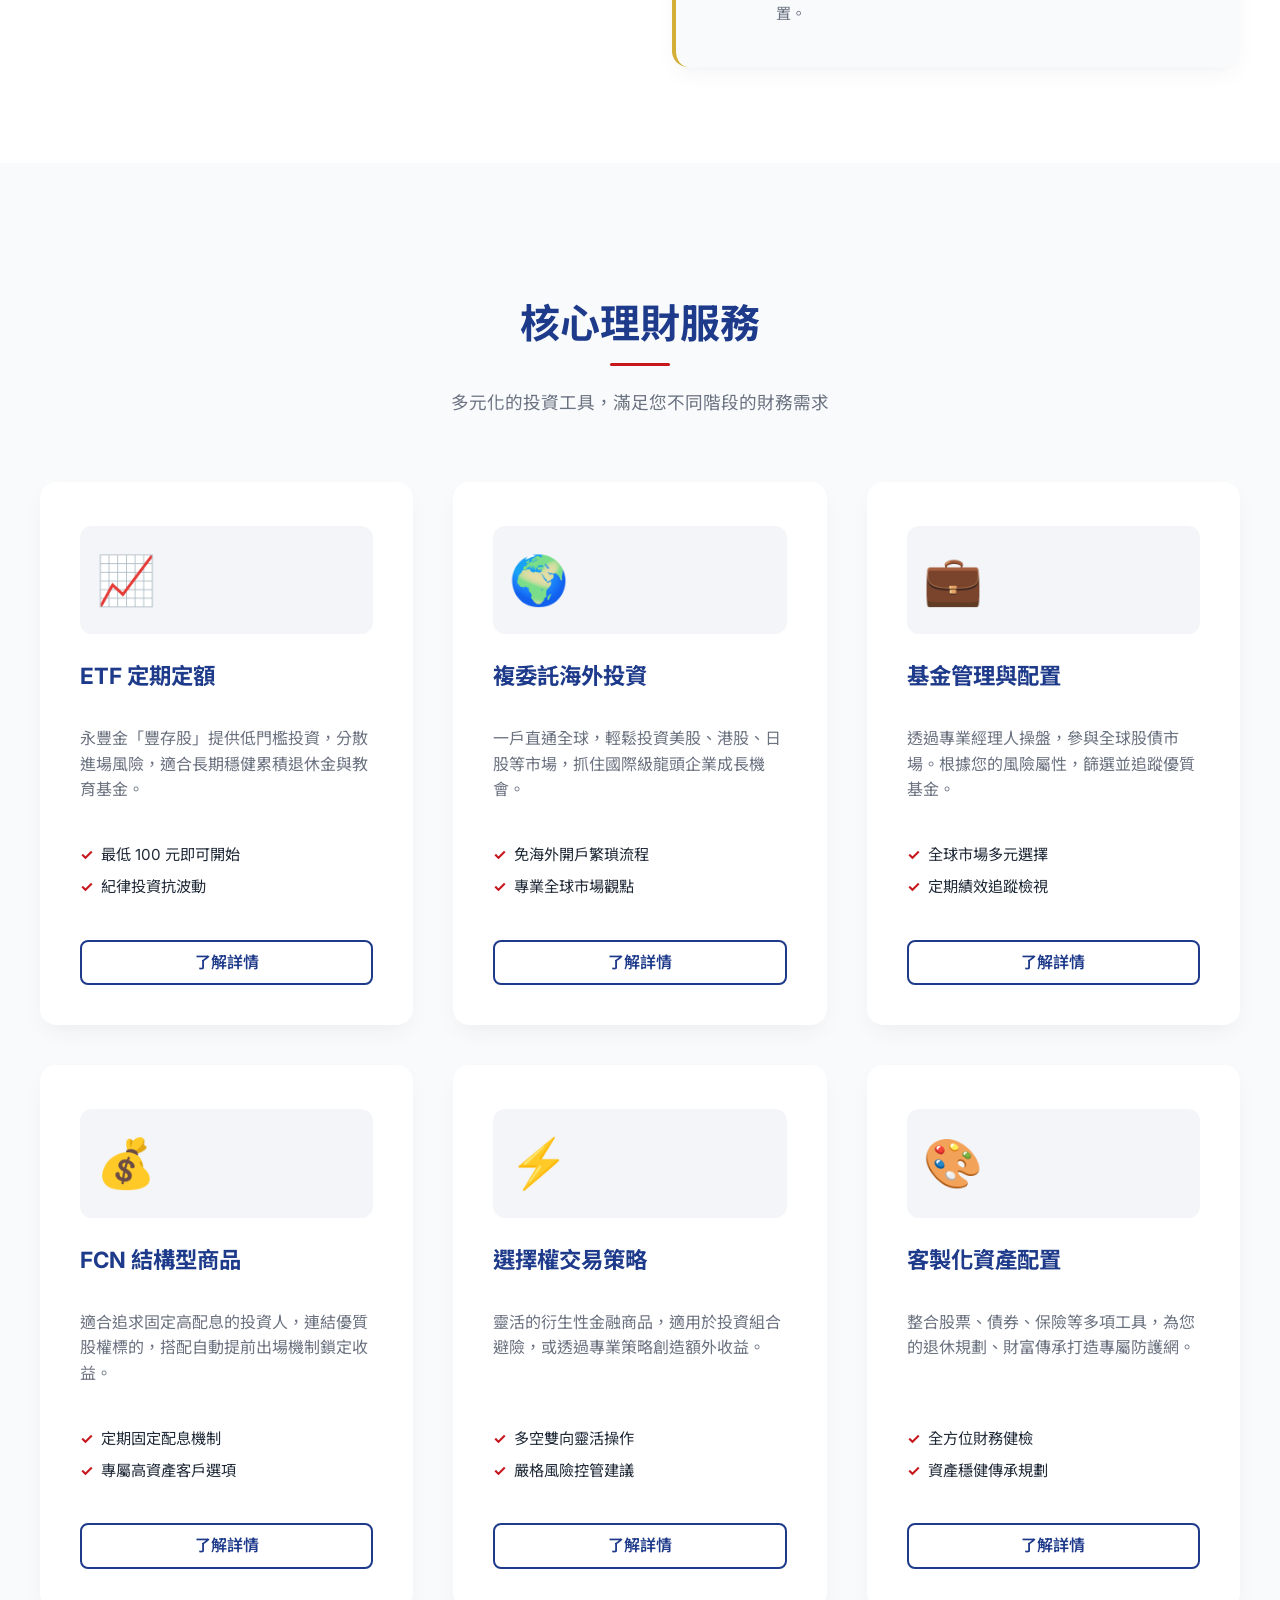
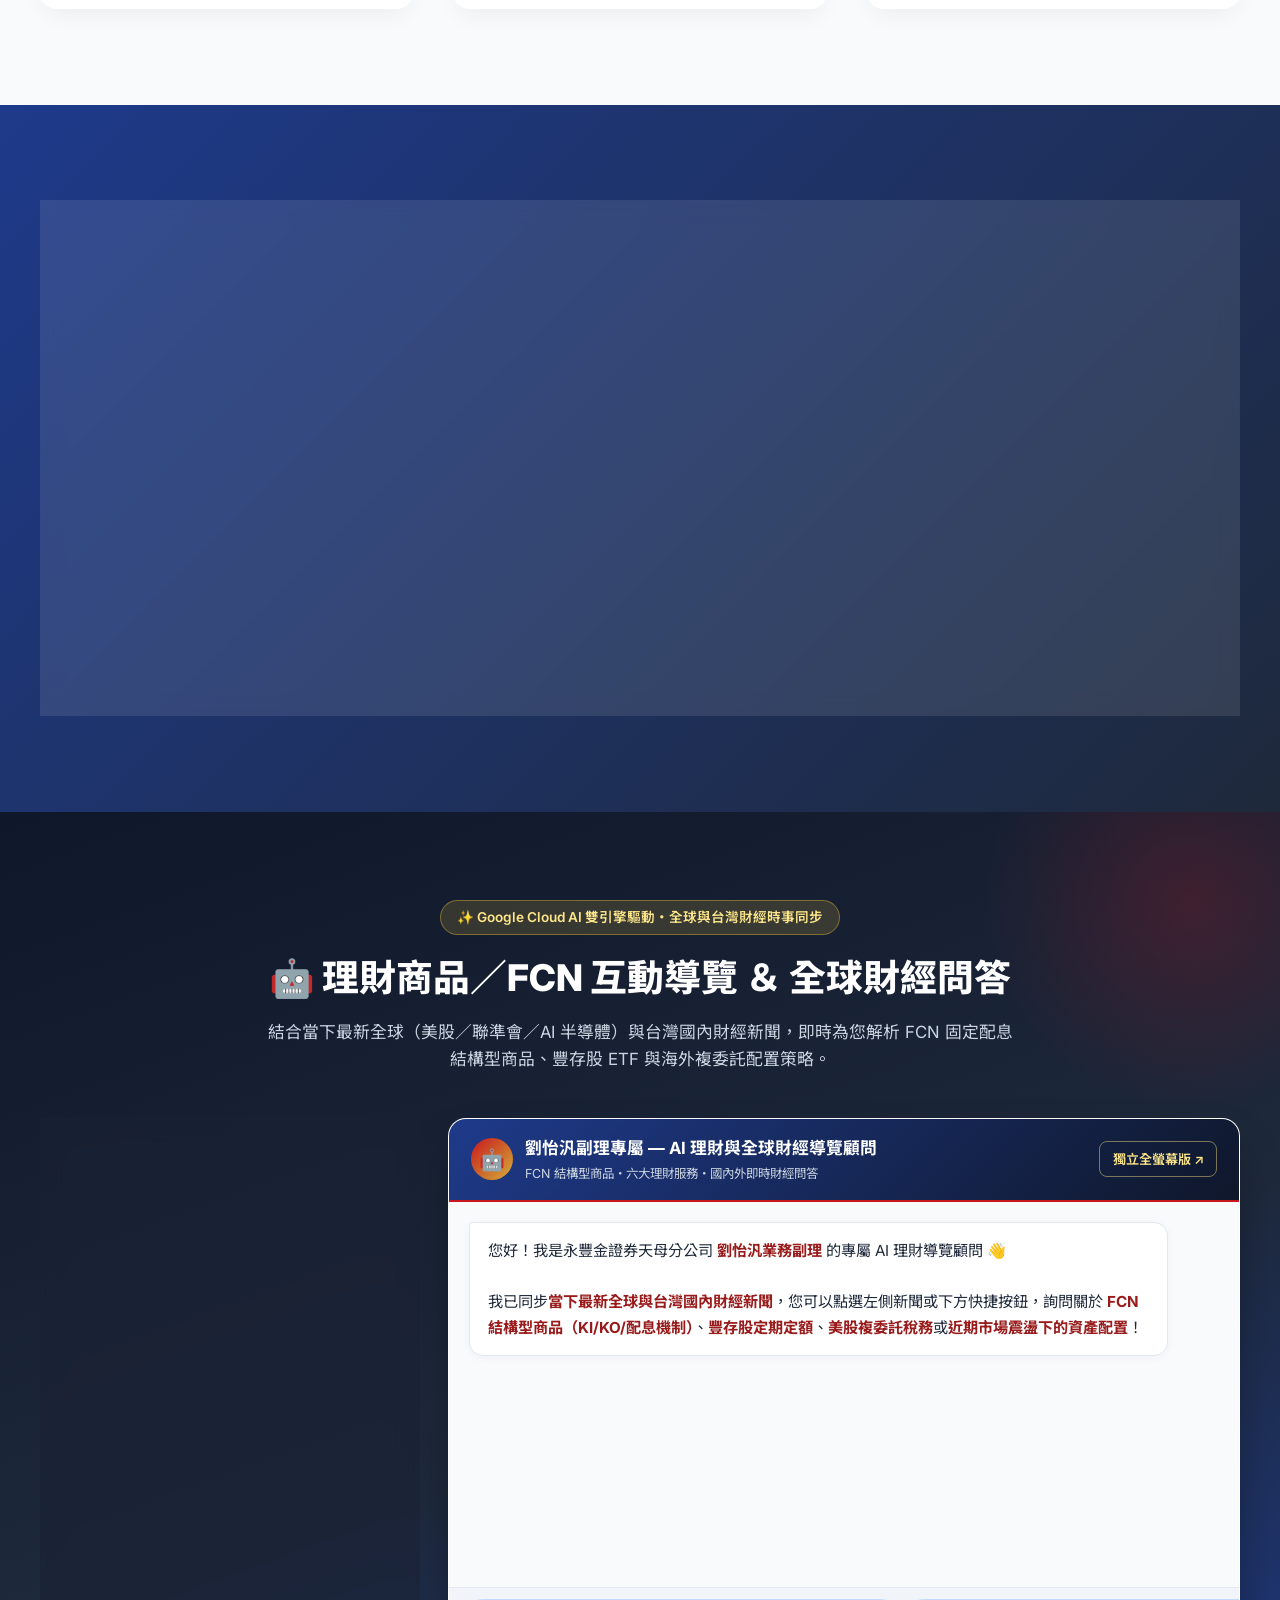
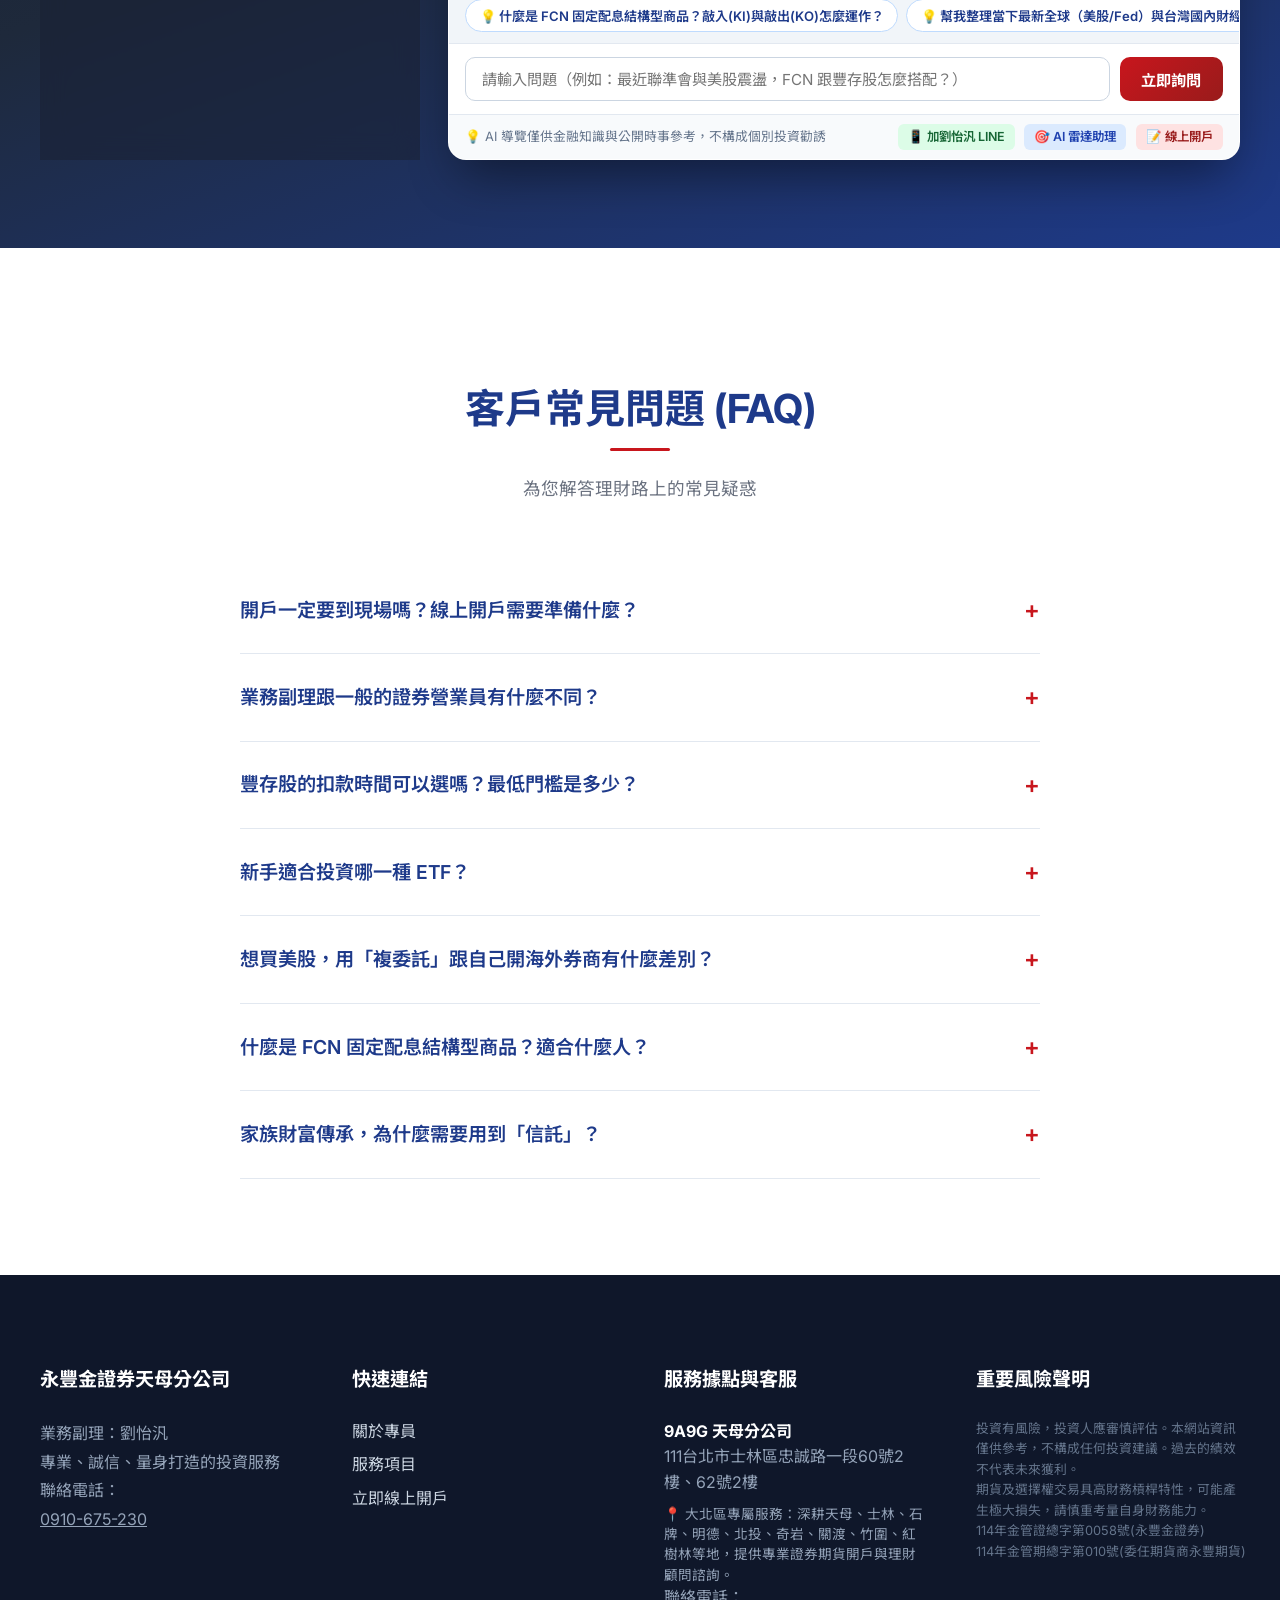
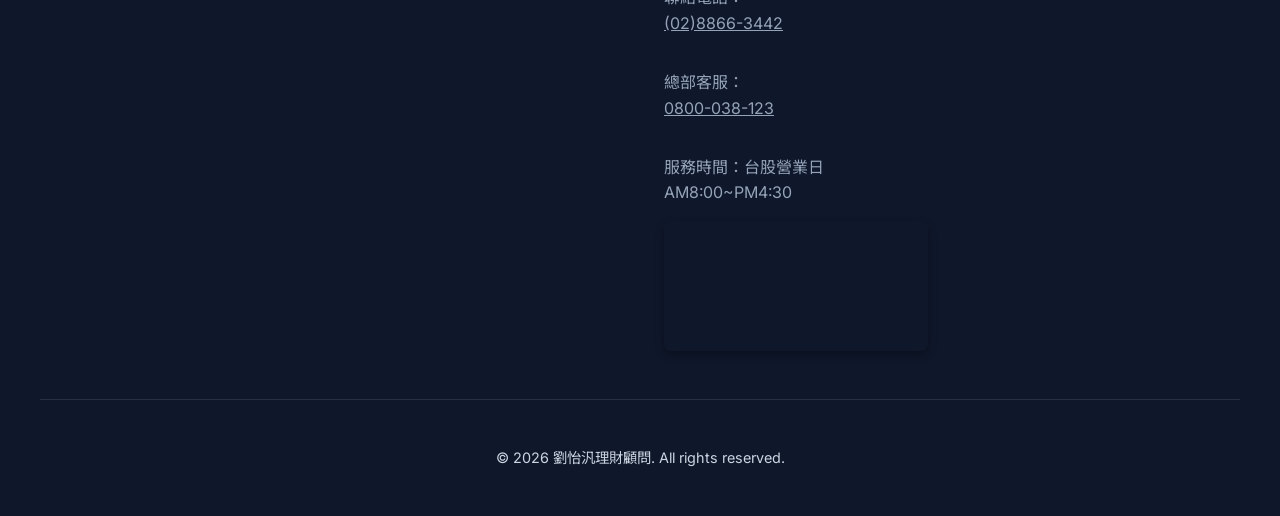
==== commit 123be0dc: "Bust cache for advisor_ai.js v3 to remove inline reference numbers" ====
--- a/index.html
+++ b/index.html
@@ -22,7 +22,7 @@
 <link crossorigin="" href="https://fonts.gstatic.com" rel="preconnect"/>
 <link href="https://fonts.googleapis.com/css2?family=Inter:wght@400;500;600;800&amp;family=Noto+Sans+TC:wght@400;500;700;900&amp;display=swap" rel="stylesheet"/>
 <link href="styles.css" rel="stylesheet"/>
-<link href="advisor_ai.css" rel="stylesheet"/>
+<link href="advisor_ai.css?v=20261114v3" rel="stylesheet"/>
 <!-- Schema.org JSON-LD -->
 <script type="application/ld+json">
     {
@@ -537,6 +537,6 @@
             }, 50);
         }
     </script>
-<script src="advisor_ai.js"></script>
+<script src="advisor_ai.js?v=20261114v3"></script>
 </body>
 </html>
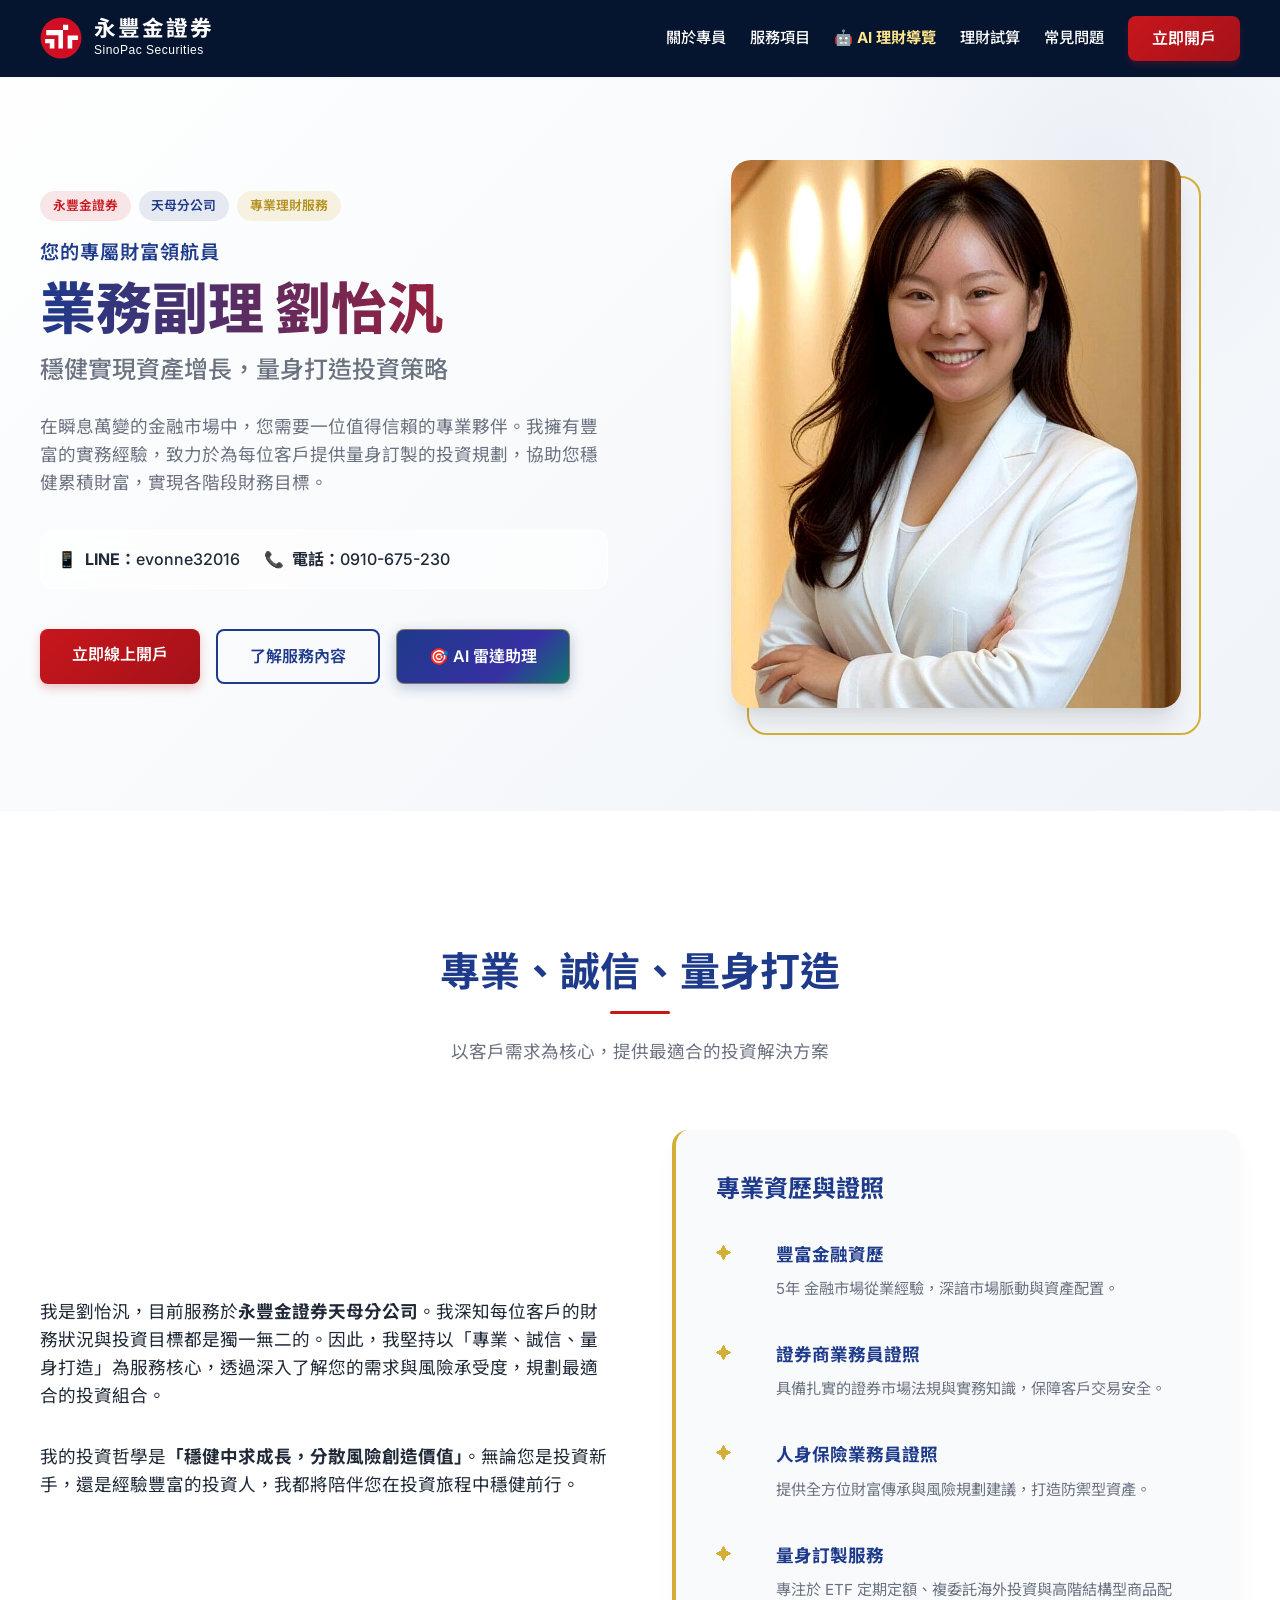
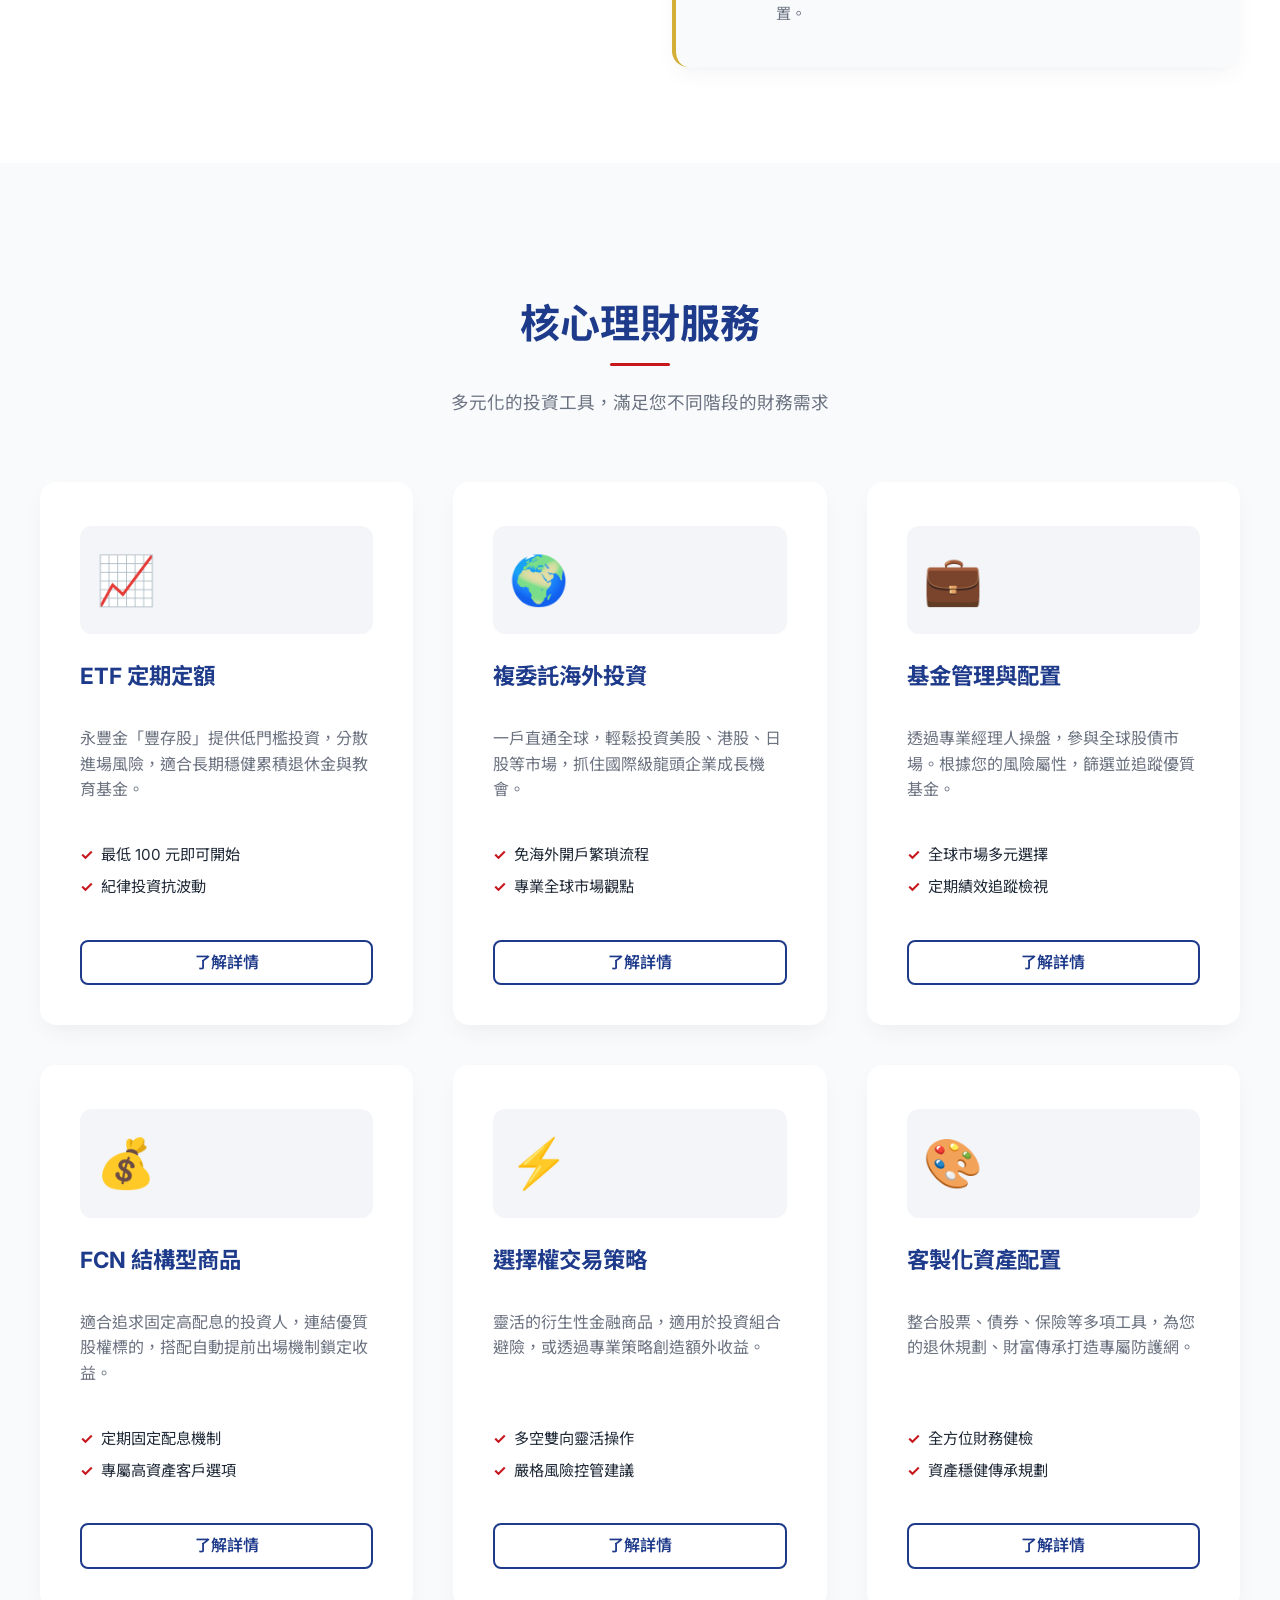
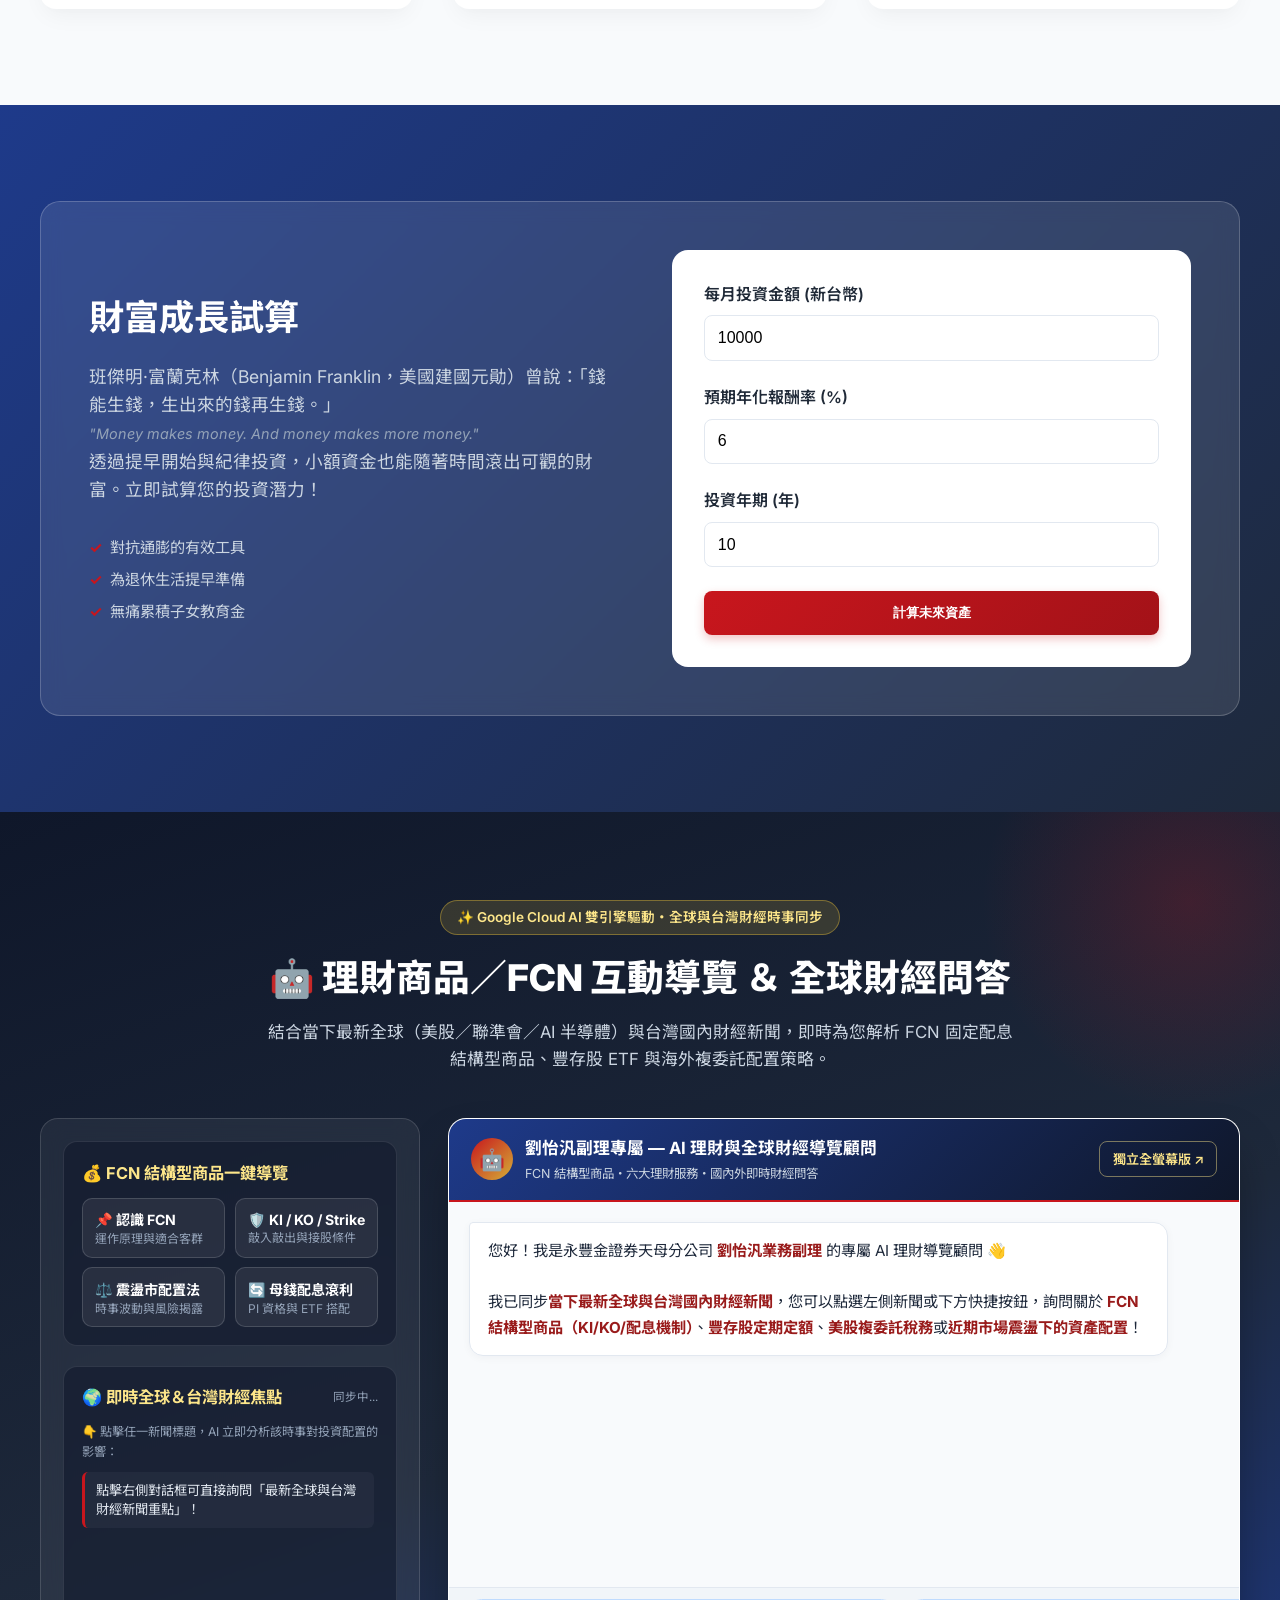
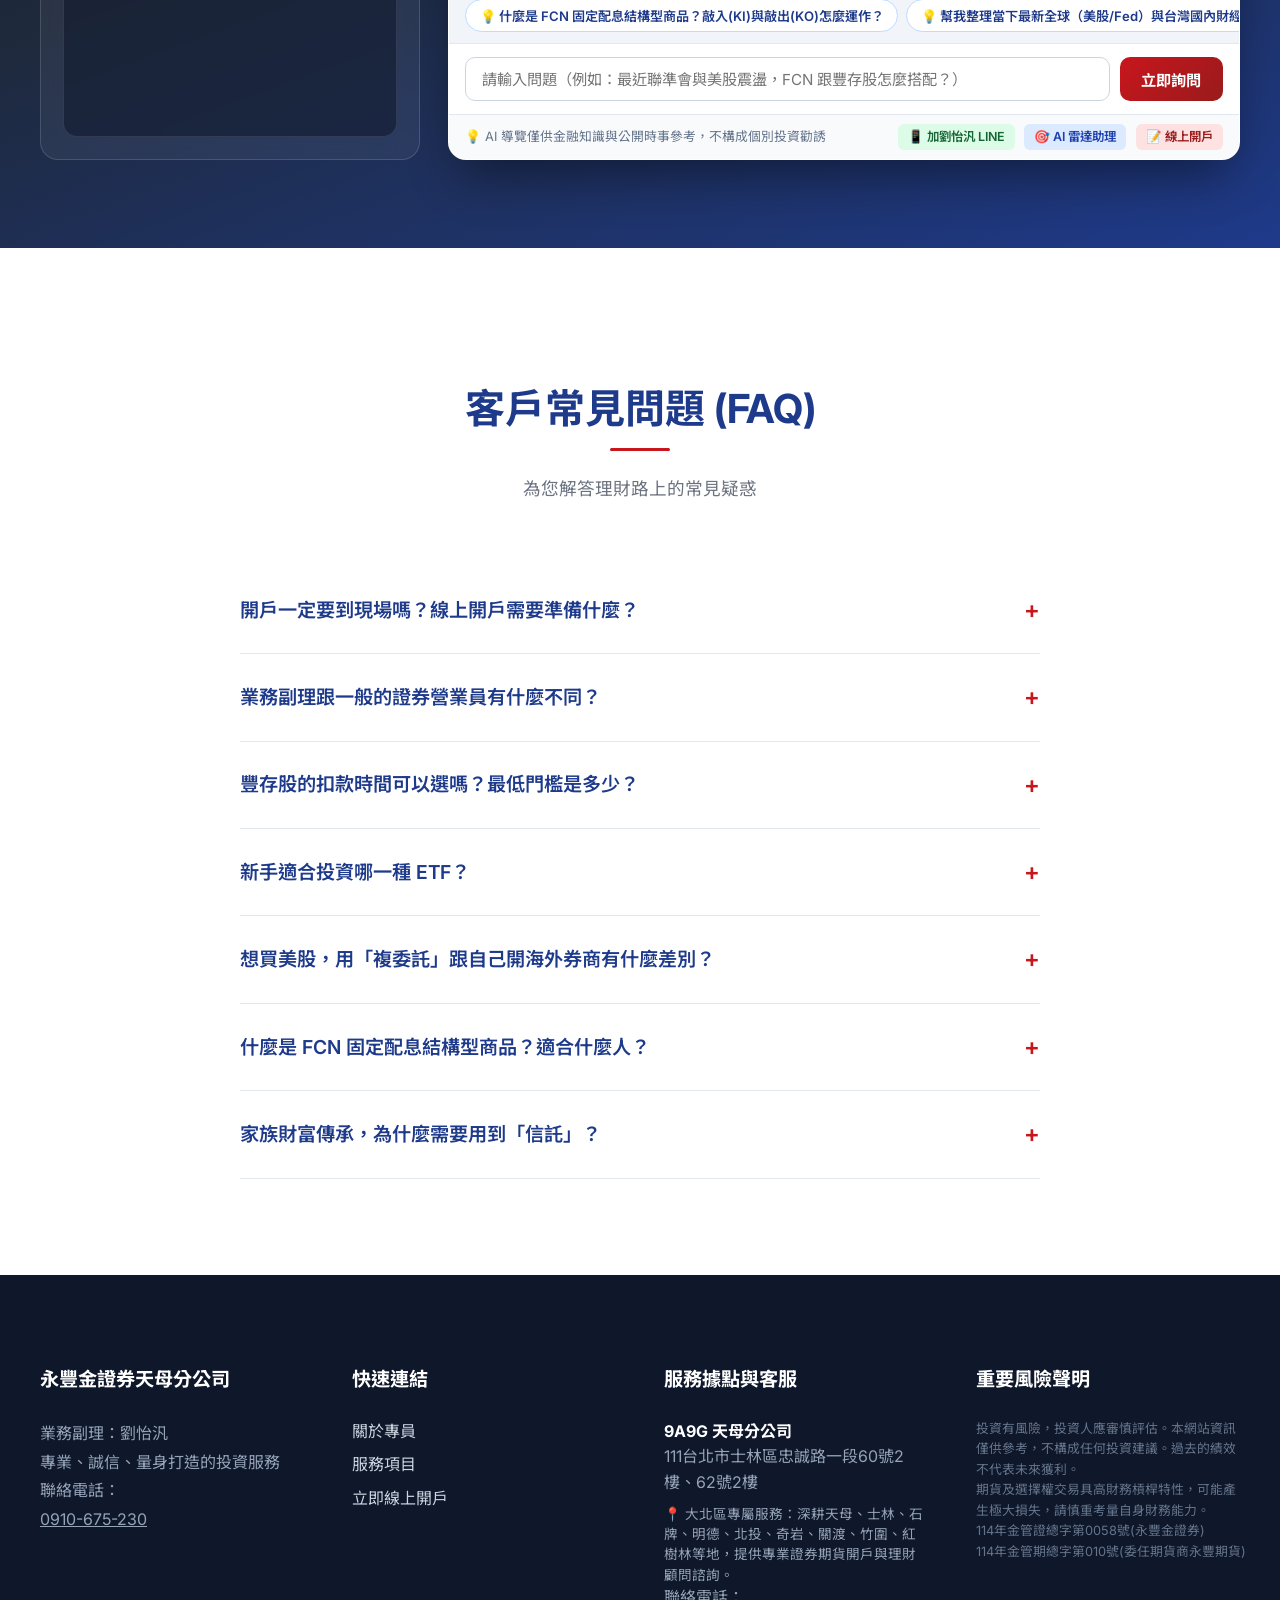
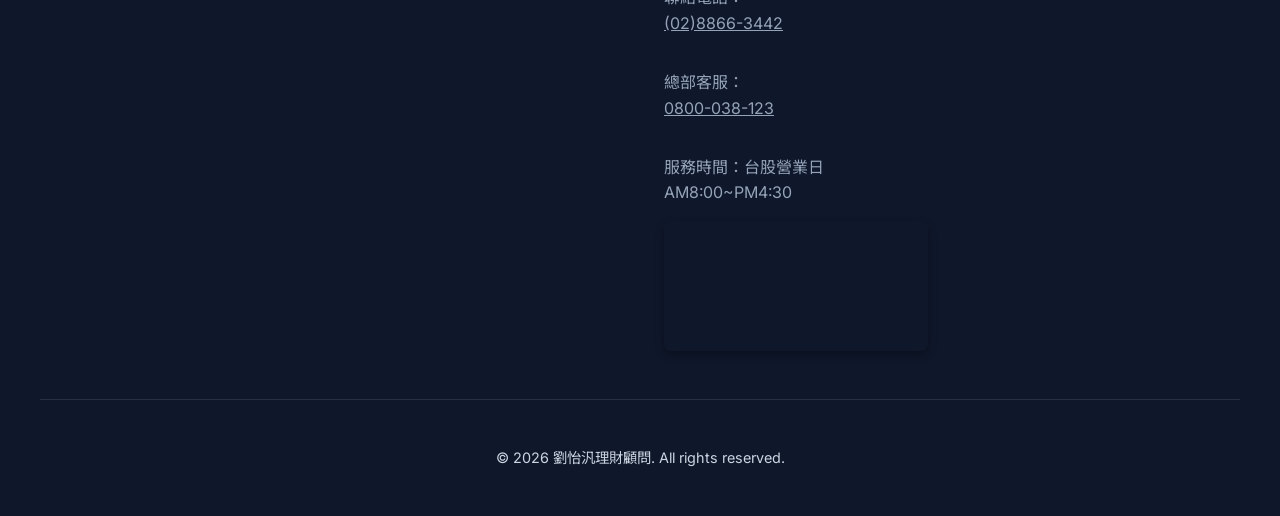
==== commit b80f88e5: "Upgrade live financial news highlights to 12 fast multi-source items" ====
--- a/index.html
+++ b/index.html
@@ -537,6 +537,6 @@
             }, 50);
         }
     </script>
-<script src="advisor_ai.js?v=20261114v3"></script>
+<script src="advisor_ai.js?v=20261114v4"></script>
 </body>
 </html>
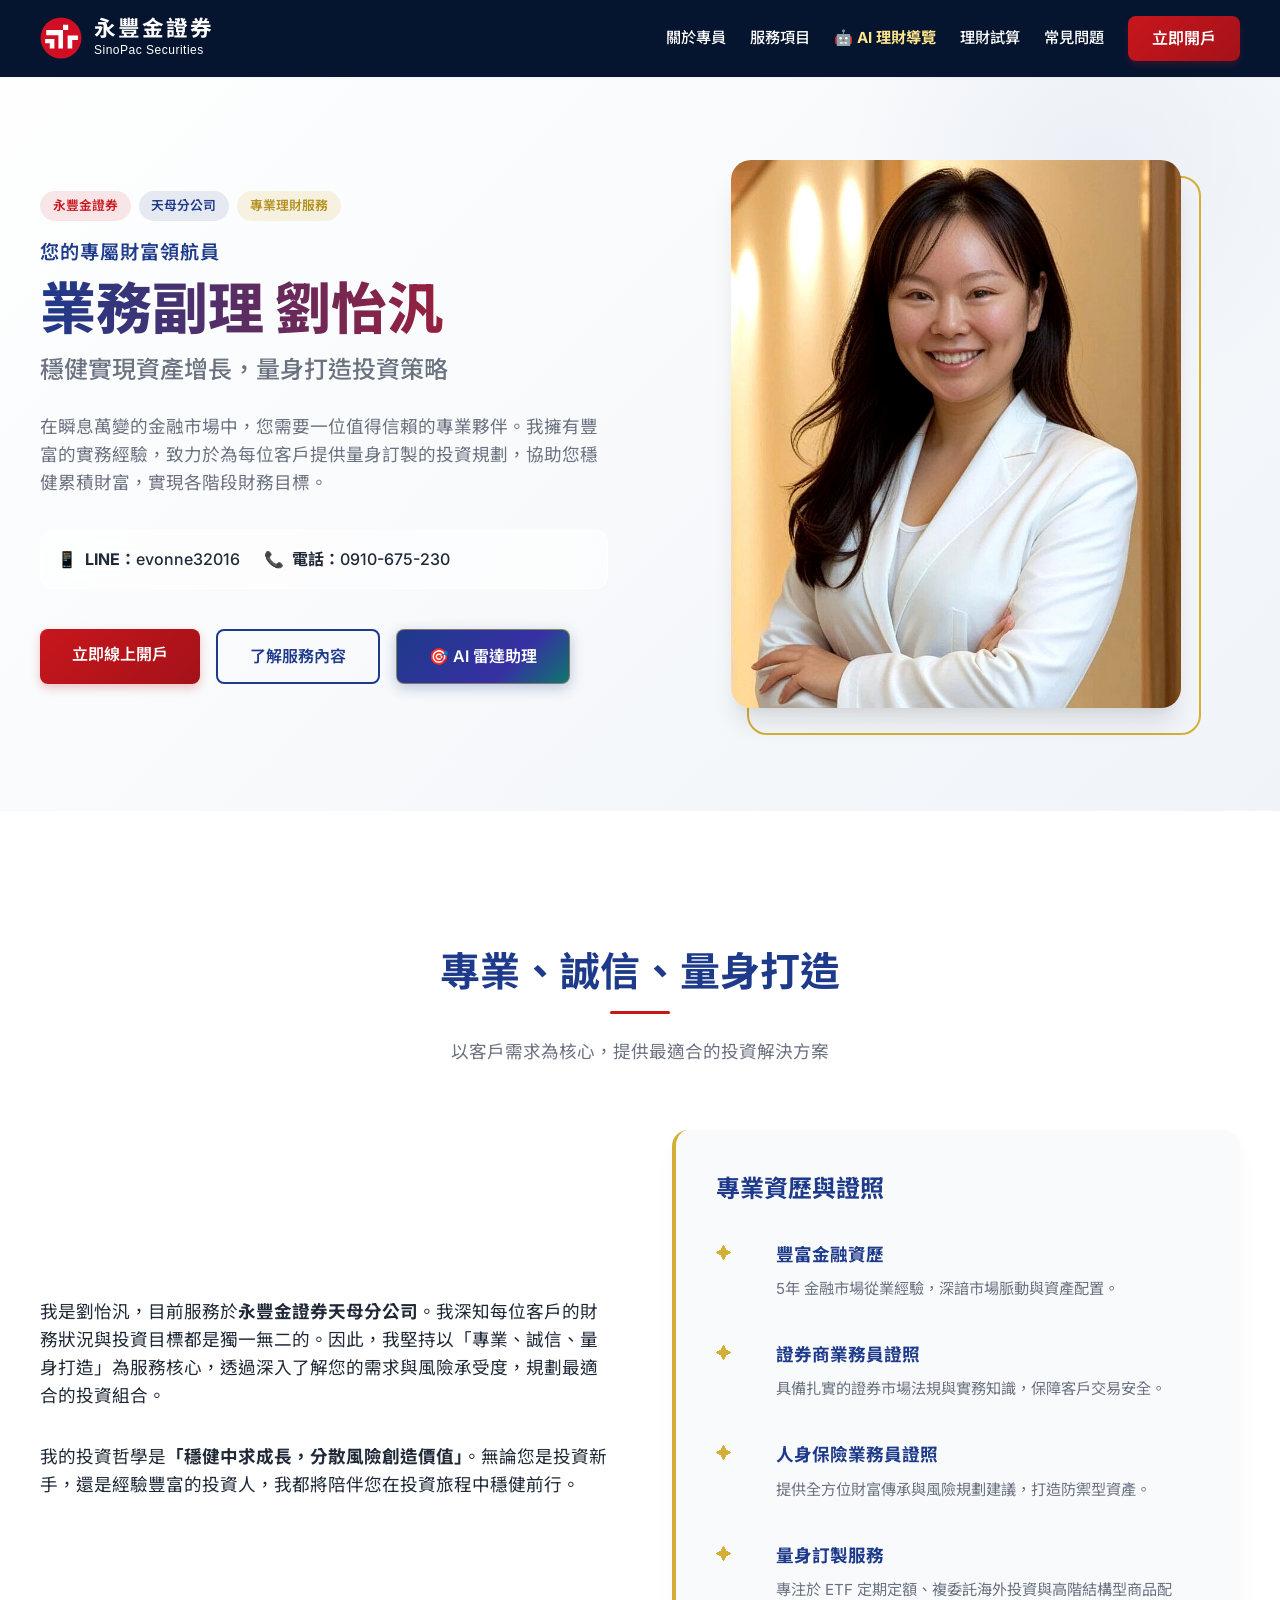
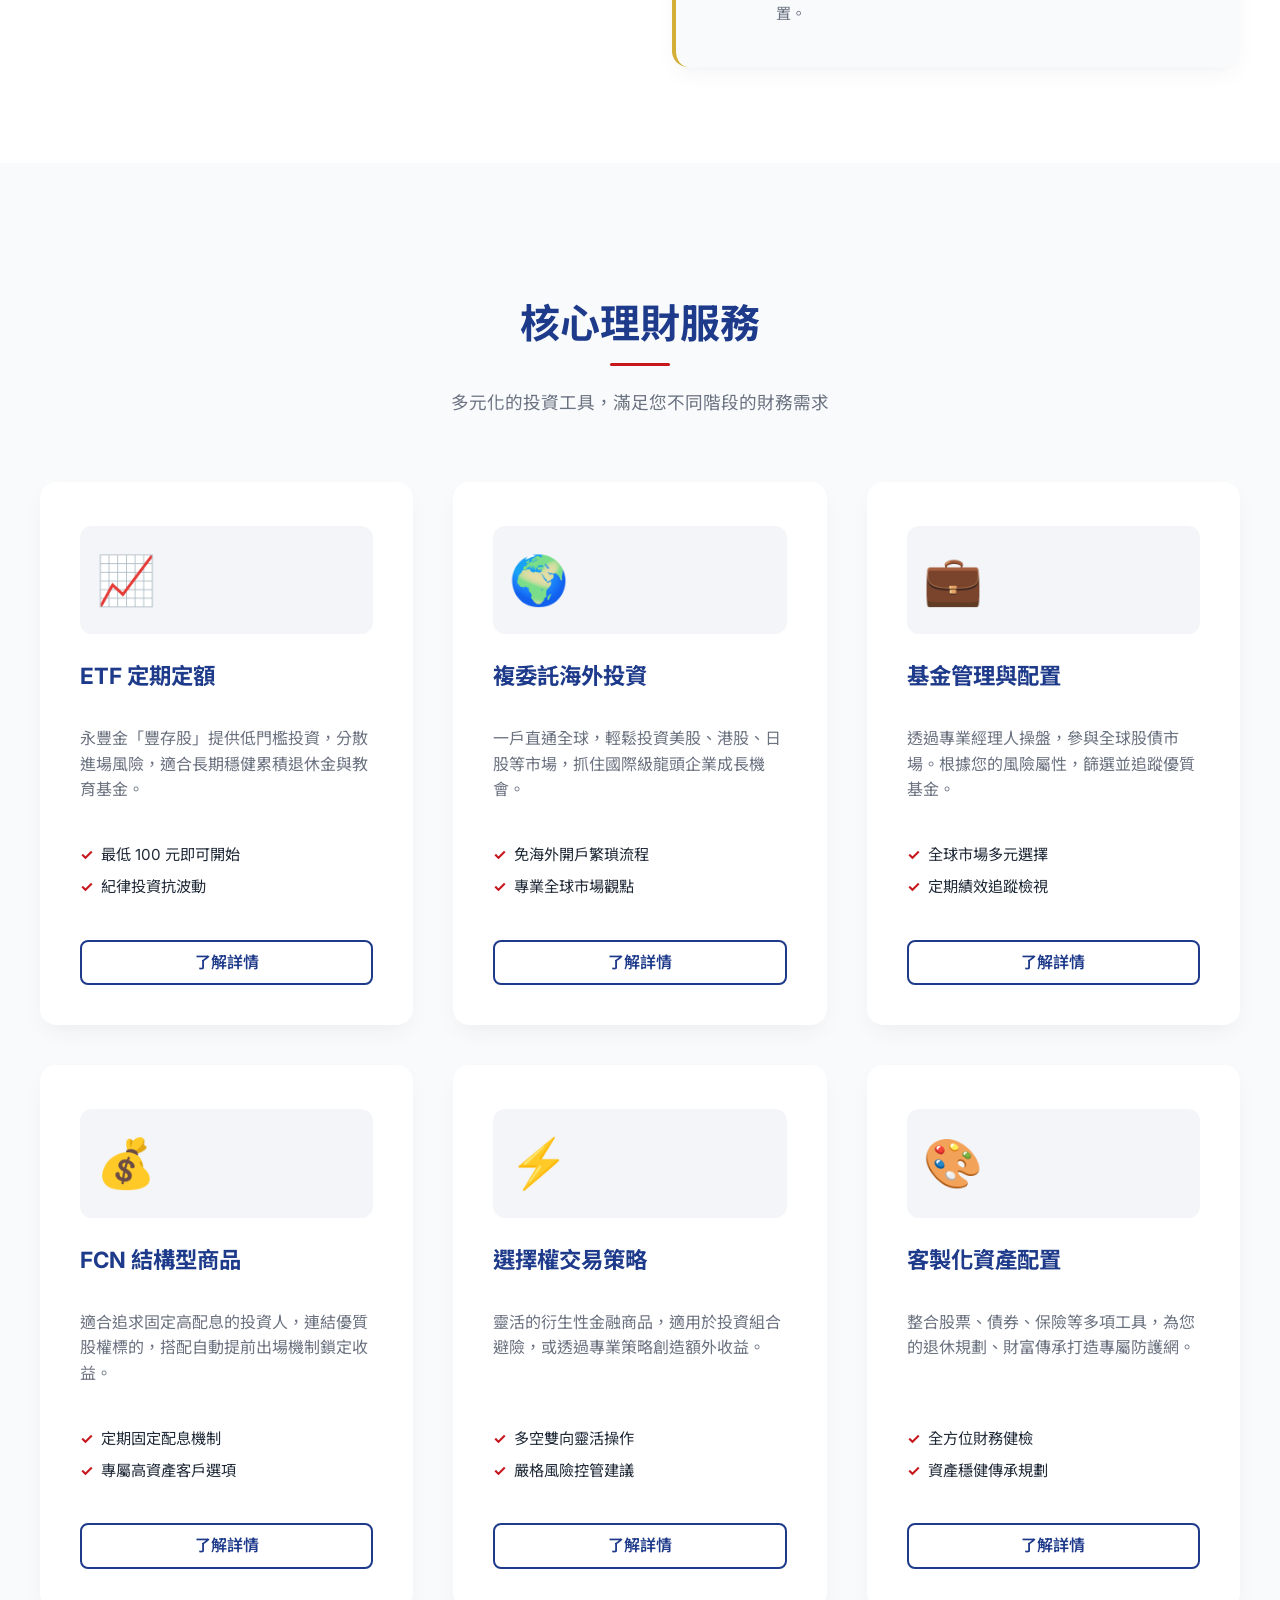
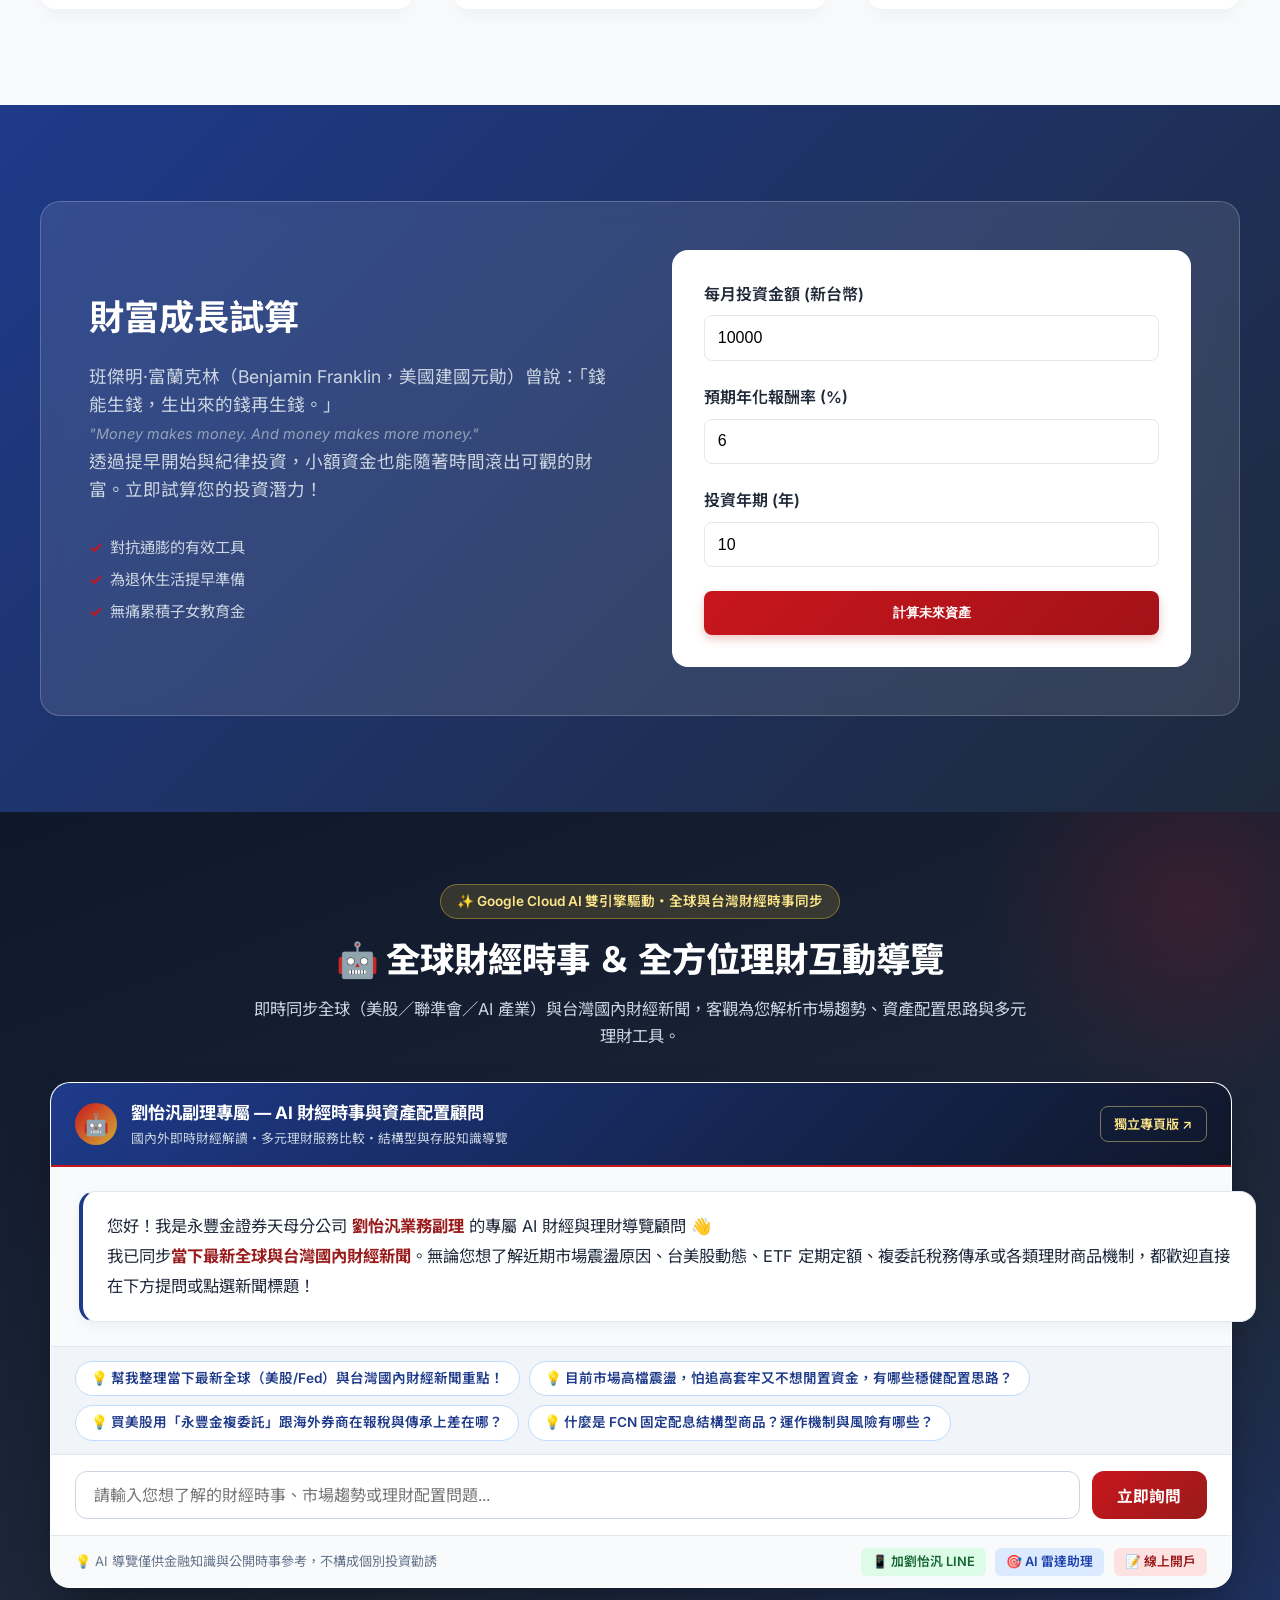
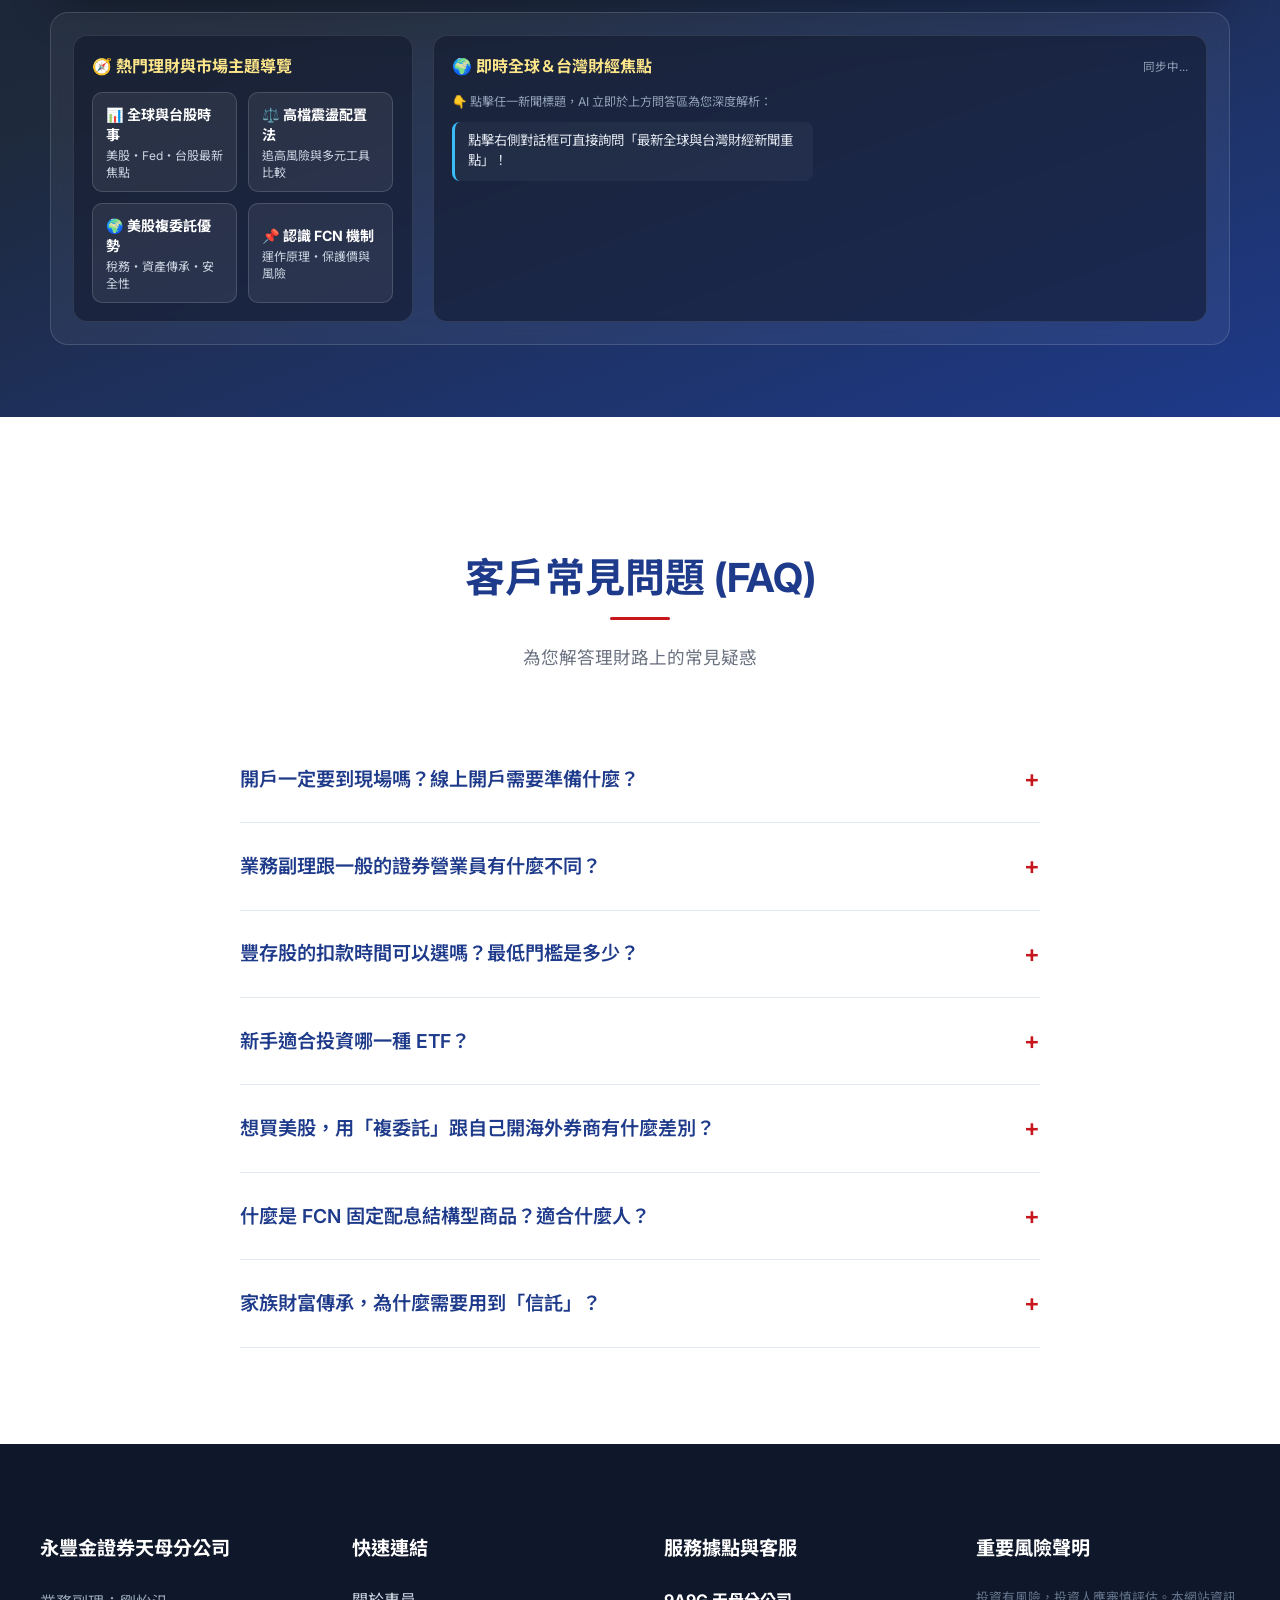
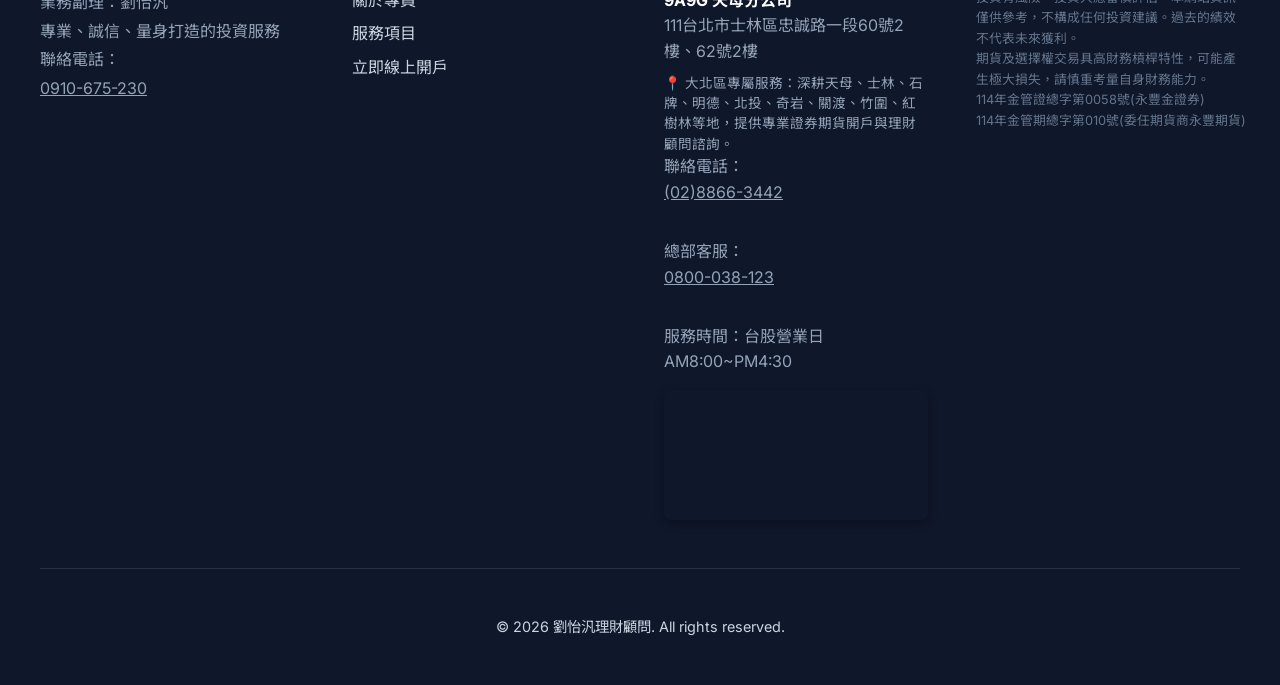
==== commit c6fb86ef: "Full-width auto-expanding answer view and consultative non-pushy advisory tone" ====
--- a/index.html
+++ b/index.html
@@ -22,7 +22,7 @@
 <link crossorigin="" href="https://fonts.gstatic.com" rel="preconnect"/>
 <link href="https://fonts.googleapis.com/css2?family=Inter:wght@400;500;600;800&amp;family=Noto+Sans+TC:wght@400;500;700;900&amp;display=swap" rel="stylesheet"/>
 <link href="styles.css" rel="stylesheet"/>
-<link href="advisor_ai.css?v=20261114v3" rel="stylesheet"/>
+<link href="advisor_ai.css?v=20261115v5" rel="stylesheet"/>
 <!-- Schema.org JSON-LD -->
 <script type="application/ld+json">
     {
@@ -303,31 +303,31 @@
 <div class="container">
 <div class="ai-advisor-header">
 <div class="ai-advisor-badge">✨ Google Cloud AI 雙引擎驅動・全球與台灣財經時事同步</div>
-<h2 class="ai-advisor-title">🤖 理財商品／FCN 互動導覽 ＆ 全球財經問答</h2>
-<p class="ai-advisor-subtitle">結合當下最新全球（美股／聯準會／AI 半導體）與台灣國內財經新聞，即時為您解析 FCN 固定配息結構型商品、豐存股 ETF 與海外複委託配置策略。</p>
+<h2 class="ai-advisor-title">🤖 全球財經時事 ＆ 全方位理財互動導覽</h2>
+<p class="ai-advisor-subtitle">即時同步全球（美股／聯準會／AI 產業）與台灣國內財經新聞，客觀為您解析市場趨勢、資產配置思路與多元理財工具。</p>
 </div>
 <div class="ai-workspace-grid">
 <div class="ai-side-panel">
 <div class="ai-panel-card">
-<h3>💰 FCN 結構型商品一鍵導覽</h3>
+<h3>🧭 熱門理財與市場主題導覽</h3>
 <div class="fcn-mini-terms">
-<button type="button" class="fcn-term-btn" data-ai-prompt="請用白話文完整介紹什麼是 FCN 固定配息結構型商品？適合什麼樣的投資人與市場環境？">
-<strong>📌 認識 FCN</strong><span>運作原理與適合客群</span>
+<button type="button" class="fcn-term-btn" data-ai-prompt="請幫我整理當下最新全球（美股、聯準會利率）與台灣國內財經新聞的核心重點與市場觀察！">
+<strong>📊 全球與台股時事</strong><span>美股・Fed・台股最新焦點</span>
 </button>
-<button type="button" class="fcn-term-btn" data-ai-prompt="請詳細解釋 FCN 的執行價(Strike)、敲出價(KO提前出場)與敲入價(KI下限保護)分別是什麼意思？什麼情況下會接到股票？">
-<strong>🛡️ KI / KO / Strike</strong><span>敲入敲出與接股條件</span>
+<button type="button" class="fcn-term-btn" data-ai-prompt="面對目前股市高檔震盪，投資人常擔心追高被套牢、空手又怕踏空，實務上有哪些兼顧下檔防禦與穩定現金流的多元配置思路？">
+<strong>⚖️ 高檔震盪配置法</strong><span>追高風險與多元工具比較</span>
 </button>
-<button type="button" class="fcn-term-btn" data-ai-prompt="在近期全球科技股與聯準會利率震盪環境下，配置 FCN 在挑選連結標的與設定 KI 保護價時要注意什麼風險？">
-<strong>⚖️ 震盪市配置法</strong><span>時事波動與風險揭露</span>
+<button type="button" class="fcn-term-btn" data-ai-prompt="透過國內券商「複委託」投資美股，跟自己開海外券商相比，在海外所得稅務、遺產傳承與資金安全上有什麼差異？">
+<strong>🌍 美股複委託優勢</strong><span>稅務・資產傳承・安全性</span>
 </button>
-<button type="button" class="fcn-term-btn" data-ai-prompt="什麼是把 FCN 每月配息轉投入豐存股定期定額的『母錢領息、子錢滾利』雙引擎策略？申購 FCN 需要什麼專業投資人(PI)資格？">
-<strong>🔄 母錢配息滾利</strong><span>PI 資格與 ETF 搭配</span>
+<button type="button" class="fcn-term-btn" data-ai-prompt="請用客觀白話的方式介紹什麼是 FCN 固定配息結構型商品？它的折價執行(Strike)、敲出(KO)與敲入保護(KI)機制及風險是什麼？">
+<strong>📌 認識 FCN 機制</strong><span>運作原理・保護價與風險</span>
 </button>
 </div>
 </div>
 <div class="ai-panel-card" style="flex:1;">
 <h3><span>🌍 即時全球＆台灣財經焦點</span><span id="live-news-stamp" style="font-size:0.72rem;color:#94A3B8;font-weight:400;">同步中...</span></h3>
-<p style="margin:0 0 0.65rem 0;font-size:0.76rem;color:#94A3B8;">👇 點擊任一新聞標題，AI 立即分析該時事對投資配置的影響：</p>
+<p style="margin:0 0 0.65rem 0;font-size:0.76rem;color:#94A3B8;">👇 點擊任一新聞標題，AI 立即於上方問答區為您深度解析：</p>
 <div class="news-live-list" id="live-news-list">
 <div class="news-live-item">正在載入最新美股、聯準會與台股即時新聞...</div>
 </div>
@@ -338,21 +338,21 @@
 <div class="ai-chat-topbar-info">
 <div class="ai-avatar-circle">🤖</div>
 <div>
-<h4>劉怡汎副理專屬 — AI 理財與全球財經導覽顧問</h4>
-<p>FCN 結構型商品・六大理財服務・國內外即時財經問答</p>
-</div>
-</div>
-<a href="ai_advisor.html" class="ai-fullscreen-link">獨立全螢幕版 ↗</a>
+<h4>劉怡汎副理專屬 — AI 財經時事與資產配置顧問</h4>
+<p>國內外即時財經解讀・多元理財服務比較・結構型與存股知識導覽</p>
+</div>
+</div>
+<a href="ai_advisor.html" class="ai-fullscreen-link">獨立專頁版 ↗</a>
 </div>
 <div class="ai-messages-box" id="inline-ai-messages">
 <div class="ai-msg ai-msg-bot">
-您好！我是永豐金證券天母分公司 <strong>劉怡汎業務副理</strong> 的專屬 AI 理財導覽顧問 👋<br><br>
-我已同步<strong>當下最新全球與台灣國內財經新聞</strong>，您可以點選左側新聞或下方快捷按鈕，詢問關於 <strong>FCN 結構型商品（KI/KO/配息機制）</strong>、<strong>豐存股定期定額</strong>、<strong>美股複委託稅務</strong>或<strong>近期市場震盪下的資產配置</strong>！
+您好！我是永豐金證券天母分公司 <strong>劉怡汎業務副理</strong> 的專屬 AI 財經與理財導覽顧問 👋<br>
+我已同步<strong>當下最新全球與台灣國內財經新聞</strong>。無論您想了解近期市場震盪原因、台美股動態、ETF 定期定額、複委託稅務傳承或各類理財商品機制，都歡迎直接在下方提問或點選新聞標題！
 </div>
 </div>
 <div class="ai-chips-bar" id="inline-ai-chips"></div>
 <div class="ai-input-area">
-<input type="text" class="ai-input-field" id="inline-ai-input" placeholder="請輸入問題（例如：最近聯準會與美股震盪，FCN 跟豐存股怎麼搭配？）" />
+<input type="text" class="ai-input-field" id="inline-ai-input" placeholder="請輸入您想了解的財經時事、市場趨勢或理財配置問題..." />
 <button type="button" class="ai-send-btn" id="inline-ai-send">立即詢問</button>
 </div>
 <div class="ai-bottom-actions">
@@ -537,6 +537,6 @@
             }, 50);
         }
     </script>
-<script src="advisor_ai.js?v=20261114v4"></script>
+<script src="advisor_ai.js?v=20261115v5"></script>
 </body>
 </html>
--- a/advisor_ai.css
+++ b/advisor_ai.css
@@ -1,4 +1,4 @@
-/* === 永豐金證券 劉怡汎業務副理 — AI 理財與 FCN 互動導覽樣式 === */
+/* === 永豐金證券 劉怡汎業務副理 — AI 財經時事與資產配置互動導覽樣式 (全寬自適應大視野版) === */
 
 .hero-cta {
     flex-wrap: wrap;
@@ -32,11 +32,15 @@
 
 /* --- 首頁與獨立頁 AI 互動導覽專區 --- */
 .ai-advisor-section {
-    padding: 5.5rem 0;
+    padding: 4.5rem 0;
     background: linear-gradient(160deg, #0F172A 0%, #1E293B 55%, #1E3A8A 100%);
     color: #F8FAFC;
     position: relative;
     overflow: hidden;
+}
+
+.ai-advisor-section .container {
+    max-width: 1180px;
 }
 
 .ai-advisor-section::before {
@@ -46,14 +50,14 @@
     right: -120px;
     width: 420px;
     height: 420px;
-    background: radial-gradient(circle, rgba(200, 22, 29, 0.22) 0%, transparent 70%);
+    background: radial-gradient(circle, rgba(200, 22, 29, 0.18) 0%, transparent 70%);
     border-radius: 50%;
     pointer-events: none;
 }
 
 .ai-advisor-header {
     text-align: center;
-    margin-bottom: 2.8rem;
+    margin-bottom: 2rem;
 }
 
 .ai-advisor-badge {
@@ -67,37 +71,308 @@
     border-radius: 999px;
     font-size: 0.85rem;
     font-weight: 600;
-    margin-bottom: 0.9rem;
+    margin-bottom: 0.8rem;
 }
 
 .ai-advisor-title {
-    font-size: 2.3rem;
+    font-size: 2.15rem;
     font-weight: 800;
     color: #FFFFFF;
-    margin: 0 0 0.7rem 0;
+    margin: 0 0 0.6rem 0;
 }
 
 .ai-advisor-subtitle {
     color: #CBD5E1;
-    font-size: 1.05rem;
-    max-width: 760px;
+    font-size: 1.02rem;
+    max-width: 780px;
     margin: 0 auto;
-}
-
+    line-height: 1.65;
+}
+
+/* 全寬度上下堆疊架構：上方 100% 滿版問答主舞台（重點最大化！），下方雙欄主題與即時財經新聞 */
 .ai-workspace-grid {
-    display: grid;
-    grid-template-columns: 380px 1fr;
-    gap: 1.75rem;
-    align-items: stretch;
-}
-
+    display: flex;
+    flex-direction: column;
+    gap: 1.5rem;
+}
+
+/* 問答主舞台排第一順位，100% 全寬、高度隨回答內容自動完整展開，徹底告別窄小內捲軸！ */
+.ai-chat-card {
+    order: 1;
+    width: 100%;
+    height: auto !important;
+    min-height: 0;
+    background: #FFFFFF;
+    color: #1E293B;
+    border-radius: 20px;
+    box-shadow: 0 25px 50px -12px rgba(0, 0, 0, 0.42);
+    display: flex;
+    flex-direction: column;
+    overflow: visible;
+    border: 1px solid rgba(255, 255, 255, 0.22);
+}
+
+.ai-chat-topbar {
+    background: linear-gradient(135deg, #1E3A8A 0%, #0F172A 100%);
+    color: #FFFFFF;
+    padding: 1rem 1.5rem;
+    border-radius: 19px 19px 0 0;
+    display: flex;
+    align-items: center;
+    justify-content: space-between;
+    gap: 1rem;
+    border-bottom: 2px solid #C8161D;
+}
+
+.ai-chat-topbar-info {
+    display: flex;
+    align-items: center;
+    gap: 0.85rem;
+}
+
+.ai-avatar-circle {
+    width: 42px;
+    height: 42px;
+    border-radius: 50%;
+    background: linear-gradient(135deg, #C8161D, #D4AF37);
+    display: flex;
+    align-items: center;
+    justify-content: center;
+    font-size: 1.3rem;
+    flex-shrink: 0;
+}
+
+.ai-chat-topbar h4 {
+    margin: 0;
+    font-size: 1.08rem;
+    font-weight: 700;
+}
+
+.ai-chat-topbar p {
+    margin: 2px 0 0 0;
+    font-size: 0.8rem;
+    color: #CBD5E1;
+}
+
+.ai-fullscreen-link {
+    color: #FDE68A;
+    text-decoration: none;
+    font-size: 0.82rem;
+    font-weight: 600;
+    padding: 0.42rem 0.85rem;
+    border: 1px solid rgba(253, 230, 138, 0.45);
+    border-radius: 8px;
+    white-space: nowrap;
+    transition: all 0.2s;
+}
+
+.ai-fullscreen-link:hover {
+    background: rgba(253, 230, 138, 0.15);
+}
+
+/* 對話回答區：未提問時緊湊無大片留白；提問後隨文章長度 100% 完整撐開，直接滑網頁即可舒適閱讀全文！ */
+.ai-messages-box {
+    padding: 1.5rem 1.75rem;
+    background: #F8FAFC;
+    display: flex;
+    flex-direction: column;
+    gap: 1.15rem;
+    height: auto;
+    max-height: none;
+    overflow-y: visible;
+}
+
+.ai-msg {
+    padding: 1.25rem 1.5rem;
+    border-radius: 16px;
+    font-size: 1.02rem;
+    line-height: 1.82;
+    word-break: break-word;
+}
+
+/* AI 回答泡泡佔滿 100% 寬度，像專業財經專欄一樣寬敞清晰 */
+.ai-msg-bot {
+    width: 100%;
+    max-width: 100%;
+    align-self: stretch;
+    background: #FFFFFF;
+    color: #1E293B;
+    border: 1px solid #E2E8F0;
+    border-left: 4px solid #1E3A8A;
+    box-shadow: 0 4px 14px rgba(15, 23, 42, 0.05);
+}
+
+.ai-msg-user {
+    max-width: 85%;
+    align-self: flex-end;
+    background: linear-gradient(135deg, #1E3A8A, #2563EB);
+    color: #FFFFFF;
+    border-top-right-radius: 4px;
+    padding: 0.85rem 1.25rem;
+    font-size: 0.98rem;
+}
+
+.ai-msg-bot h3, .ai-msg-bot h4 {
+    color: #1E3A8A;
+    margin: 1rem 0 0.5rem 0;
+    font-size: 1.12rem;
+    padding-bottom: 0.35rem;
+    border-bottom: 1px solid #F1F5F9;
+}
+
+.ai-msg-bot h3:first-child, .ai-msg-bot h4:first-child {
+    margin-top: 0;
+}
+
+.ai-msg-bot ul, .ai-msg-bot ol {
+    margin: 0.5rem 0 0.85rem 0;
+    padding-left: 1.4rem;
+}
+
+.ai-msg-bot li {
+    margin-bottom: 0.45rem;
+}
+
+.ai-msg-bot strong {
+    color: #991B1B;
+}
+
+.ai-msg-sources {
+    margin-top: 0.9rem;
+    padding-top: 0.65rem;
+    border-top: 1px dashed #CBD5E1;
+    display: flex;
+    flex-wrap: wrap;
+    gap: 0.45rem;
+    font-size: 0.78rem;
+    color: #64748B;
+}
+
+.ai-source-tag {
+    background: #EFF6FF;
+    color: #1E40AF;
+    padding: 3px 10px;
+    border-radius: 999px;
+    font-weight: 500;
+}
+
+/* 快捷問題膠囊：自動換行，消除醜陋的灰色橫向捲軸 */
+.ai-chips-bar {
+    padding: 0.85rem 1.5rem;
+    background: #F1F5F9;
+    border-top: 1px solid #E2E8F0;
+    display: flex;
+    flex-wrap: wrap;
+    gap: 0.55rem;
+}
+
+.ai-chip-btn {
+    background: #FFFFFF;
+    color: #1E3A8A;
+    border: 1px solid #BFDBFE;
+    border-radius: 999px;
+    padding: 0.45rem 0.95rem;
+    font-size: 0.85rem;
+    font-weight: 600;
+    cursor: pointer;
+    transition: all 0.2s ease;
+    font-family: inherit;
+    text-align: left;
+    line-height: 1.4;
+}
+
+.ai-chip-btn:hover {
+    background: #1E3A8A;
+    color: #FFFFFF;
+    border-color: #1E3A8A;
+}
+
+.ai-input-area {
+    padding: 1rem 1.5rem;
+    background: #FFFFFF;
+    border-top: 1px solid #E2E8F0;
+    display: flex;
+    gap: 0.75rem;
+}
+
+.ai-input-field {
+    flex: 1;
+    border: 1.5px solid #CBD5E1;
+    border-radius: 12px;
+    padding: 0.82rem 1.1rem;
+    font-size: 1rem;
+    font-family: inherit;
+    outline: none;
+    transition: border-color 0.2s;
+}
+
+.ai-input-field:focus {
+    border-color: #1E3A8A;
+}
+
+.ai-send-btn {
+    background: linear-gradient(135deg, #C8161D, #991B1B);
+    color: #FFFFFF;
+    border: none;
+    border-radius: 12px;
+    padding: 0 1.6rem;
+    font-weight: 700;
+    font-size: 0.98rem;
+    cursor: pointer;
+    font-family: inherit;
+    white-space: nowrap;
+    transition: opacity 0.2s, transform 0.2s;
+}
+
+.ai-send-btn:hover {
+    transform: translateY(-1px);
+}
+
+.ai-send-btn:disabled {
+    opacity: 0.55;
+    cursor: not-allowed;
+}
+
+.ai-bottom-actions {
+    padding: 0.7rem 1.5rem;
+    background: #F8FAFC;
+    border-top: 1px solid #E2E8F0;
+    border-radius: 0 0 19px 19px;
+    display: flex;
+    flex-wrap: wrap;
+    justify-content: space-between;
+    align-items: center;
+    gap: 0.6rem;
+    font-size: 0.82rem;
+}
+
+.ai-bottom-links {
+    display: flex;
+    flex-wrap: wrap;
+    gap: 0.6rem;
+}
+
+.ai-mini-cta {
+    text-decoration: none;
+    font-weight: 600;
+    padding: 4px 11px;
+    border-radius: 6px;
+    font-size: 0.8rem;
+}
+
+.ai-mini-cta-line { background: #DCFCE7; color: #166534; }
+.ai-mini-cta-radar { background: #DBEAFE; color: #1E40AF; }
+.ai-mini-cta-open { background: #FEE2E2; color: #991B1B; }
+
+/* 下方輔助資訊面板：左右雙欄並排（左：多元主題捷徑｜右：12則即時全球＆台灣新聞雙欄網格） */
 .ai-side-panel {
-    background: rgba(255, 255, 255, 0.06);
+    order: 2;
+    background: rgba(255, 255, 255, 0.05);
     border: 1px solid rgba(255, 255, 255, 0.14);
     border-radius: 18px;
-    padding: 1.4rem;
-    display: flex;
-    flex-direction: column;
+    padding: 1.35rem;
+    display: grid;
+    grid-template-columns: 340px 1fr;
     gap: 1.25rem;
     backdrop-filter: blur(12px);
 }
@@ -106,12 +381,12 @@
     background: rgba(15, 23, 42, 0.55);
     border: 1px solid rgba(255, 255, 255, 0.1);
     border-radius: 14px;
-    padding: 1.1rem;
+    padding: 1.15rem;
 }
 
 .ai-panel-card h3 {
     margin: 0 0 0.75rem 0;
-    font-size: 1.02rem;
+    font-size: 1rem;
     color: #FDE68A;
     display: flex;
     align-items: center;
@@ -121,14 +396,14 @@
 .fcn-mini-terms {
     display: grid;
     grid-template-columns: 1fr 1fr;
-    gap: 0.6rem;
+    gap: 0.65rem;
 }
 
 .fcn-term-btn {
     background: rgba(255, 255, 255, 0.07);
     border: 1px solid rgba(255, 255, 255, 0.15);
     border-radius: 10px;
-    padding: 0.65rem 0.75rem;
+    padding: 0.7rem 0.8rem;
     color: #F1F5F9;
     text-align: left;
     cursor: pointer;
@@ -137,8 +412,8 @@
 }
 
 .fcn-term-btn:hover {
-    background: rgba(200, 22, 29, 0.28);
-    border-color: rgba(248, 113, 113, 0.6);
+    background: rgba(59, 130, 246, 0.25);
+    border-color: rgba(147, 197, 253, 0.6);
     transform: translateY(-2px);
 }
 
@@ -146,36 +421,38 @@
     display: block;
     font-size: 0.88rem;
     color: #FFFFFF;
+    margin-bottom: 2px;
 }
 
 .fcn-term-btn span {
     font-size: 0.75rem;
-    color: #94A3B8;
+    color: #CBD5E1;
 }
 
 .news-live-list {
-    display: flex;
-    flex-direction: column;
-    gap: 0.6rem;
-    max-height: 290px;
+    display: grid;
+    grid-template-columns: repeat(auto-fill, minmax(260px, 1fr));
+    gap: 0.65rem;
+    max-height: 280px;
     overflow-y: auto;
     padding-right: 4px;
 }
 
 .news-live-item {
     background: rgba(255, 255, 255, 0.04);
-    border-left: 3px solid #C8161D;
-    border-radius: 6px;
-    padding: 0.55rem 0.7rem;
-    font-size: 0.83rem;
+    border-left: 3px solid #38BDF8;
+    border-radius: 8px;
+    padding: 0.6rem 0.8rem;
+    font-size: 0.84rem;
     color: #E2E8F0;
     cursor: pointer;
-    transition: background 0.2s ease;
-    line-height: 1.45;
+    transition: background 0.2s ease, transform 0.15s ease;
+    line-height: 1.48;
 }
 
 .news-live-item:hover {
     background: rgba(255, 255, 255, 0.12);
+    transform: translateY(-1px);
 }
 
 .news-live-cat {
@@ -183,256 +460,10 @@
     color: #93C5FD;
     font-weight: 600;
     display: block;
-    margin-bottom: 2px;
-}
-
-.ai-chat-card {
-    background: #FFFFFF;
-    color: #1E293B;
-    border-radius: 18px;
-    box-shadow: 0 25px 50px -12px rgba(0, 0, 0, 0.45);
-    display: flex;
-    flex-direction: column;
-    height: 640px;
-    overflow: hidden;
-    border: 1px solid rgba(255, 255, 255, 0.2);
-}
-
-.ai-chat-topbar {
-    background: linear-gradient(135deg, #1E3A8A 0%, #0F172A 100%);
-    color: #FFFFFF;
-    padding: 1rem 1.35rem;
-    display: flex;
-    align-items: center;
-    justify-content: space-between;
-    gap: 1rem;
-    border-bottom: 2px solid #C8161D;
-}
-
-.ai-chat-topbar-info {
-    display: flex;
-    align-items: center;
-    gap: 0.8rem;
-}
-
-.ai-avatar-circle {
-    width: 42px;
-    height: 42px;
-    border-radius: 50%;
-    background: linear-gradient(135deg, #C8161D, #D4AF37);
-    display: flex;
-    align-items: center;
-    justify-content: center;
-    font-size: 1.3rem;
-    flex-shrink: 0;
-}
-
-.ai-chat-topbar h4 {
-    margin: 0;
-    font-size: 1.05rem;
-    font-weight: 700;
-}
-
-.ai-chat-topbar p {
-    margin: 2px 0 0 0;
-    font-size: 0.78rem;
-    color: #CBD5E1;
-}
-
-.ai-fullscreen-link {
-    color: #FDE68A;
-    text-decoration: none;
-    font-size: 0.82rem;
-    font-weight: 600;
-    padding: 0.4rem 0.8rem;
-    border: 1px solid rgba(253, 230, 138, 0.45);
-    border-radius: 8px;
-    white-space: nowrap;
-    transition: all 0.2s;
-}
-
-.ai-fullscreen-link:hover {
-    background: rgba(253, 230, 138, 0.15);
-}
-
-.ai-messages-box {
-    flex: 1;
-    overflow-y: auto;
-    padding: 1.25rem;
-    background: #F8FAFC;
-    display: flex;
-    flex-direction: column;
-    gap: 1rem;
-}
-
-.ai-msg {
-    max-width: 88%;
-    padding: 0.95rem 1.15rem;
-    border-radius: 14px;
-    font-size: 0.95rem;
-    line-height: 1.68;
-    word-break: break-word;
-}
-
-.ai-msg-bot {
-    align-self: flex-start;
-    background: #FFFFFF;
-    color: #1E293B;
-    border: 1px solid #E2E8F0;
-    border-top-left-radius: 4px;
-    box-shadow: 0 2px 8px rgba(15, 23, 42, 0.04);
-}
-
-.ai-msg-user {
-    align-self: flex-end;
-    background: linear-gradient(135deg, #1E3A8A, #2563EB);
-    color: #FFFFFF;
-    border-top-right-radius: 4px;
-}
-
-.ai-msg-bot h3, .ai-msg-bot h4 {
-    color: #1E3A8A;
-    margin: 0.8rem 0 0.4rem 0;
-    font-size: 1rem;
-}
-
-.ai-msg-bot ul, .ai-msg-bot ol {
-    margin: 0.4rem 0;
-    padding-left: 1.3rem;
-}
-
-.ai-msg-bot li {
-    margin-bottom: 0.3rem;
-}
-
-.ai-msg-bot strong {
-    color: #991B1B;
-}
-
-.ai-msg-sources {
-    margin-top: 0.7rem;
-    padding-top: 0.55rem;
-    border-top: 1px dashed #CBD5E1;
-    display: flex;
-    flex-wrap: wrap;
-    gap: 0.4rem;
-    font-size: 0.74rem;
-    color: #64748B;
-}
-
-.ai-source-tag {
-    background: #EFF6FF;
-    color: #1E40AF;
-    padding: 2px 8px;
-    border-radius: 999px;
-    font-weight: 500;
-}
-
-.ai-chips-bar {
-    padding: 0.65rem 1rem;
-    background: #F1F5F9;
-    border-top: 1px solid #E2E8F0;
-    display: flex;
-    gap: 0.5rem;
-    overflow-x: auto;
-    white-space: nowrap;
-}
-
-.ai-chip-btn {
-    background: #FFFFFF;
-    color: #1E3A8A;
-    border: 1px solid #BFDBFE;
-    border-radius: 999px;
-    padding: 0.4rem 0.85rem;
-    font-size: 0.82rem;
-    font-weight: 600;
-    cursor: pointer;
-    transition: all 0.2s ease;
-    font-family: inherit;
-    flex-shrink: 0;
-}
-
-.ai-chip-btn:hover {
-    background: #1E3A8A;
-    color: #FFFFFF;
-    border-color: #1E3A8A;
-}
-
-.ai-input-area {
-    padding: 0.85rem 1rem;
-    background: #FFFFFF;
-    border-top: 1px solid #E2E8F0;
-    display: flex;
-    gap: 0.6rem;
-}
-
-.ai-input-field {
-    flex: 1;
-    border: 1.5px solid #CBD5E1;
-    border-radius: 10px;
-    padding: 0.7rem 1rem;
-    font-size: 0.95rem;
-    font-family: inherit;
-    outline: none;
-    transition: border-color 0.2s;
-}
-
-.ai-input-field:focus {
-    border-color: #1E3A8A;
-}
-
-.ai-send-btn {
-    background: linear-gradient(135deg, #C8161D, #991B1B);
-    color: #FFFFFF;
-    border: none;
-    border-radius: 10px;
-    padding: 0 1.35rem;
-    font-weight: 700;
-    font-size: 0.95rem;
-    cursor: pointer;
-    font-family: inherit;
-    transition: opacity 0.2s, transform 0.2s;
-}
-
-.ai-send-btn:hover {
-    transform: translateY(-1px);
-}
-
-.ai-send-btn:disabled {
-    opacity: 0.55;
-    cursor: not-allowed;
-}
-
-.ai-bottom-actions {
-    padding: 0.55rem 1rem;
-    background: #F8FAFC;
-    border-top: 1px solid #E2E8F0;
-    display: flex;
-    flex-wrap: wrap;
-    justify-content: space-between;
-    align-items: center;
-    gap: 0.5rem;
-    font-size: 0.8rem;
-}
-
-.ai-bottom-links {
-    display: flex;
-    flex-wrap: wrap;
-    gap: 0.6rem;
-}
-
-.ai-mini-cta {
-    text-decoration: none;
-    font-weight: 600;
-    padding: 3px 10px;
-    border-radius: 6px;
-    font-size: 0.78rem;
-}
-
-.ai-mini-cta-line { background: #DCFCE7; color: #166534; }
-.ai-mini-cta-radar { background: #DBEAFE; color: #1E40AF; }
-.ai-mini-cta-open { background: #FEE2E2; color: #991B1B; }
-
+    margin-bottom: 3px;
+}
+
+/* --- 子頁面右下角浮動抽屜（同樣加大閱讀視野！） --- */
 .ai-fab-button {
     position: fixed;
     right: 24px;
@@ -462,26 +493,75 @@
     position: fixed;
     right: 24px;
     bottom: 86px;
-    width: 390px;
+    width: 620px;
     max-width: calc(100vw - 32px);
-    height: 540px;
-    max-height: calc(100vh - 120px);
+    height: min(82vh, 760px) !important;
     z-index: 9999;
     display: none;
+    overflow: hidden;
+}
+
+.ai-fab-drawer .ai-messages-box {
+    flex: 1;
+    overflow-y: auto;
 }
 
 .ai-fab-drawer.open {
     display: flex;
 }
 
+/* --- 平板與手機版自適應：滿版舒適大字閱讀，零壓迫感 --- */
 @media (max-width: 960px) {
-    .ai-workspace-grid {
+    .ai-advisor-section {
+        padding: 3rem 0;
+    }
+    .ai-advisor-section .container {
+        padding-left: 12px;
+        padding-right: 12px;
+    }
+    .ai-advisor-title {
+        font-size: 1.6rem;
+    }
+    .ai-side-panel {
         grid-template-columns: 1fr;
-    }
-    .ai-chat-card {
-        height: 560px;
-    }
-    .ai-advisor-title {
-        font-size: 1.75rem;
-    }
-}
+        padding: 1rem;
+    }
+    .ai-chat-topbar {
+        padding: 0.85rem 1rem;
+        flex-wrap: wrap;
+    }
+    .ai-messages-box {
+        padding: 1rem;
+    }
+    .ai-msg {
+        padding: 1rem 1.1rem;
+        font-size: 0.98rem;
+        line-height: 1.78;
+    }
+    .ai-chips-bar {
+        padding: 0.7rem 1rem;
+    }
+    .ai-input-area {
+        padding: 0.8rem 1rem;
+        flex-direction: column;
+    }
+    .ai-send-btn {
+        padding: 0.78rem 1rem;
+        width: 100%;
+    }
+    .ai-bottom-actions {
+        padding: 0.65rem 1rem;
+    }
+    .news-live-list {
+        grid-template-columns: 1fr;
+    }
+    /* 手機開啟浮動視窗時直接接近全螢幕閱讀 */
+    .ai-fab-drawer {
+        right: 8px;
+        left: 8px;
+        bottom: 76px;
+        width: auto;
+        max-width: none;
+        height: calc(100vh - 92px) !important;
+    }
+}
